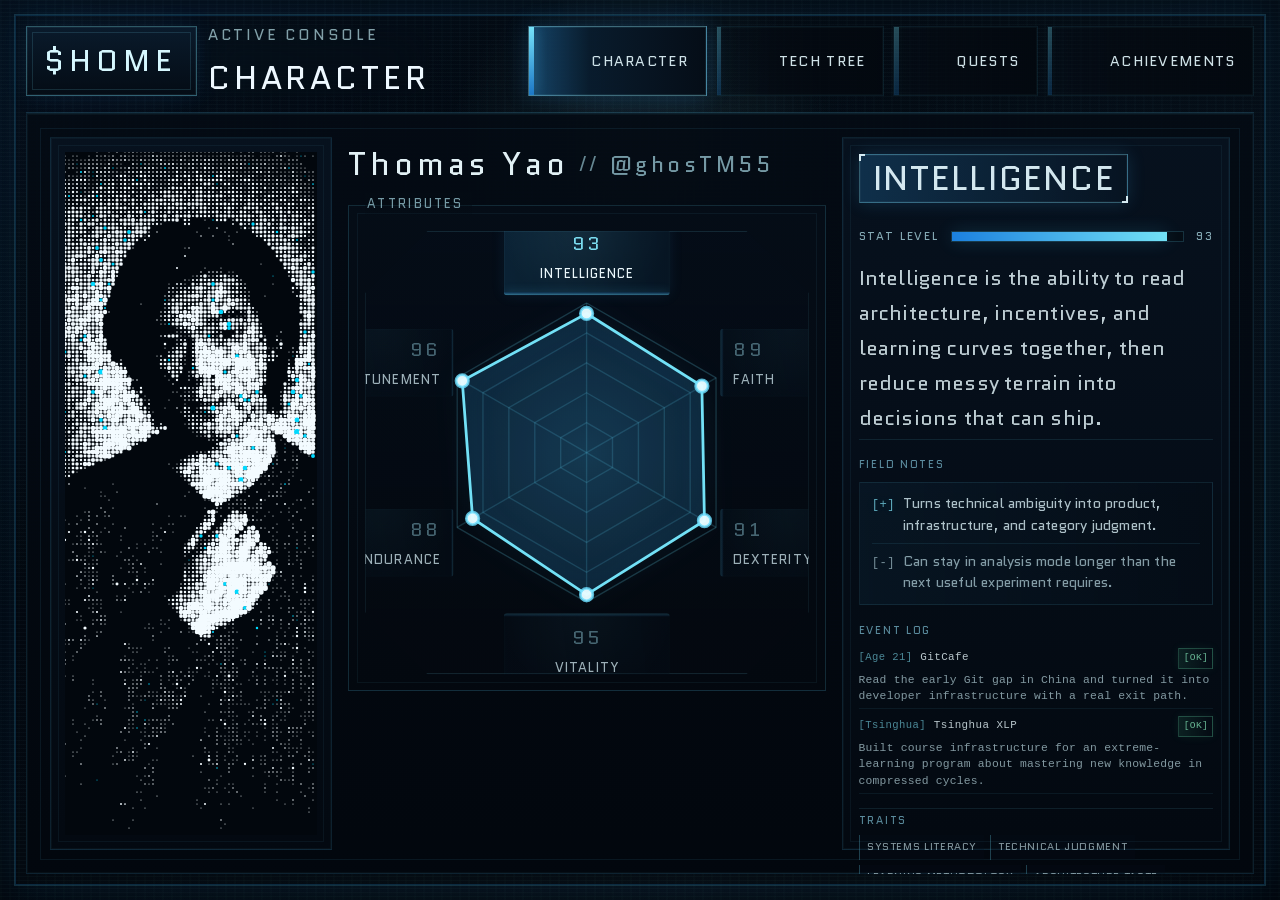
==== character/index.html @ 4089f083 "feat: add character console entry" ====
<!DOCTYPE HTML>
<html lang="en">
<head>
	<title>Thomas Yao // Character Console</title>
	<meta charset="utf-8" />
	<meta name="viewport" content="width=device-width, initial-scale=1, user-scalable=no" />
	<meta name="description" content="An RPG-style character console for Thomas Yao, mapping attributes, origin systems, quests, and achievements." />
	<link rel="icon" type="image/x-icon" href="../assets/favicon.ico" />
	<link rel="stylesheet" href="../assets/css/fontawesome-all.min.css" />
	<link rel="stylesheet" href="../assets/css/main.css?v=nong-studio-wide-card-20260427" />
</head>
<body class="page-character is-preload">
	<div id="wrapper">
		<main id="character-app">
			<div id="slide-stage" class="slide-stage" data-active-slide="character-overview">
				<div class="crt-overlay" aria-hidden="true"></div>
				<header id="slide-nav" class="slide-nav">
					<div id="slide-titlebar" class="slide-titlebar">
						<a id="slide-home" class="slide-home" href="../index.html">
							<span class="slide-home__label">$HOME</span>
						</a>
						<div id="slide-indicator" class="slide-indicator"></div>
					</div>
					<nav id="slide-tabs" class="slide-tabs" aria-label="Slide navigation"></nav>
				</header>
				<section id="slide-screen" class="slide-screen" aria-live="polite">
					<article class="slide-panel" data-slide="character-overview">
						<div id="character-system-readout" class="character-system-readout"></div>
						<div id="character-radar" class="character-radar"></div>
						<div id="character-detail" class="character-detail"></div>
						<div id="character-actions" class="character-actions"></div>
					</article>
					<article class="slide-panel" data-slide="starting-stats">
						<div class="slide-shell slide-shell--origin">
							<div id="starting-stats-intro" class="origin-grid__intro"></div>
							<div id="starting-stats-variables" class="origin-variables"></div>
							<div id="starting-stats-detail" class="origin-detail"></div>
							<div id="starting-stats-traits" class="origin-traits"></div>
						</div>
					</article>
					<article class="slide-panel" data-slide="quests">
						<div class="slide-shell slide-shell--build">
							<div id="quest-lanes" class="quest-lanes"></div>
							<div id="quest-network" class="build-network"></div>
							<div id="quest-detail" class="build-detail"></div>
						</div>
					</article>
					<article class="slide-panel" data-slide="achievements">
						<div class="slide-shell slide-shell--signal">
							<div id="achievement-list" class="trophy-list-panel"></div>
						</div>
					</article>
				</section>
			</div>
		</main>
	</div>
	<script type="module" src="../assets/js/character-site.js?v=character-url-migration-v2-20260427"></script>
</body>
</html>
---- assets/css/main.css ----
@font-face {
	font-family: 'Quantico';
	font-style: normal;
	font-weight: 400;
	font-display: swap;
	src: url('../webfonts/quantico-400.woff2') format('woff2');
}

@font-face {
	font-family: 'Quantico';
	font-style: normal;
	font-weight: 700;
	font-display: swap;
	src: url('../webfonts/quantico-700.woff2') format('woff2');
}

:root {
	--tron-ice: #daf8ff;
	--text-soft: rgba(218, 248, 255, 0.78);
	--panel-border: rgba(103, 213, 255, 0.3);
}

html {
	box-sizing: border-box;
}

*, *:before, *:after {
	box-sizing: inherit;
}

html, body, div, span, applet, object, iframe,
h1, h2, h3, h4, h5, h6, p, blockquote, pre,
a, abbr, acronym, address, big, cite, code,
del, dfn, em, img, ins, kbd, q, s, samp,
small, strike, strong, sub, sup, tt, var, b,
u, i, center, dl, dt, dd, ol, ul, li, fieldset,
form, label, legend, table, caption, tbody, tfoot,
thead, tr, th, td, article, aside, canvas, details,
embed, figure, figcaption, footer, header, hgroup,
menu, nav, output, ruby, section, summary, time,
mark, audio, video {
	margin: 0;
	padding: 0;
	border: 0;
	font: inherit;
	vertical-align: baseline;
}

article, aside, details, figcaption, figure, footer,
header, hgroup, menu, nav, section {
	display: block;
}

button, input, select, textarea {
	font: inherit;
	color: inherit;
}

a[href],
button,
[role="button"],
[data-slide-tab],
[data-quest-lane],
[data-quest-id],
[data-trophy-filter] {
	cursor: pointer;
}

button:disabled,
[aria-disabled="true"] {
	cursor: default;
}

body {
	min-height: 100vh;
	background:
		radial-gradient(circle at top, rgba(0, 229, 255, 0.16), transparent 38%),
		linear-gradient(180deg, #01040c 0%, #020712 34%, #061426 100%);
	color: #fff;
	font-family: 'Quantico', sans-serif;
	font-size: 15pt;
	font-weight: 400;
	letter-spacing: 0.01em;
	line-height: 1.75;
	-webkit-text-size-adjust: none;
}

body.is-preload *,
body.is-preload *:before,
body.is-preload *:after {
	animation: none !important;
	transition: none !important;
}

ol, ul {
	list-style: none;
}

a {
	color: inherit;
	text-decoration: none;
}

.icon {
	position: relative;
	text-decoration: none;
}

.icon:before {
	-moz-osx-font-smoothing: grayscale;
	-webkit-font-smoothing: antialiased;
	display: inline-block;
	font-style: normal;
	font-variant: normal;
	text-rendering: auto;
	line-height: 1;
	text-transform: none !important;
	letter-spacing: 0;
	font-family: 'Font Awesome 5 Free';
	font-weight: 900;
}

.icon.fab:before {
	font-family: 'Font Awesome 5 Brands';
	font-weight: 400;
}

.icon.hashnode:before {
	content: '';
	width: 1.05em;
	height: 1.05em;
	border-radius: 0.26em;
	background: radial-gradient(circle at center, transparent 0 24%, currentColor 25% 100%);
	transform: rotate(45deg);
}

@keyframes wrapper {
	from { opacity: 0; }
	to { opacity: 1; }
}

@keyframes header-rise {
	from {
		transform: translate3d(0, 1.25rem, 0);
		opacity: 0;
	}
	to {
		transform: translate3d(0, 0, 0);
		opacity: 1;
	}
}

@keyframes nav-icons {
	from {
		transform: translate3d(0, 0.9rem, 0);
		opacity: 0;
	}
	to {
		transform: translate3d(0, 0, 0);
		opacity: 1;
	}
}

#wrapper {
	min-height: 100vh;
	opacity: 1;
}

#cover {
	position: relative;
	min-height: 100vh;
	overflow: hidden;
	display: flex;
	align-items: center;
	justify-content: center;
	isolation: isolate;
}

#cover-bg {
	position: absolute;
	inset: 0;
	overflow: hidden;
	background: #050914;
}

#cover-shader {
	position: absolute;
	inset: 0;
	width: 100%;
	height: 100%;
	border: 0;
	filter: hue-rotate(136deg) saturate(1.55) brightness(0.88) contrast(1.08);
	transform: scale(1.06);
}

#cover-overlay {
	position: absolute;
	inset: 0;
	background:
		radial-gradient(circle at center, transparent 32%, rgba(1, 7, 16, 0.42) 100%),
		linear-gradient(180deg, rgba(1, 10, 20, 0.56), rgba(1, 10, 18, 0.74)),
		repeating-linear-gradient(180deg, rgba(255, 255, 255, 0.02) 0, rgba(255, 255, 255, 0.02) 1px, transparent 1px, transparent 4px);
		opacity: 0.9;
}

#cover-main {
	position: relative;
	z-index: 1;
	width: min(100%, 80rem);
	min-height: 100vh;
	padding: 2.5rem 1.5rem 3rem;
	text-align: center;
}

#cover-copy {
	width: 100%;
	position: absolute;
	top: 50%;
	left: 50%;
	transform: translate(-50%, -50%);
	padding-inline: 1.5rem;
}

#header {
	transform: translate3d(0, 0, 0);
	opacity: 1;
}

#header h1 {
	opacity: 0;
	transform: translate3d(0, 0.65rem, 0);
	font-size: clamp(4rem, 10vw, 7.25rem);
	font-weight: 700;
	line-height: 0.95;
	letter-spacing: 0.06em;
	text-transform: uppercase;
	text-shadow: 0 0 1.4rem rgba(0, 229, 255, 0.28);
	transition: opacity 0.42s ease, transform 0.42s ease;
}

#header p {
	margin-top: 1rem;
	font-size: clamp(1rem, 2.2vw, 1.35rem);
	letter-spacing: 0.18em;
	text-transform: uppercase;
	color: var(--text-soft);
}

.is-cover-heading-visible #header h1 {
	opacity: 1;
	transform: translate3d(0, 0, 0);
}

.sf-char {
	display: inline-block;
	min-width: 0.55em;
	text-align: center;
}

.sf-char.sf-fade {
	transition: opacity 0.5s ease;
}

#cover-social {
	margin-top: 2rem;
}

#cover-social ul {
	display: flex;
	flex-wrap: wrap;
	justify-content: center;
	gap: 0.75rem;
}

#cover-social li {
	opacity: 0;
	transform: translate3d(0, 0.9rem, 0);
}

.is-cover-social-visible #cover-social li {
	animation: nav-icons 0.18s ease-out forwards;
}

.is-cover-social-visible #cover-social li:nth-child(1) { animation-delay: 0s; }
.is-cover-social-visible #cover-social li:nth-child(2) { animation-delay: 0.055s; }
.is-cover-social-visible #cover-social li:nth-child(3) { animation-delay: 0.11s; }
.is-cover-social-visible #cover-social li:nth-child(4) { animation-delay: 0.165s; }
.is-cover-social-visible #cover-social li:nth-child(5) { animation-delay: 0.22s; }
.is-cover-social-visible #cover-social li:nth-child(6) { animation-delay: 0.275s; }
.is-cover-social-visible #cover-social li:nth-child(7) { animation-delay: 0.33s; }

#cover-social a {
	display: inline-flex;
	align-items: center;
	justify-content: center;
	min-height: 3.2rem;
	padding: 0.85rem 1.3rem;
	border: 1px solid var(--panel-border);
	border-radius: 999px;
	background: linear-gradient(180deg, rgba(6, 22, 38, 0.74), rgba(2, 10, 20, 0.82));
	box-shadow: 0 0 1.8rem rgba(0, 153, 255, 0.12);
	font-family: 'Quantico', sans-serif;
	font-size: 0.94rem;
	letter-spacing: 0.12em;
	text-transform: uppercase;
	transition: transform 0.2s ease, border-color 0.2s ease, box-shadow 0.2s ease, background 0.2s ease;
}

#cover-social a:hover {
	transform: translate3d(0, -0.12rem, 0);
	border-color: rgba(103, 213, 255, 0.54);
	box-shadow: 0 0 2.2rem rgba(0, 229, 255, 0.18);
	background: linear-gradient(180deg, rgba(7, 31, 53, 0.82), rgba(2, 14, 27, 0.9));
}

#cover-social .social-icon {
	display: inline-flex;
	align-items: center;
	justify-content: center;
	width: 1.4rem;
	height: 1.4rem;
	margin-right: 0.72rem;
	flex: 0 0 1.4rem;
	font-size: 1.12rem;
	line-height: 1;
	color: var(--tron-ice);
}

#cover-social .social-icon:before {
	line-height: 1;
}

#cover-social .social-icon.hashnode:before {
	width: 1.2rem;
	height: 1.2rem;
}

#cover-social .social-name {
	white-space: nowrap;
}

#enter-world {
	display: inline-flex;
	align-items: center;
	justify-content: center;
	position: absolute;
	left: 50%;
	bottom: clamp(5rem, 11vh, 8rem);
	margin: 0;
	padding: 2.1rem 5.2rem;
	border: 1px solid rgba(112, 233, 255, 0.64);
	border-radius: 0;
	background: linear-gradient(180deg, rgba(0, 229, 255, 0.16), rgba(0, 119, 255, 0.18));
	box-shadow: 0 0 2.5rem rgba(0, 183, 255, 0.22);
	color: #fff;
	font-family: 'Quantico', sans-serif;
	font-size: clamp(1.45rem, 2.8vw, 1.9rem);
	font-weight: 700;
	letter-spacing: 0.15em;
	line-height: 1.1;
	white-space: nowrap;
	visibility: hidden;
	opacity: 0;
	transform: translate(-50%, 1.5rem);
	pointer-events: none;
	transition: opacity 0.35s ease, transform 0.35s ease, box-shadow 0.2s ease, background 0.2s ease;
}

.is-cover-revealed #enter-world {
	visibility: visible;
	opacity: 1;
	transform: translate(-50%, 0);
	pointer-events: auto;
}

#enter-world:hover {
	background: linear-gradient(180deg, rgba(0, 229, 255, 0.26), rgba(0, 119, 255, 0.26));
	box-shadow: 0 0 3rem rgba(0, 183, 255, 0.3);
}

body.page-character {
	background:
		radial-gradient(circle at 50% 0%, rgba(88, 208, 255, 0.16), transparent 28%),
		radial-gradient(circle at 100% 20%, rgba(25, 119, 255, 0.1), transparent 34%),
		linear-gradient(180deg, #02050b 0%, #07101d 42%, #0a1625 100%);
	color: #eef8ff;
}

.page-character #character-app {
	width: min(100%, 96rem);
	margin: 0 auto;
	padding: 1.5rem clamp(1rem, 3vw, 2rem) 4rem;
	display: grid;
	gap: 1.5rem;
	opacity: 1;
	transition: opacity 0.42s ease;
}

body.page-character.is-preload #character-app {
	opacity: 0;
}

.page-character .section,
.page-character [data-section] {
	position: relative;
	overflow: clip;
	border: 1px solid rgba(112, 233, 255, 0.16);
	border-radius: 1.6rem;
	background:
		linear-gradient(180deg, rgba(5, 13, 25, 0.82), rgba(3, 8, 18, 0.96));
	box-shadow:
		0 0 0 1px rgba(0, 229, 255, 0.04) inset,
		0 1.8rem 3.6rem rgba(0, 0, 0, 0.32);
}

.page-character .section-shell {
	position: relative;
	padding: clamp(1.35rem, 2vw, 2.2rem);
	display: grid;
	gap: 1.15rem;
}

.page-character .section-shell > p,
.page-character .section-shell .eyebrow {
	margin: 0;
	font-size: 0.8rem;
	letter-spacing: 0.22em;
	text-transform: uppercase;
	color: rgba(218, 248, 255, 0.64);
}

.page-character .eyebrow {
	margin-bottom: 0.8rem;
	font-size: 0.82rem;
	letter-spacing: 0.24em;
	text-transform: uppercase;
	color: rgba(218, 248, 255, 0.64);
}

.page-character .section-shell h1,
.page-character .section-shell h2,
.page-character .section-shell h3 {
	margin: 0;
	text-transform: uppercase;
	letter-spacing: 0.05em;
}

.page-character .identity-console {
	min-height: min(94vh, 58rem);
}

.page-character .identity-console__atmosphere {
	position: absolute;
	inset: 0;
	background:
		radial-gradient(circle at 52% 32%, rgba(74, 214, 255, 0.26), transparent 28%),
		radial-gradient(circle at 18% 24%, rgba(94, 88, 255, 0.12), transparent 22%),
		linear-gradient(120deg, rgba(6, 14, 25, 0.2), rgba(5, 14, 26, 0.88));
	filter: saturate(1.04);
	pointer-events: none;
}

.page-character .identity-console__atmosphere::before,
.page-character .identity-console__atmosphere::after {
	content: "";
	position: absolute;
	inset: 0;
	background-repeat: no-repeat;
	pointer-events: none;
}

.page-character .identity-console__atmosphere::before {
	background-image:
		linear-gradient(90deg, rgba(110, 224, 255, 0.08) 1px, transparent 1px),
		linear-gradient(rgba(110, 224, 255, 0.06) 1px, transparent 1px);
	background-size: 7rem 7rem, 7rem 7rem;
	opacity: 0.26;
	mask-image: linear-gradient(180deg, rgba(0, 0, 0, 0.8), transparent 88%);
}

.page-character .identity-console__atmosphere::after {
	background:
		linear-gradient(180deg, rgba(255, 255, 255, 0.03), transparent 16%, transparent 86%, rgba(255, 255, 255, 0.03));
}

.page-character .identity-console__shell {
	grid-template-columns: minmax(0, 1.15fr) minmax(18rem, 0.85fr);
	grid-template-areas:
		"status satellites"
		"frame satellites"
		"actions satellites";
	align-items: center;
	gap: 1.25rem 1.35rem;
	min-height: min(94vh, 58rem);
	perspective: 1200px;
}

.page-character .identity-console__status {
	grid-area: status;
	align-self: end;
	min-height: 3rem;
}

.page-character .identity-console__signal {
	display: inline-grid;
	gap: 0.25rem;
	padding: 0.9rem 1rem;
	border: 1px solid rgba(118, 231, 255, 0.22);
	border-radius: 1.1rem;
	background: rgba(5, 14, 27, 0.66);
	backdrop-filter: blur(18px);
	box-shadow: 0 0.8rem 2.2rem rgba(0, 0, 0, 0.18);
}

.page-character .identity-console__signal-label,
.page-character .identity-console__signal-kicker,
.page-character .identity-console__kicker,
.page-character .identity-node-focus,
.page-character .portfolio-detail__status,
.page-character .portfolio-node-index {
	font-size: 0.72rem;
	letter-spacing: 0.18em;
	text-transform: uppercase;
	color: rgba(223, 247, 255, 0.66);
}

.page-character .identity-console__signal strong {
	font-size: 1rem;
	letter-spacing: 0.08em;
	text-transform: uppercase;
}

.page-character .identity-console__frame {
	grid-area: frame;
	min-height: 24rem;
}

.page-character .identity-console__plate {
	position: relative;
	display: grid;
	grid-template-columns: minmax(0, 1.2fr) minmax(13rem, 0.8fr);
	gap: 1.15rem;
	padding: clamp(1.4rem, 2.5vw, 2.2rem);
	border: 1px solid rgba(104, 222, 255, 0.26);
	border-radius: 1.7rem;
	background:
		linear-gradient(180deg, rgba(5, 18, 33, 0.88), rgba(2, 9, 18, 0.96));
	box-shadow:
		0 1.5rem 4rem rgba(0, 153, 255, 0.18),
		0 0 0 1px rgba(255, 255, 255, 0.04) inset;
	transform: translateZ(2.4rem);
}

.page-character .identity-console__plate::before {
	content: "";
	position: absolute;
	inset: 0;
	background:
		linear-gradient(135deg, rgba(255, 255, 255, 0.08), transparent 18%),
		linear-gradient(90deg, transparent 0%, rgba(111, 228, 255, 0.08) 48%, transparent 100%);
	opacity: 0.52;
	pointer-events: none;
}

.page-character .identity-console__plate--cyan {
	box-shadow: 0 1.5rem 4rem rgba(0, 153, 255, 0.18), 0 0 0 1px rgba(255, 255, 255, 0.04) inset;
}

.page-character .identity-console__plate--amber {
	box-shadow: 0 1.5rem 4rem rgba(255, 161, 43, 0.16), 0 0 0 1px rgba(255, 255, 255, 0.04) inset;
}

.page-character .identity-console__plate--violet {
	box-shadow: 0 1.5rem 4rem rgba(126, 95, 255, 0.18), 0 0 0 1px rgba(255, 255, 255, 0.04) inset;
}

.page-character .identity-console__plate--emerald {
	box-shadow: 0 1.5rem 4rem rgba(54, 210, 165, 0.16), 0 0 0 1px rgba(255, 255, 255, 0.04) inset;
}

.page-character .identity-console__plate--rose {
	box-shadow: 0 1.5rem 4rem rgba(255, 90, 146, 0.16), 0 0 0 1px rgba(255, 255, 255, 0.04) inset;
}

.page-character .identity-console__plate-copy {
	display: grid;
	align-content: start;
	gap: 0.65rem;
}

.page-character .identity-console__plate h1 {
	font-size: clamp(2rem, 4.1vw, 3.5rem);
	line-height: 0.95;
	max-width: 12ch;
}

.page-character .identity-console__plate h2 {
	font-size: clamp(1rem, 1.7vw, 1.35rem);
	color: rgba(233, 249, 255, 0.92);
}

.page-character .identity-console__dek {
	max-width: 42rem;
	color: rgba(225, 244, 255, 0.82);
}

.page-character .identity-console__actions {
	grid-area: actions;
	display: flex;
	flex-wrap: wrap;
	gap: 0.75rem;
	align-self: start;
}

.page-character .identity-console__action {
	display: inline-flex;
	align-items: center;
	gap: 0.65rem;
	padding: 0.9rem 1.1rem;
	border: 1px solid rgba(118, 231, 255, 0.2);
	border-radius: 999px;
	background: rgba(5, 14, 27, 0.64);
	backdrop-filter: blur(18px);
	letter-spacing: 0.12em;
	text-transform: uppercase;
}

.page-character .identity-console__action span {
	font-size: 0.72rem;
	color: rgba(218, 248, 255, 0.58);
}

.page-character .identity-console__action strong {
	font-size: 0.78rem;
	font-weight: 600;
}

.page-character .identity-console__satellites {
	grid-area: satellites;
	align-self: stretch;
	display: grid;
	align-content: center;
}

.page-character .identity-node-grid,
.page-character .portfolio-grid,
.page-character .signals-feed,
.page-character .era-filters {
	display: grid;
	gap: 0.85rem;
}

.page-character .identity-node-grid,
.page-character .portfolio-grid {
	grid-template-columns: repeat(auto-fit, minmax(12rem, 1fr));
}

.page-character .identity-node-grid--hero {
	grid-template-columns: repeat(2, minmax(0, 1fr));
	align-content: center;
	gap: 1rem;
}

.page-character .identity-tab,
.page-character .portfolio-node,
.page-character .era-filter {
	appearance: none;
	border: 1px solid rgba(112, 233, 255, 0.2);
	border-radius: 1.1rem;
	background: linear-gradient(180deg, rgba(8, 24, 41, 0.94), rgba(3, 10, 20, 0.96));
	color: #fff;
	text-align: left;
	box-shadow: 0 0 1.2rem rgba(0, 183, 255, 0.08);
	transition: transform 0.18s ease, border-color 0.18s ease, box-shadow 0.18s ease, background 0.18s ease;
}

.page-character .identity-tab:hover,
.page-character .portfolio-node:hover,
.page-character .era-filter:hover {
	transform: translate3d(0, -0.08rem, 0);
	border-color: rgba(112, 233, 255, 0.5);
	box-shadow: 0 0 1.65rem rgba(0, 183, 255, 0.14);
}

.page-character .identity-tab.is-active,
.page-character .portfolio-node.is-active,
.page-character .era-filter.is-active {
	border-color: rgba(0, 229, 255, 0.72);
	background: linear-gradient(180deg, rgba(7, 39, 63, 0.96), rgba(4, 18, 31, 0.98));
	box-shadow: 0 0 2rem rgba(0, 229, 255, 0.2);
}

.page-character .identity-node {
	appearance: none;
	text-align: left;
}

.page-character .identity-node--hero {
	display: grid;
	gap: 0.35rem;
	min-height: 11.5rem;
	padding: 1.05rem;
	border: 1px solid rgba(112, 233, 255, 0.18);
	border-radius: 1.25rem;
	background:
		linear-gradient(180deg, rgba(8, 20, 38, 0.9), rgba(4, 10, 19, 0.96));
	box-shadow:
		0 1.2rem 2.8rem rgba(0, 0, 0, 0.24),
		0 0 0 1px rgba(255, 255, 255, 0.02) inset;
	transition: transform 180ms ease, border-color 180ms ease, box-shadow 180ms ease;
}

.page-character .identity-node--hero:nth-child(2n) {
	transform: translateY(2rem);
}

.page-character .identity-node--hero:hover,
.page-character .identity-node--hero.is-active {
	transform: translateY(-0.2rem);
	border-color: rgba(112, 233, 255, 0.44);
	box-shadow:
		0 1.5rem 3rem rgba(0, 153, 255, 0.16),
		0 0 0 1px rgba(255, 255, 255, 0.03) inset;
}

.page-character .identity-node-index {
	font-size: 0.72rem;
	letter-spacing: 0.18em;
	text-transform: uppercase;
	color: rgba(223, 247, 255, 0.48);
}

.page-character .identity-tab {
	display: flex;
	align-items: center;
	gap: 0.8rem;
	padding: 0.95rem 1rem;
}

.page-character .identity-tab-index {
	font-size: 0.76rem;
	letter-spacing: 0.2em;
	color: rgba(218, 248, 255, 0.62);
}

.page-character .identity-tab-label {
	font-size: 0.95rem;
	letter-spacing: 0.1em;
	text-transform: uppercase;
}

.page-character .identity-panel,
.page-character .portfolio-detail,
.page-character .signal-card,
.page-character .identity-node,
.page-character .portfolio-node {
	position: relative;
	padding: 1rem;
	border: 1px solid rgba(112, 233, 255, 0.14);
	border-radius: 1rem;
	background: linear-gradient(180deg, rgba(5, 18, 32, 0.9), rgba(2, 8, 16, 0.98));
}

.page-character .identity-panel,
.page-character .portfolio-detail {
	display: grid;
	gap: 0.7rem;
}

.page-character .identity-panel {
	padding: 1.15rem;
}

.page-character .identity-panel h3,
.page-character .portfolio-detail h3,
.page-character .signal-card h3,
.page-character .identity-node h3,
.page-character .portfolio-node h3 {
	font-size: 1rem;
	line-height: 1.35;
}

.page-character .identity-node-label,
.page-character .portfolio-category,
.page-character .signal-year,
.page-character .signal-type {
	font-size: 0.74rem;
	letter-spacing: 0.18em;
	text-transform: uppercase;
	color: rgba(218, 248, 255, 0.66);
}

.page-character .identity-node-thesis,
.page-character .portfolio-detail p,
.page-character .signal-card p {
	color: rgba(218, 248, 255, 0.82);
}

.page-character .media-placeholder {
	display: inline-flex;
	align-items: center;
	justify-content: center;
	min-height: 3.25rem;
	padding: 0.8rem 1rem;
	border-radius: 0.9rem;
	border: 1px dashed rgba(103, 213, 255, 0.38);
	background:
		linear-gradient(135deg, rgba(0, 229, 255, 0.1), rgba(0, 119, 255, 0.06));
	color: rgba(218, 248, 255, 0.84);
	letter-spacing: 0.12em;
	text-transform: uppercase;
}

.page-character .media-placeholder--hero,
.page-character .media-placeholder--case {
	min-height: 16rem;
	width: 100%;
	border-style: solid;
	border-color: rgba(103, 213, 255, 0.24);
	background:
		linear-gradient(135deg, rgba(39, 168, 255, 0.2), rgba(9, 24, 41, 0.42)),
		radial-gradient(circle at 25% 18%, rgba(255, 255, 255, 0.12), transparent 28%);
	box-shadow: inset 0 0 0 1px rgba(255, 255, 255, 0.04);
}

.page-character .signals-feed {
	grid-template-columns: repeat(auto-fit, minmax(13rem, 1fr));
}

.page-character .signal-card {
	display: grid;
	gap: 0.55rem;
}

.page-character .portfolio-map-surface {
	position: relative;
	padding: 1rem;
	border: 1px solid rgba(112, 233, 255, 0.12);
	border-radius: 1.3rem;
	background:
		radial-gradient(circle at 50% 50%, rgba(0, 153, 255, 0.08), transparent 54%),
		linear-gradient(180deg, rgba(4, 14, 28, 0.82), rgba(2, 8, 16, 0.96));
}

.page-character .portfolio-map-surface::before {
	content: "";
	position: absolute;
	inset: 1rem;
	border: 1px dashed rgba(112, 233, 255, 0.14);
	border-radius: 1rem;
	pointer-events: none;
}

.page-character .portfolio-grid--network {
	grid-template-columns: repeat(12, minmax(0, 1fr));
	grid-auto-rows: minmax(5.5rem, auto);
	align-items: stretch;
}

.page-character .portfolio-network__node {
	position: relative;
	display: grid;
	gap: 0.4rem;
	align-content: start;
	padding: 1rem;
	min-height: 9.5rem;
	border-radius: 1.25rem;
	overflow: hidden;
}

.page-character .portfolio-network__node::before {
	content: "";
	position: absolute;
	inset: 0;
	background:
		linear-gradient(135deg, rgba(255, 255, 255, 0.08), transparent 20%),
		radial-gradient(circle at 80% 18%, rgba(88, 208, 255, 0.12), transparent 30%);
	opacity: 0.68;
	pointer-events: none;
}

.page-character .portfolio-network__node:nth-child(1) {
	grid-column: 1 / span 4;
}

.page-character .portfolio-network__node:nth-child(2) {
	grid-column: 5 / span 4;
	transform: translateY(2rem);
}

.page-character .portfolio-network__node:nth-child(3) {
	grid-column: 9 / span 4;
}

.page-character .portfolio-network__node:nth-child(4) {
	grid-column: 3 / span 4;
}

.page-character .portfolio-network__node:nth-child(5) {
	grid-column: 7 / span 3;
	transform: translateY(2rem);
}

.page-character .portfolio-network__node:nth-child(6) {
	grid-column: 10 / span 3;
}

.page-character .portfolio-network__node--community {
	box-shadow: 0 1rem 2.8rem rgba(52, 200, 255, 0.1);
}

.page-character .portfolio-network__node--product {
	box-shadow: 0 1rem 2.8rem rgba(71, 142, 255, 0.14);
}

.page-character .portfolio-network__node--institution {
	box-shadow: 0 1rem 2.8rem rgba(86, 208, 173, 0.12);
}

.page-character .portfolio-network__node--experiment {
	box-shadow: 0 1rem 2.8rem rgba(206, 120, 255, 0.12);
}

.page-character .portfolio-panel {
	grid-template-columns: minmax(15rem, 0.9fr) minmax(0, 1.1fr);
	align-items: stretch;
}

.page-character .portfolio-panel-media,
.page-character .portfolio-panel-meta {
	display: grid;
}

.page-character .portfolio-detail {
	min-height: 100%;
	padding: 1.15rem;
	border-radius: 1.3rem;
}

.page-character .portfolio-detail__visual {
	min-height: 100%;
	padding: 0.9rem;
	border: 1px solid rgba(112, 233, 255, 0.12);
	border-radius: 1.3rem;
	background:
		linear-gradient(180deg, rgba(7, 20, 36, 0.88), rgba(3, 9, 17, 0.96));
}

.page-character .era-filters {
	grid-template-columns: repeat(auto-fit, minmax(7rem, 1fr));
}

.page-character .era-filter {
	padding: 0.85rem 1rem;
	text-transform: uppercase;
	letter-spacing: 0.14em;
}

.page-character .section-shell .identity-console-nodes,
.page-character .section-shell .identity-stack-panel,
.page-character .section-shell .signals-list-panel,
.page-character .section-shell .portfolio-panel,
.page-character .section-shell .era-map-track {
	display: grid;
	gap: 0.85rem;
}

/* Slide character console overrides */
.page-character {
	overflow: hidden;
}

.page-character #character-app {
	width: 100%;
	max-width: 100%;
	height: 100vh;
	margin: 0;
	padding: 0;
	display: block;
}

.page-character .slide-stage {
	position: relative;
	min-height: 100vh;
	padding: clamp(1rem, 2.4vw, 1.8rem);
	display: grid;
	grid-template-rows: auto minmax(0, 1fr) auto;
	overflow: hidden;
	isolation: isolate;
	background:
		radial-gradient(circle at 50% 30%, rgba(110, 220, 255, 0.1), transparent 24%),
		linear-gradient(180deg, rgba(6, 10, 18, 0.92), rgba(3, 7, 14, 0.98));
}

.page-character .slide-stage::before {
	content: "";
	position: absolute;
	inset: 0;
	background: radial-gradient(circle at 50% 50%, rgba(255, 255, 255, 0.05), transparent 60%);
	mix-blend-mode: screen;
	opacity: 0.45;
	pointer-events: none;
}

.page-character .crt-overlay {
	position: absolute;
	inset: 0;
	background:
		linear-gradient(rgba(255, 255, 255, 0.025) 1px, transparent 1px),
		linear-gradient(90deg, rgba(255, 255, 255, 0.02) 1px, transparent 1px);
	background-size: 100% 4px, 6px 100%;
	opacity: 0.35;
	pointer-events: none;
	z-index: 1;
}

.page-character .slide-stage.is-crt-pulsing .crt-overlay {
	opacity: 0.82;
	filter: saturate(1.25) contrast(1.1);
}

.page-character .slide-stage.is-crt-pulsing::after {
	content: "";
	position: absolute;
	left: 0;
	right: 0;
	top: 36%;
	height: 3px;
	background: linear-gradient(90deg, transparent, rgba(136, 239, 255, 0.82), transparent);
	box-shadow: 0 0 18px rgba(136, 239, 255, 0.4);
	pointer-events: none;
	z-index: 2;
}

.page-character .slide-nav,
.page-character .slide-controls,
.page-character .slide-screen {
	position: relative;
	z-index: 3;
}

.page-character .slide-nav {
	display: flex;
	align-items: flex-start;
	justify-content: space-between;
	gap: 1rem;
	padding-bottom: 1rem;
}

.page-character .slide-indicator {
	display: grid;
	gap: 0.18rem;
	padding: 0.9rem 1rem;
	min-width: 14rem;
	border: 1px solid rgba(113, 228, 255, 0.18);
	border-radius: 1rem;
	background: rgba(4, 12, 20, 0.72);
	backdrop-filter: blur(18px);
}

.page-character .slide-indicator__index,
.page-character .slide-tab span,
.page-character .character-readout__label,
.page-character .character-readout__axis,
.page-character .character-detail__axis,
.page-character .build-detail__status,
.page-character .build-detail__category,
.page-character .build-network__status,
.page-character .signal-year,
.page-character .signal-type {
	font-size: 0.72rem;
	letter-spacing: 0.18em;
	text-transform: uppercase;
	color: rgba(223, 247, 255, 0.65);
}

.page-character .slide-indicator strong {
	font-size: 1rem;
	letter-spacing: 0.08em;
	text-transform: uppercase;
}

.page-character .slide-tabs {
	display: flex;
	flex-wrap: wrap;
	justify-content: flex-end;
	gap: 0.6rem;
}

.page-character .slide-tab,
.page-character .slide-control,
.page-character .character-action,
.page-character .era-filter,
.page-character .build-network__node,
.page-character .character-radar__node {
	appearance: none;
	color: #f4fbff;
	border: 1px solid rgba(113, 228, 255, 0.18);
	background: linear-gradient(180deg, rgba(7, 18, 33, 0.9), rgba(3, 8, 16, 0.96));
	box-shadow:
		0 0 0 1px rgba(255, 255, 255, 0.02) inset,
		0 0.8rem 2rem rgba(0, 0, 0, 0.22);
	transition: border-color 160ms ease, transform 160ms ease, box-shadow 160ms ease, opacity 160ms ease;
}

.page-character .slide-tab:hover,
.page-character .slide-control:hover,
.page-character .character-action:hover,
.page-character .era-filter:hover,
.page-character .build-network__node:hover,
.page-character .character-radar__node:hover {
	transform: translateY(-1px);
	border-color: rgba(113, 228, 255, 0.42);
	box-shadow:
		0 0 0 1px rgba(255, 255, 255, 0.03) inset,
		0 1rem 2.4rem rgba(58, 168, 255, 0.16);
}

.page-character .slide-tab.is-active,
.page-character .build-network__node.is-active,
.page-character .character-radar__node.is-active,
.page-character .era-filter.is-active {
	border-color: rgba(113, 228, 255, 0.75);
	box-shadow:
		0 0 0 1px rgba(255, 255, 255, 0.04) inset,
		0 0 2rem rgba(81, 212, 255, 0.22);
}

.page-character .slide-tab {
	display: inline-flex;
	align-items: center;
	gap: 0.55rem;
	padding: 0.75rem 0.95rem;
	border-radius: 999px;
}

.page-character .slide-tab strong,
.page-character .slide-control,
.page-character .character-action strong {
	font-size: 0.78rem;
	letter-spacing: 0.08em;
	text-transform: uppercase;
}

.page-character .slide-screen {
	position: relative;
	min-height: 0;
	overflow: hidden;
}

.page-character .slide-panel {
	position: absolute;
	inset: 0;
	opacity: 0;
	pointer-events: none;
	transform: translate3d(1.2rem, 0, 0);
	transition: opacity 220ms ease, transform 220ms ease;
}

.page-character .slide-stage[data-active-slide="character-sheet"] .slide-panel[data-slide="character-sheet"],
.page-character .slide-stage[data-active-slide="origin"] .slide-panel[data-slide="origin"],
.page-character .slide-stage[data-active-slide="signal"] .slide-panel[data-slide="signal"],
.page-character .slide-stage[data-active-slide="build"] .slide-panel[data-slide="build"],
.page-character .slide-stage[data-active-slide="era-map"] .slide-panel[data-slide="era-map"] {
	opacity: 1;
	pointer-events: auto;
	transform: translate3d(0, 0, 0);
}

.page-character .slide-shell,
.page-character .slide-panel[data-slide="character-overview"] {
	height: 100%;
	display: grid;
	gap: 1rem;
	padding: clamp(1rem, 2vw, 1.5rem);
	border: 1px solid rgba(113, 228, 255, 0.14);
	border-radius: 1.6rem;
	background: linear-gradient(180deg, rgba(5, 13, 24, 0.82), rgba(3, 8, 15, 0.96));
	box-shadow:
		0 0 0 1px rgba(255, 255, 255, 0.02) inset,
		0 1.6rem 3rem rgba(0, 0, 0, 0.28);
}

.page-character .slide-panel[data-slide="character-overview"] {
	grid-template-columns: minmax(15rem, 0.55fr) minmax(0, 1fr) minmax(18rem, 0.75fr);
	grid-template-rows: auto 1fr auto;
	grid-template-areas:
		"readout radar detail"
		"readout radar detail"
		"actions radar detail";
	align-items: stretch;
}

.page-character .character-system-readout {
	grid-area: readout;
}

.page-character .character-radar {
	grid-area: radar;
	display: grid;
	place-items: start center;
}

.page-character .character-detail {
	grid-area: detail;
}

.page-character .character-actions {
	display: none;
}

.page-character .character-readout__panel,
.page-character .character-detail__panel,
.page-character .build-detail__panel,
.page-character .origin-console__panel,
.page-character .origin-metric,
.page-character .signal-card,
.page-character .era-track-step {
	position: relative;
	display: grid;
	gap: 0.65rem;
	padding: 1rem;
	border: 1px solid rgba(113, 228, 255, 0.14);
	border-radius: 1.2rem;
	background: linear-gradient(180deg, rgba(7, 17, 30, 0.84), rgba(3, 9, 17, 0.96));
}

.page-character .character-readout__panel h1,
.page-character .character-detail__panel h2,
.page-character .build-detail__panel h2,
.page-character .origin-console__panel h2,
.page-character .signal-card h3,
.page-character .era-track-step strong {
	margin: 0;
	text-transform: uppercase;
	letter-spacing: 0.05em;
}

.page-character .character-radar__graph {
	position: relative;
	width: min(70vh, 40rem);
	aspect-ratio: 1;
	border-radius: 50%;
	background:
		radial-gradient(circle at center, rgba(80, 210, 255, 0.12), transparent 42%),
		linear-gradient(180deg, rgba(5, 13, 24, 0.72), rgba(4, 9, 16, 0.92));
	box-shadow:
		inset 0 0 0 1px rgba(113, 228, 255, 0.12),
		0 0 3rem rgba(73, 176, 255, 0.12);
}

.page-character .character-radar__grid,
.page-character .character-radar__mesh,
.page-character .character-radar__ring {
	position: absolute;
	inset: 10%;
	border-radius: 50%;
}

.page-character .character-radar__ring {
	border: 1px solid rgba(113, 228, 255, 0.14);
}

.page-character .character-radar__ring--mid {
	inset: 22%;
}

.page-character .character-radar__ring--inner {
	inset: 34%;
}

.page-character .character-radar__mesh {
	inset: 14%;
	background:
		conic-gradient(from 0deg, rgba(113, 228, 255, 0.12), transparent 10%, rgba(113, 228, 255, 0.08) 20%, transparent 30%, rgba(113, 228, 255, 0.08) 40%, transparent 50%, rgba(113, 228, 255, 0.08) 60%, transparent 70%, rgba(113, 228, 255, 0.08) 80%, transparent 90%, rgba(113, 228, 255, 0.08) 100%);
	mask-image: radial-gradient(circle at center, transparent 28%, #000 29%);
}

.page-character .character-radar__node {
	position: absolute;
	padding: 0.75rem 0.95rem;
	border-radius: 999px;
	min-width: 7rem;
	text-align: center;
}

.page-character .character-radar__node--mind {
	top: 8%;
	left: 50%;
	transform: translateX(-50%);
}

.page-character .character-radar__node--body {
	top: 26%;
	right: 5%;
}

.page-character .character-radar__node--play {
	bottom: 20%;
	right: 9%;
}

.page-character .character-radar__node--art {
	bottom: 8%;
	left: 50%;
	transform: translateX(-50%);
}

.page-character .character-radar__node--signal {
	bottom: 20%;
	left: 9%;
}

.page-character .character-radar__node--build {
	top: 26%;
	left: 5%;
}

.page-character .character-action {
	display: inline-flex;
	align-items: center;
	gap: 0.65rem;
	padding: 0.85rem 1rem;
	border-radius: 999px;
}

.page-character .character-action span {
	font-size: 0.72rem;
	letter-spacing: 0.18em;
	text-transform: uppercase;
	color: rgba(223, 247, 255, 0.56);
}

.page-character .character-detail__interpretation {
	color: rgba(236, 249, 255, 0.84);
}

.page-character .render-proof-list,
.page-character .origin-console__tags,
.page-character .era-filters__grid {
	display: flex;
	flex-wrap: wrap;
	gap: 0.55rem;
}

.page-character .render-proof-list li,
.page-character .origin-console__tags span {
	padding: 0.45rem 0.7rem;
	border: 1px solid rgba(113, 228, 255, 0.12);
	border-radius: 999px;
	background: rgba(8, 16, 28, 0.72);
	font-size: 0.72rem;
	letter-spacing: 0.12em;
	text-transform: uppercase;
}

.page-character .media-placeholder {
	display: inline-flex;
	align-items: center;
	justify-content: center;
	width: 100%;
	min-height: 15rem;
	padding: 1rem;
	border: 1px solid rgba(113, 228, 255, 0.18);
	border-radius: 1rem;
	background:
		linear-gradient(135deg, rgba(45, 173, 255, 0.18), rgba(11, 24, 41, 0.44)),
		radial-gradient(circle at 25% 18%, rgba(255, 255, 255, 0.12), transparent 28%);
	color: rgba(226, 246, 255, 0.82);
	letter-spacing: 0.12em;
	text-transform: uppercase;
}

.page-character .slide-shell--origin {
	grid-template-columns: minmax(18rem, 0.8fr) minmax(0, 1.2fr);
	align-items: start;
}

.page-character .origin-metric-grid,
.page-character .signal-console {
	display: grid;
	grid-template-columns: repeat(auto-fit, minmax(14rem, 1fr));
	gap: 0.85rem;
}

.page-character .slide-shell--signal,
.page-character .slide-shell--era {
	align-content: start;
}

.page-character .slide-shell--signal {
	height: 100%;
	min-height: 0;
	overflow: hidden;
}

.page-character .trophy-list-panel {
	min-height: 0;
	overflow: hidden;
}

.page-character .trophy-collection {
	display: grid;
	grid-template-rows: auto auto minmax(0, 1fr);
	gap: 0.78rem;
	height: 100%;
	min-height: 0;
}

.page-character .trophy-summary {
	display: grid;
	grid-template-columns: minmax(22rem, 27rem) minmax(9rem, 11rem) minmax(0, 1fr);
	gap: 0.72rem;
	align-items: stretch;
	min-height: 6.1rem;
}

.page-character .trophy-summary__title,
.page-character .trophy-summary__level,
.page-character .trophy-summary__counts {
	position: relative;
	display: grid;
	align-content: center;
	min-width: 0;
	padding: 0.86rem 1rem;
	border: 1px solid rgba(116, 226, 255, 0.16);
	background:
		radial-gradient(circle at 100% 0%, rgba(96, 214, 255, 0.11), transparent 40%),
		linear-gradient(180deg, rgba(8, 23, 38, 0.9), rgba(3, 10, 18, 0.98));
	box-shadow:
		0 0 0 1px rgba(116, 226, 255, 0.04) inset,
		0 0.8rem 1.35rem rgba(0, 0, 0, 0.2);
	overflow: hidden;
}

.page-character .trophy-summary__title span,
.page-character .trophy-summary__level span {
	display: block;
	min-width: 0;
	color: rgba(185, 239, 255, 0.56);
	font-size: 0.64rem;
	letter-spacing: 0.2em;
	line-height: 1.35;
	text-transform: uppercase;
}

.page-character .trophy-summary__title h2,
.page-character .trophy-summary__level strong {
	display: block;
	min-width: 0;
	margin-top: 0.24rem;
	color: rgba(239, 252, 255, 0.96);
	font-size: 1.04rem;
	font-weight: 700;
	letter-spacing: 0.08em;
	line-height: 1.18;
	text-transform: uppercase;
	white-space: nowrap;
	overflow-wrap: normal;
}

.page-character .trophy-summary__title h2 {
	font-size: 1.44rem;
	letter-spacing: 0.12em;
}

.page-character .trophy-summary__level strong {
	color: rgba(218, 248, 255, 0.98);
	font-size: 1.72rem;
}

.page-character .trophy-summary__counts {
	grid-template-columns: repeat(4, minmax(0, 1fr));
	justify-self: end;
	width: min(100%, 48rem);
	gap: 0.44rem;
	padding: 0.58rem;
}

.page-character .trophy-count {
	--trophy-metal: rgba(218, 248, 255, 0.92);
	display: flex;
	align-items: center;
	justify-content: center;
	gap: 0.42rem;
	min-width: 0;
	min-height: 3.4rem;
	padding: 0.46rem 0.52rem;
	border: 1px solid color-mix(in srgb, var(--trophy-metal) 36%, rgba(8, 18, 30, 0.9));
	background:
		radial-gradient(circle at 50% 0%, color-mix(in srgb, var(--trophy-metal) 20%, transparent), transparent 58%),
		linear-gradient(180deg, rgba(9, 22, 36, 0.86), rgba(3, 10, 18, 0.96));
}

.page-character .trophy-count--platinum { --trophy-metal: rgb(232, 226, 255); }
.page-character .trophy-count--gold { --trophy-metal: rgb(255, 211, 116); }
.page-character .trophy-count--silver { --trophy-metal: rgb(158, 176, 188); }
.page-character .trophy-count--bronze { --trophy-metal: rgb(219, 145, 89); }

.page-character .trophy-count__icon {
	display: inline-grid;
	place-items: center;
	width: 1.72rem;
	height: 1.72rem;
	flex: 0 0 1.72rem;
	border: 1px solid color-mix(in srgb, var(--trophy-metal) 46%, rgba(3, 10, 18, 0.96));
	background:
		radial-gradient(circle at 36% 20%, rgba(245, 253, 255, 0.38), transparent 24%),
		linear-gradient(145deg, color-mix(in srgb, var(--trophy-metal) 28%, rgba(5, 14, 24, 0.94)), rgba(3, 9, 16, 0.98));
	color: color-mix(in srgb, var(--trophy-metal) 88%, rgba(246, 253, 255, 0.94));
	font-size: 0.84rem;
	line-height: 1;
	box-shadow: 0 0 10px color-mix(in srgb, var(--trophy-metal) 18%, transparent);
}

.page-character .trophy-count__label {
	display: block;
	flex: 0 0 auto;
	min-width: 0;
	max-width: 100%;
	color: color-mix(in srgb, var(--trophy-metal) 82%, rgba(239, 252, 255, 0.72));
	font-size: 0.68rem;
	font-style: normal;
	letter-spacing: 0.08em;
	line-height: 1.2;
	text-transform: uppercase;
	white-space: nowrap;
	overflow: visible;
	text-overflow: unset;
}

.page-character .trophy-count strong {
	flex: 0 0 auto;
	color: rgba(239, 252, 255, 0.96);
	font-size: 1.02rem;
	font-weight: 700;
	letter-spacing: 0.04em;
	line-height: 1;
}

.page-character .trophy-filters {
	display: flex;
	flex-wrap: wrap;
	gap: 0.36rem;
	align-items: center;
	min-width: 0;
	padding: 0.24rem;
	border: 1px solid rgba(116, 226, 255, 0.1);
	border-radius: 999px;
	background:
		linear-gradient(90deg, rgba(6, 18, 30, 0.62), rgba(3, 10, 18, 0.24));
	box-shadow: 0 0 0 1px rgba(239, 252, 255, 0.025) inset;
}

.page-character .trophy-filter {
	appearance: none;
	position: relative;
	display: inline-flex;
	align-items: center;
	justify-content: center;
	gap: 0.38rem;
	min-height: 2rem;
	padding: 0.42rem 0.74rem;
	border: 0;
	border-radius: 999px;
	background: transparent;
	color: rgba(224, 248, 255, 0.78);
	font-size: 0.66rem;
	letter-spacing: 0.13em;
	line-height: 1;
	text-transform: uppercase;
	transition: background 160ms ease, color 160ms ease, box-shadow 160ms ease;
}

.page-character .trophy-filter strong {
	display: inline-grid;
	place-items: center;
	min-width: 1.35rem;
	height: 1.35rem;
	padding: 0 0.36rem;
	border-radius: 999px;
	background: rgba(116, 226, 255, 0.08);
	color: rgba(185, 239, 255, 0.72);
	font-size: 0.58rem;
	line-height: 1;
	letter-spacing: 0.04em;
}

.page-character .trophy-filter:hover,
.page-character .trophy-filter.is-active {
	background:
		linear-gradient(180deg, rgba(39, 93, 128, 0.62), rgba(8, 26, 43, 0.86));
	color: rgba(239, 252, 255, 0.98);
	box-shadow:
		0 0 0 1px rgba(151, 239, 255, 0.22) inset,
		0 0 16px rgba(92, 214, 255, 0.12);
}

.page-character .trophy-filter.is-active strong {
	background: rgba(151, 239, 255, 0.16);
	color: rgba(239, 252, 255, 0.96);
}

.page-character .trophy-list {
	display: grid;
	gap: 0.54rem;
	min-height: 0;
	max-height: 100%;
	padding-right: 0.2rem;
	overflow-y: auto;
	overscroll-behavior: contain;
	-webkit-overflow-scrolling: touch;
}

.page-character .trophy-row {
	--trophy-metal: rgb(218, 248, 255);
	--trophy-rarity-glow: rgba(116, 226, 255, 0.16);
	position: relative;
	display: grid;
	grid-template-columns: 4.55rem minmax(0, 1fr) minmax(9.5rem, 0.26fr);
	gap: 0.9rem;
	align-items: center;
	min-width: 0;
	min-height: 6.25rem;
	padding: 0.82rem 0.95rem;
	border: 1px solid color-mix(in srgb, var(--trophy-metal) 24%, rgba(90, 216, 255, 0.1));
	background:
		radial-gradient(circle at 4.2rem 50%, color-mix(in srgb, var(--trophy-metal) 14%, transparent), transparent 16rem),
		linear-gradient(90deg, rgba(8, 22, 35, 0.96), rgba(4, 11, 19, 0.99));
	box-shadow:
		0 0 0 1px rgba(226, 248, 255, 0.025) inset,
		0 0.5rem 1rem rgba(0, 0, 0, 0.18);
}

.page-character .trophy-row[hidden] {
	display: none;
}

.page-character .trophy-row--platinum {
	--trophy-metal: rgb(232, 226, 255);
	--trophy-rarity-glow: rgba(134, 178, 255, 0.22);
}

.page-character .trophy-row--gold {
	--trophy-metal: rgb(255, 211, 116);
	--trophy-rarity-glow: rgba(255, 211, 116, 0.2);
}

.page-character .trophy-row--silver {
	--trophy-metal: rgb(158, 176, 188);
	--trophy-rarity-glow: rgba(136, 178, 204, 0.18);
}

.page-character .trophy-row--bronze {
	--trophy-metal: rgb(219, 145, 89);
	--trophy-rarity-glow: rgba(219, 145, 89, 0.18);
}

.page-character .trophy-count--platinum,
.page-character .trophy-row--platinum {
	--trophy-secondary: rgb(134, 178, 255);
}

.page-character .trophy-count--silver,
.page-character .trophy-row--silver {
	--trophy-secondary: rgb(86, 101, 112);
}

.page-character .trophy-row__emblem {
	display: grid;
	place-items: center;
	width: 4.15rem;
	height: 4.15rem;
	border: 1px solid color-mix(in srgb, var(--trophy-metal) 52%, rgba(4, 12, 20, 0.96));
	background:
		radial-gradient(circle at 38% 22%, rgba(245, 253, 255, 0.42), transparent 24%),
		radial-gradient(circle at 50% 66%, color-mix(in srgb, var(--trophy-metal) 24%, transparent), transparent 58%),
		radial-gradient(circle at 84% 84%, color-mix(in srgb, var(--trophy-secondary, var(--trophy-metal)) 22%, transparent), transparent 48%),
		linear-gradient(145deg, color-mix(in srgb, var(--trophy-metal) 24%, rgba(5, 14, 24, 0.92)), rgba(3, 9, 16, 0.98));
	color: color-mix(in srgb, var(--trophy-metal) 88%, rgba(246, 253, 255, 0.94));
	font-size: 1.72rem;
	box-shadow:
		0 0 18px color-mix(in srgb, var(--trophy-metal) 18%, transparent),
		0 0 0 1px rgba(239, 252, 255, 0.05) inset;
}

.page-character .trophy-row__copy {
	display: grid;
	gap: 0.28rem;
	min-width: 0;
}

.page-character .trophy-row__head {
	display: flex;
	flex-wrap: wrap;
	gap: 0.38rem;
	align-items: center;
	min-width: 0;
}

.page-character .trophy-row__tier {
	color: color-mix(in srgb, var(--trophy-metal) 78%, rgba(218, 248, 255, 0.72));
	font-size: 0.6rem;
	letter-spacing: 0.15em;
	line-height: 1.28;
	text-transform: uppercase;
}

.page-character .trophy-row h3 {
	min-width: 0;
	margin: 0;
	color: rgba(239, 252, 255, 0.96);
	font-size: 1.05rem;
	font-weight: 700;
	letter-spacing: 0.08em;
	line-height: 1.2;
	text-transform: uppercase;
	overflow-wrap: anywhere;
}

.page-character .trophy-title__case-lock {
	text-transform: none;
}

.page-character .trophy-row p {
	max-width: 72ch;
	color: rgba(224, 248, 255, 0.72);
	font-size: 0.74rem;
	letter-spacing: 0.05em;
	line-height: 1.42;
	white-space: normal;
	overflow: visible;
	text-overflow: clip;
}

.page-character .trophy-row__rarity {
	position: relative;
	display: flex;
	align-items: center;
	justify-content: center;
	width: 100%;
	min-width: 0;
	min-height: 4.15rem;
	padding: 0.58rem 0.92rem 0.58rem 1.1rem;
	border: 0;
	background:
		linear-gradient(90deg, color-mix(in srgb, var(--trophy-metal) 18%, rgba(4, 12, 20, 0.94)), rgba(4, 12, 20, 0.76) 42%, rgba(3, 9, 16, 0.96)),
		repeating-linear-gradient(0deg, color-mix(in srgb, var(--trophy-metal) 8%, transparent) 0 1px, transparent 1px 6px);
	clip-path: polygon(0.66rem 0, 100% 0, 100% calc(100% - 0.66rem), calc(100% - 0.66rem) 100%, 0 100%, 0 0.66rem);
	color: rgba(239, 252, 255, 0.94);
	font-size: 0.92rem;
	font-weight: 700;
	letter-spacing: 0.12em;
	line-height: 1.1;
	text-align: center;
	text-transform: uppercase;
	overflow: hidden;
	text-overflow: clip;
	box-shadow:
		0 0 0 1px color-mix(in srgb, var(--trophy-metal) 30%, rgba(116, 226, 255, 0.12)) inset,
		0 0 18px var(--trophy-rarity-glow);
	isolation: isolate;
}

.page-character .trophy-row__rarity::before {
	content: "";
	position: absolute;
	top: 0.52rem;
	bottom: 0.52rem;
	left: 0.52rem;
	width: 0.18rem;
	background: linear-gradient(180deg, color-mix(in srgb, var(--trophy-metal) 86%, white), color-mix(in srgb, var(--trophy-metal) 34%, transparent));
	box-shadow: 0 0 12px color-mix(in srgb, var(--trophy-metal) 32%, transparent);
	pointer-events: none;
}

.page-character .trophy-row__rarity::after {
	content: "";
	position: absolute;
	inset: 1px;
	background:
		linear-gradient(135deg, rgba(255, 255, 255, 0.09), transparent 34%),
		linear-gradient(90deg, transparent, color-mix(in srgb, var(--trophy-metal) 10%, transparent), transparent);
	opacity: 0.72;
	pointer-events: none;
}

.page-character .slide-shell--build {
	grid-template-columns: minmax(0, 1.1fr) minmax(18rem, 0.9fr);
	align-items: start;
}

.page-character .build-network__grid {
	display: grid;
	grid-template-columns: repeat(12, minmax(0, 1fr));
	grid-auto-rows: minmax(7rem, auto);
	gap: 0.85rem;
}

.page-character .build-network__node {
	position: relative;
	display: grid;
	gap: 0.35rem;
	align-content: start;
	padding: 1rem;
	border-radius: 1.2rem;
	overflow: hidden;
	text-align: left;
}

.page-character .build-network__node:nth-child(1) {
	grid-column: 1 / span 4;
}

.page-character .build-network__node:nth-child(2) {
	grid-column: 5 / span 4;
	transform: translateY(1.5rem);
}

.page-character .build-network__node:nth-child(3) {
	grid-column: 9 / span 4;
}

.page-character .build-network__node:nth-child(4) {
	grid-column: 2 / span 4;
}

.page-character .build-network__node:nth-child(5) {
	grid-column: 6 / span 3;
	transform: translateY(1.5rem);
}

.page-character .build-network__node:nth-child(6) {
	grid-column: 9 / span 3;
}

.page-character .build-detail {
	display: grid;
}

.page-character .era-filter {
	padding: 0.7rem 0.95rem;
	border-radius: 999px;
}

.page-character .era-track-shell {
	display: grid;
	grid-template-columns: repeat(auto-fit, minmax(14rem, 1fr));
	gap: 0.85rem;
}

.page-character .slide-controls {
	display: flex;
	justify-content: space-between;
	align-items: center;
	gap: 1rem;
	padding-top: 1rem;
}

.page-character .slide-control {
	padding: 0.95rem 1.2rem;
	border-radius: 999px;
}

.page-character .slide-control[disabled] {
	opacity: 0.45;
	cursor: default;
}

.page-character .slide-control[disabled]:hover {
	transform: none;
	box-shadow:
		0 0 0 1px rgba(255, 255, 255, 0.02) inset,
		0 0.8rem 2rem rgba(0, 0, 0, 0.22);
}

#en-entry {
	min-height: 100vh;
	display: grid;
	place-items: center;
	padding: 2rem;
}

.en-panel {
	width: min(100%, 48rem);
	padding: 3rem;
	border: 1px solid rgba(112, 233, 255, 0.28);
	border-radius: 2rem;
	background: linear-gradient(180deg, rgba(4, 17, 31, 0.84), rgba(3, 10, 20, 0.92));
	box-shadow: 0 0 3rem rgba(0, 183, 255, 0.14);
	text-align: center;
}

.en-panel h1 {
	font-size: clamp(2.3rem, 6vw, 4.4rem);
	line-height: 1;
	text-transform: uppercase;
	letter-spacing: 0.08em;
}

.en-panel p {
	margin-top: 1rem;
	color: var(--text-soft);
}

.en-actions {
	display: flex;
	flex-wrap: wrap;
	justify-content: center;
	gap: 1rem;
	margin-top: 2rem;
}

.en-link {
	display: inline-flex;
	align-items: center;
	justify-content: center;
	min-width: 14rem;
	padding: 1rem 1.6rem;
	border: 1px solid rgba(112, 233, 255, 0.32);
	border-radius: 999px;
	font-size: 0.95rem;
	letter-spacing: 0.12em;
	text-transform: uppercase;
	background: rgba(0, 229, 255, 0.06);
}

.en-link:hover {
	background: rgba(0, 229, 255, 0.12);
}

@media screen and (max-width: 736px) {
	body {
		font-size: 12pt;
	}

	#cover {
		align-items: stretch;
	}

	#enter-world {
		display: none;
	}

	#cover-main {
		width: 100%;
		min-height: 100vh;
		min-height: 100dvh;
		display: flex;
		align-items: center;
		justify-content: center;
		padding:
			max(1.4rem, env(safe-area-inset-top))
			1rem
			max(1.5rem, env(safe-area-inset-bottom));
	}

	#cover-copy {
		position: relative;
		top: auto;
		left: auto;
		transform: none;
		width: min(100%, 23.5rem);
		margin: 0 auto;
		padding: 0 0.7rem;
		border: 0;
		border-radius: 0;
		background: none;
		box-shadow: none;
		backdrop-filter: none;
	}

	#header h1 {
		font-size: clamp(1.7rem, 9.5vw, 3rem);
		letter-spacing: 0.045em;
		line-height: 0.9;
		white-space: nowrap;
	}

	#header p {
		margin: 0.95rem auto 0;
		max-width: 18.5rem;
		display: flex;
		flex-wrap: wrap;
		justify-content: center;
		gap: 0.55rem 0.45rem;
		font-size: 0.77rem;
		line-height: 1.4;
		letter-spacing: 0.08em;
	}

	#header p .bio-chip {
		display: inline-flex;
		align-items: center;
		justify-content: center;
		min-height: 1.95rem;
		padding: 0.36rem 0.72rem;
		border: 1px solid rgba(103, 213, 255, 0.22);
		border-radius: 999px;
		background: rgba(4, 18, 31, 0.72);
		box-shadow: 0 0 0 1px rgba(218, 248, 255, 0.03) inset;
		white-space: nowrap;
		color: rgba(218, 248, 255, 0.82);
		opacity: 0;
		transform: translate3d(0, 0.45rem, 0);
		transition: opacity 0.24s ease, transform 0.24s ease;
	}

	#header p .bio-chip.is-visible {
		opacity: 1;
		transform: translate3d(0, 0, 0);
	}

	#header p .bio-chip__text {
		display: inline-flex;
		align-items: center;
		justify-content: center;
	}

	#cover-social ul {
		display: grid;
		grid-template-columns: 1fr;
		gap: 0.65rem;
		width: min(100%, 20rem);
		margin: 0 auto;
	}

	#cover-social li {
		width: 100%;
	}

	#cover-social a {
		width: 100%;
		justify-content: center;
		gap: 0.72rem;
		min-height: 3rem;
		padding: 0.9rem 1rem;
		border-radius: 1rem;
		font-size: 0.78rem;
		letter-spacing: 0.1em;
		text-align: center;
	}

	#cover-social .social-icon {
		width: 1.12rem;
		height: 1.12rem;
		margin-right: 0;
		flex: 0 0 1.12rem;
		font-size: 1rem;
	}

	.en-panel {
		padding: 2.1rem 1.4rem;
	}

	.page-character .slide-nav,
	.page-character .slide-controls {
		flex-direction: column;
		align-items: stretch;
	}

	.page-character .slide-panel[data-slide="character-sheet"],
	.page-character .slide-shell--origin,
	.page-character .slide-shell--build {
		grid-template-columns: 1fr;
		grid-template-areas:
			"readout"
			"radar"
			"detail"
			"actions";
	}

	.page-character .character-radar__graph {
		width: min(78vw, 24rem);
	}

	.page-character .build-network__grid {
		grid-template-columns: 1fr;
	}

	.page-character .build-network__node:nth-child(n) {
		grid-column: auto;
		transform: none;
	}
}

/* Terminal/Pip-Boy refinement overrides */
.page-character {
	background:
		radial-gradient(circle at 50% 8%, rgba(104, 223, 255, 0.08), transparent 24%),
		linear-gradient(180deg, #06101c 0%, #030812 50%, #02060d 100%);
}

.page-character .slide-stage {
	padding: clamp(1rem, 2vw, 1.75rem);
	grid-template-rows: auto minmax(0, 1fr);
	background:
		linear-gradient(180deg, rgba(2, 8, 16, 0.88), rgba(1, 5, 10, 0.98)),
		repeating-linear-gradient(90deg, rgba(101, 228, 255, 0.035) 0, rgba(101, 228, 255, 0.035) 1px, transparent 1px, transparent 72px),
		repeating-linear-gradient(0deg, rgba(101, 228, 255, 0.03) 0, rgba(101, 228, 255, 0.03) 1px, transparent 1px, transparent 58px);
}

.page-character .slide-stage::before {
	background:
		radial-gradient(circle at 50% 18%, rgba(134, 237, 255, 0.12), transparent 20%),
		linear-gradient(135deg, rgba(50, 151, 255, 0.06), transparent 28%, rgba(111, 235, 255, 0.03) 72%, transparent 100%);
	opacity: 0.82;
}

.page-character .slide-stage::after {
	content: "";
	position: absolute;
	inset: 0.85rem;
	border: 1px solid rgba(92, 214, 255, 0.18);
	box-shadow:
		0 0 0 1px rgba(14, 56, 87, 0.65) inset,
		0 0 36px rgba(24, 126, 200, 0.12);
	pointer-events: none;
	z-index: 1;
}

.page-character .crt-overlay {
	background:
		linear-gradient(rgba(146, 237, 255, 0.05) 1px, transparent 1px),
		repeating-linear-gradient(90deg, rgba(105, 225, 255, 0.025) 0, rgba(105, 225, 255, 0.025) 2px, transparent 2px, transparent 9px),
		linear-gradient(180deg, transparent 0%, rgba(7, 19, 34, 0.22) 100%);
	background-size: 100% 4px, 100% 100%, 100% 100%;
	opacity: 0.46;
	mix-blend-mode: screen;
}

.page-character .slide-stage.is-crt-pulsing::after {
	inset: 1rem 0.85rem auto;
	height: 4px;
	border: 0;
	background: linear-gradient(90deg, transparent, rgba(164, 245, 255, 0.95), transparent);
	box-shadow: 0 0 18px rgba(123, 233, 255, 0.36);
}

.page-character .slide-nav,
.page-character .slide-screen {
	z-index: 3;
}

.page-character .slide-nav {
	align-items: flex-start;
	padding: 0 0 1rem;
	border-bottom: 1px solid rgba(89, 205, 255, 0.16);
}

.page-character .slide-nav__masthead {
	display: grid;
	grid-template-columns: auto minmax(0, 1fr);
	align-items: start;
	gap: 0.9rem;
	min-width: min(42rem, 58vw);
}

.page-character .slide-home {
	display: inline-flex;
	align-items: center;
	justify-content: center;
	min-height: 3rem;
	padding: 0.72rem 0.95rem;
	border: 1px solid rgba(92, 214, 255, 0.28);
	background:
		linear-gradient(180deg, rgba(11, 25, 43, 0.96), rgba(4, 11, 19, 0.98));
	color: #d6f8ff;
	font-size: 0.8rem;
	letter-spacing: 0.18em;
	text-transform: uppercase;
	text-decoration: none;
	box-shadow:
		0 0 0 1px rgba(162, 238, 255, 0.06) inset,
		0 0 22px rgba(53, 157, 255, 0.1);
}

.page-character .slide-home:hover {
	border-color: rgba(144, 238, 255, 0.5);
	background:
		linear-gradient(180deg, rgba(13, 32, 54, 0.96), rgba(5, 13, 24, 0.98));
}

.page-character .slide-indicator {
	min-width: 0;
	padding: 0.72rem 0.95rem;
	border: 1px solid rgba(92, 214, 255, 0.16);
	border-radius: 0;
	background:
		linear-gradient(180deg, rgba(7, 19, 31, 0.96), rgba(3, 10, 18, 0.98));
	box-shadow:
		0 0 0 1px rgba(122, 225, 255, 0.04) inset,
		0 0 24px rgba(24, 126, 200, 0.09);
}

.page-character .slide-indicator__label,
.page-character .slide-indicator__status,
.page-character .slide-tab strong,
.page-character .character-readout__label,
.page-character .character-readout__axis,
.page-character .character-detail__axis,
.page-character .build-detail__status,
.page-character .build-detail__category,
.page-character .build-network__status,
.page-character .signal-year,
.page-character .signal-type,
.page-character .character-action span {
	font-size: 0.72rem;
	letter-spacing: 0.18em;
	text-transform: uppercase;
	color: rgba(204, 247, 255, 0.63);
}

.page-character .slide-indicator strong {
	font-size: 1.08rem;
	letter-spacing: 0.15em;
}

.page-character .slide-tabs {
	gap: 0.45rem;
}

.page-character .slide-tab,
.page-character .character-action,
.page-character .era-filter,
.page-character .build-network__node,
.page-character .character-radar__node {
	border-radius: 0;
	border-color: rgba(84, 207, 255, 0.16);
	background:
		linear-gradient(180deg, rgba(9, 22, 38, 0.98), rgba(4, 10, 18, 0.98));
	box-shadow:
		0 0 0 1px rgba(137, 230, 255, 0.04) inset,
		0 0 20px rgba(33, 131, 209, 0.08);
}

.page-character .slide-tab {
	padding: 0.68rem 0.82rem;
}

.page-character .slide-tab span,
.page-character .slide-indicator__index {
	display: none;
}

.page-character .slide-screen {
	padding-top: 1rem;
}

.page-character .slide-panel {
	transform: translate3d(1rem, 0, 0);
}

.page-character .slide-shell,
.page-character .slide-panel[data-slide="character-overview"] {
	padding: clamp(1rem, 1.8vw, 1.45rem);
	border: 1px solid rgba(84, 207, 255, 0.12);
	border-radius: 0;
	background:
		linear-gradient(180deg, rgba(4, 11, 20, 0.92), rgba(2, 7, 14, 0.98)),
		repeating-linear-gradient(90deg, rgba(84, 207, 255, 0.028) 0, rgba(84, 207, 255, 0.028) 1px, transparent 1px, transparent 42px);
	box-shadow:
		0 0 0 1px rgba(135, 229, 255, 0.04) inset,
		0 0 32px rgba(20, 106, 174, 0.1);
}

.page-character .slide-shell::before,
.page-character .slide-panel[data-slide="character-overview"]::before {
	content: "";
	position: absolute;
	inset: 0.85rem;
	border: 1px solid rgba(90, 214, 255, 0.08);
	pointer-events: none;
}

.page-character .character-readout__panel,
.page-character .character-detail__panel,
.page-character .build-detail__panel,
.page-character .origin-console__panel,
.page-character .origin-metric,
.page-character .signal-card,
.page-character .era-track-step {
	border-radius: 0;
	border-color: rgba(84, 207, 255, 0.12);
	background:
		linear-gradient(180deg, rgba(7, 18, 30, 0.96), rgba(3, 9, 17, 0.98));
	box-shadow: 0 0 0 1px rgba(138, 230, 255, 0.04) inset;
}

.page-character .character-readout__stats {
	display: grid;
	gap: 0.65rem;
	margin: 0;
	padding-top: 0.75rem;
	border-top: 1px solid rgba(86, 205, 255, 0.14);
}

.page-character .character-readout__stats div {
	display: grid;
	grid-template-columns: 5rem minmax(0, 1fr);
	gap: 0.6rem;
}

.page-character .character-readout__stats dt,
.page-character .character-readout__stats dd {
	margin: 0;
	font-size: 0.77rem;
	letter-spacing: 0.12em;
	text-transform: uppercase;
}

.page-character .character-readout__stats dt {
	color: rgba(181, 237, 255, 0.52);
}

.page-character .character-radar__graph {
	border-radius: 0;
	background:
		radial-gradient(circle at center, rgba(63, 184, 255, 0.12), transparent 40%),
		repeating-linear-gradient(0deg, rgba(84, 207, 255, 0.04) 0, rgba(84, 207, 255, 0.04) 1px, transparent 1px, transparent 28px),
		linear-gradient(180deg, rgba(4, 11, 20, 0.9), rgba(3, 8, 15, 0.98));
	box-shadow:
		inset 0 0 0 1px rgba(83, 207, 255, 0.12),
		0 0 42px rgba(35, 143, 221, 0.14);
	clip-path: polygon(14% 0, 86% 0, 100% 14%, 100% 86%, 86% 100%, 14% 100%, 0 86%, 0 14%);
}

.page-character .character-radar__grid,
.page-character .character-radar__mesh,
.page-character .character-radar__ring {
	border-radius: 0;
	clip-path: polygon(14% 0, 86% 0, 100% 14%, 100% 86%, 86% 100%, 14% 100%, 0 86%, 0 14%);
}

.page-character .character-radar__ring {
	border-color: rgba(84, 207, 255, 0.1);
}

.page-character .character-radar__mesh {
	background:
		repeating-conic-gradient(from 0deg, rgba(84, 207, 255, 0.14) 0deg 2deg, transparent 2deg 60deg);
	mask-image: radial-gradient(circle at center, transparent 28%, #000 29%);
}

.page-character .character-radar__node {
	min-width: 7.5rem;
	padding: 0.7rem 0.82rem;
}

.page-character .media-placeholder {
	border-radius: 0;
	border-color: rgba(84, 207, 255, 0.16);
	background:
		linear-gradient(135deg, rgba(39, 155, 255, 0.18), rgba(11, 24, 41, 0.44)),
		repeating-linear-gradient(90deg, rgba(139, 237, 255, 0.04) 0, rgba(139, 237, 255, 0.04) 1px, transparent 1px, transparent 34px);
}

.page-character .build-network__grid {
	position: relative;
}

.page-character .build-network__grid::before {
	content: "";
	position: absolute;
	inset: 18% 8% 20%;
	background:
		linear-gradient(90deg, transparent 12%, rgba(84, 207, 255, 0.08) 12% 13%, transparent 13% 49%, rgba(84, 207, 255, 0.08) 49% 50%, transparent 50% 83%, rgba(84, 207, 255, 0.08) 83% 84%, transparent 84%),
		linear-gradient(180deg, transparent 16%, rgba(84, 207, 255, 0.08) 16% 17%, transparent 17% 47%, rgba(84, 207, 255, 0.08) 47% 48%, transparent 48% 80%, rgba(84, 207, 255, 0.08) 80% 81%, transparent 81%);
	pointer-events: none;
}

.page-character .slide-arrow {
	position: absolute;
	top: 50%;
	width: 3.4rem;
	height: 8rem;
	border: 1px solid rgba(86, 206, 255, 0.2);
	border-radius: 0;
	background:
		linear-gradient(180deg, rgba(7, 19, 33, 0.96), rgba(4, 10, 18, 0.98));
	box-shadow:
		0 0 0 1px rgba(142, 232, 255, 0.04) inset,
		0 0 24px rgba(29, 124, 199, 0.1);
	transform: translateY(-50%);
	z-index: 4;
}

.page-character .slide-arrow--back {
	left: clamp(1.1rem, 2.2vw, 1.6rem);
}

.page-character .slide-arrow--next {
	right: clamp(1.1rem, 2.2vw, 1.6rem);
}

.page-character .slide-arrow span {
	display: block;
	width: 1.2rem;
	height: 1.2rem;
	margin: 0 auto;
	border-top: 2px solid rgba(199, 246, 255, 0.92);
	border-right: 2px solid rgba(199, 246, 255, 0.92);
}

.page-character .slide-arrow--back span {
	transform: rotate(-135deg);
}

.page-character .slide-arrow--next span {
	transform: rotate(45deg);
}

.page-character .slide-arrow:hover {
	border-color: rgba(137, 232, 255, 0.44);
	box-shadow:
		0 0 0 1px rgba(142, 232, 255, 0.06) inset,
		0 0 30px rgba(48, 152, 237, 0.16);
}

.page-character .slide-arrow[disabled] {
	opacity: 0.34;
	cursor: default;
}

.page-character .slide-controls {
	display: none;
}

@media screen and (max-width: 736px) {
	.page-character .slide-nav {
		gap: 0.8rem;
	}

	.page-character .slide-titlebar {
		grid-template-columns: 1fr;
		min-width: 0;
		width: 100%;
	}

	.page-character .slide-home {
		justify-self: start;
	}

	.page-character .slide-screen {
		padding-inline: 2.8rem;
	}

	.page-character .slide-arrow {
		width: 2.8rem;
		height: 5.8rem;
	}
}

/* Terminal redesign refinement */
.page-character .slide-nav {
	display: grid;
	grid-template-columns: minmax(0, 0.88fr) minmax(36rem, 1.12fr);
	gap: 1rem;
	align-items: start;
}

.page-character .slide-titlebar {
	display: grid;
	grid-template-columns: auto minmax(0, 1fr);
	align-items: stretch;
	gap: 0.75rem;
}

.page-character .slide-home {
	position: relative;
	min-width: 8.2rem;
	padding: 0.8rem 1rem;
	gap: 0.55rem;
	border-color: rgba(123, 234, 255, 0.34);
	background:
		linear-gradient(180deg, rgba(10, 27, 44, 0.98), rgba(4, 12, 21, 1));
}

.page-character .slide-home::after {
	content: "";
	position: absolute;
	inset: 0.32rem;
	border: 1px solid rgba(123, 234, 255, 0.14);
	pointer-events: none;
}

.page-character .slide-home__prompt {
	color: rgba(203, 248, 255, 0.95);
	font-size: 1rem;
	line-height: 1;
}

.page-character .slide-home__label {
	font-size: 0.8rem;
	letter-spacing: 0.18em;
	text-transform: uppercase;
}

.page-character .slide-indicator {
	display: grid;
	align-content: center;
	min-height: 3.2rem;
}

.page-character .slide-tabs {
	position: relative;
	display: grid;
	grid-template-columns: repeat(5, minmax(0, 1fr));
	gap: 0.5rem;
	padding: 0.28rem;
	border: 1px solid rgba(96, 214, 255, 0.18);
	background:
		linear-gradient(180deg, rgba(7, 18, 31, 0.98), rgba(4, 10, 18, 1));
	box-shadow:
		0 0 0 1px rgba(129, 230, 255, 0.05) inset,
		0 0 18px rgba(25, 110, 172, 0.08);
}

.page-character .slide-tabs::before {
	content: "";
	position: absolute;
	inset: 0.35rem;
	border: 1px solid rgba(119, 229, 255, 0.08);
	pointer-events: none;
}

.page-character .slide-tab {
	position: relative;
	display: grid;
	gap: 0.22rem;
	align-content: center;
	min-height: 3.2rem;
	padding: 0.5rem 0.7rem;
	text-align: left;
}

.page-character .slide-tab__mode {
	font-size: 0.62rem;
	letter-spacing: 0.18em;
	text-transform: uppercase;
	color: rgba(186, 242, 255, 0.4);
}

.page-character .slide-tab strong {
	color: rgba(229, 250, 255, 0.9);
}

.page-character .slide-tab.is-active {
	background:
		linear-gradient(180deg, rgba(20, 54, 83, 0.96), rgba(9, 24, 39, 1));
	border-color: rgba(136, 235, 255, 0.46);
}

.page-character .slide-screen {
	padding-top: 1.1rem;
}

.page-character .slide-panel[data-slide="character-sheet"] {
	grid-template-columns: minmax(16rem, 0.72fr) minmax(22rem, 1.1fr) minmax(18rem, 0.92fr);
	grid-template-rows: minmax(0, 1fr) auto;
	grid-template-areas:
		"readout radar detail"
		"readout actions detail";
}

.page-character .terminal-pane {
	position: relative;
	color: rgba(229, 249, 255, 0.92);
}

.page-character .terminal-pane::before {
	content: "";
	position: absolute;
	inset: 0.45rem;
	border: 1px solid rgba(104, 223, 255, 0.06);
	pointer-events: none;
}

.page-character .slide-shell--origin {
	position: relative;
	grid-template-columns: 1fr;
	grid-template-rows: minmax(0, 1fr);
	grid-template-areas:
		"variables";
	align-items: stretch;
	overflow: hidden;
}

.page-character #starting-stats-intro {
	grid-area: intro;
	display: none;
	min-width: 0;
}

.page-character #starting-stats-variables {
	grid-area: variables;
	min-width: 0;
	min-height: 100%;
}

.page-character #starting-stats-detail {
	position: absolute;
	inset: 0;
	z-index: 5;
	display: none;
	place-items: center;
	padding: clamp(1rem, 3vw, 2rem);
	min-width: 0;
	pointer-events: none;
}

.page-character #starting-stats-traits {
	grid-area: traits;
	display: none;
}

.page-character .origin-console__panel,
.page-character .origin-detail__panel,
.page-character .origin-traits__panel {
	height: 100%;
	align-content: start;
}

.page-character .origin-console__subtitle {
	margin: 0;
	color: rgba(132, 234, 255, 0.86);
	font-size: clamp(0.82rem, 1.1vw, 0.98rem);
	line-height: 1.55;
}

.page-character .origin-thesis-lines {
	display: grid;
	gap: 0.62rem;
	margin: 0.35rem 0 0;
	padding: 0;
	list-style: none;
}

.page-character .origin-thesis-lines li {
	display: grid;
	grid-template-columns: auto minmax(0, 1fr);
	gap: 0.5rem;
	align-items: start;
	color: rgba(229, 249, 255, 0.86);
	font-size: 0.82rem;
	line-height: 1.5;
}

.page-character .origin-thesis-lines span {
	color: rgba(105, 226, 255, 0.7);
}

.page-character .origin-tech-tree {
	position: relative;
	display: grid;
	grid-template-columns: repeat(3, minmax(12rem, 1fr));
	gap: clamp(1rem, 2vw, 1.6rem);
	min-height: 100%;
	padding: clamp(0.6rem, 1.5vw, 1rem);
	align-items: stretch;
}

.page-character .origin-tech-tree::before {
	content: "";
	position: absolute;
	top: 50%;
	right: 5%;
	left: 5%;
	height: 1px;
	background: linear-gradient(90deg, rgba(99, 216, 255, 0.04), rgba(99, 216, 255, 0.34), rgba(99, 216, 255, 0.04));
	box-shadow: 0 0 18px rgba(73, 176, 255, 0.12);
	pointer-events: none;
}

.page-character .origin-tech-layer {
	position: relative;
	z-index: 1;
	display: grid;
	grid-template-rows: auto 1fr;
	gap: 0.95rem;
	min-width: 0;
	padding: 0.9rem;
	overflow: hidden;
	border: 1px solid rgba(108, 235, 177, 0.1);
	background:
		repeating-linear-gradient(0deg, rgba(108, 235, 177, 0.025) 0 1px, transparent 1px 30px),
		linear-gradient(180deg, rgba(4, 17, 22, 0.8), rgba(3, 9, 15, 0.91));
	isolation: isolate;
}

.page-character .origin-tech-layer:nth-child(1) {
	background:
		radial-gradient(circle, rgba(108, 235, 177, 0.1) 0 1px, transparent 1.4px) 0 0 / 1.4rem 1.4rem,
		repeating-linear-gradient(90deg, transparent 0 1.35rem, rgba(108, 235, 177, 0.035) 1.35rem 1.42rem, transparent 1.42rem 2.8rem),
		repeating-linear-gradient(0deg, rgba(108, 235, 177, 0.022) 0 1px, transparent 1px 30px),
		linear-gradient(180deg, rgba(4, 17, 22, 0.8), rgba(3, 9, 15, 0.91));
}

.page-character .origin-tech-layer:nth-child(2) {
	background:
		repeating-linear-gradient(0deg, rgba(108, 235, 177, 0.04) 0 1px, transparent 1px 6px),
		repeating-linear-gradient(90deg, transparent 0 2rem, rgba(108, 235, 177, 0.032) 2rem 2.25rem, transparent 2.25rem 4rem),
		linear-gradient(180deg, rgba(4, 17, 22, 0.8), rgba(3, 9, 15, 0.91));
}

.page-character .origin-tech-layer:nth-child(3) {
	background:
		repeating-linear-gradient(60deg, transparent 0 1.26rem, rgba(108, 235, 177, 0.05) 1.26rem 1.32rem, transparent 1.32rem 2.58rem),
		repeating-linear-gradient(120deg, transparent 0 1.26rem, rgba(108, 235, 177, 0.04) 1.26rem 1.32rem, transparent 1.32rem 2.58rem),
		repeating-linear-gradient(0deg, rgba(108, 235, 177, 0.018) 0 1px, transparent 1px 2.58rem),
		linear-gradient(180deg, rgba(4, 17, 22, 0.8), rgba(3, 9, 15, 0.91));
}

.page-character .origin-tech-layer::after {
	content: "";
	position: absolute;
	top: 50%;
	right: -0.86rem;
	z-index: 2;
	width: 0.86rem;
	height: 1px;
	background: rgba(99, 216, 255, 0.28);
	box-shadow: 0 0 12px rgba(73, 176, 255, 0.16);
	pointer-events: none;
}

.page-character .origin-tech-layer:last-child::after {
	display: none;
}

.page-character .origin-tech-layer__header {
	display: grid;
	gap: 0.22rem;
	padding-bottom: 0.55rem;
	border-bottom: 1px solid rgba(100, 220, 255, 0.1);
}

.page-character .origin-tech-layer__header span {
	color: rgba(188, 243, 255, 0.48);
	font-size: 0.62rem;
	letter-spacing: 0.18em;
	text-transform: uppercase;
}

.page-character .origin-tech-layer__header strong {
	color: rgba(235, 251, 255, 0.92);
	font-size: 0.9rem;
	letter-spacing: 0.12em;
	text-transform: uppercase;
}

.page-character .origin-tech-layer__nodes {
	display: grid;
	gap: clamp(0.78rem, 1.35vh, 1.12rem);
	align-content: space-evenly;
}

.page-character .origin-branch-cluster {
	position: relative;
	display: grid;
	gap: 0;
	min-width: 0;
}

.page-character .origin-branch-cluster::before {
	content: "";
	position: absolute;
	top: calc(5.45rem - 0.02rem);
	left: 50%;
	width: 1px;
	height: 0.72rem;
	background: rgba(99, 216, 255, 0.28);
	box-shadow: 0 0 10px rgba(73, 176, 255, 0.14);
	transform: translateX(-50%);
	pointer-events: none;
}

.page-character .origin-tech-node {
	--origin-node-row-gap: 0.3rem;
	--origin-node-type-size: 0.68rem;
	--origin-node-type-line: 1.35;
	--origin-node-title-size: 1.18rem;
	--origin-node-title-line: 1.28;
	--origin-card-bg-top: rgba(16, 42, 62, 0.98);
	--origin-card-bg-bottom: rgba(6, 17, 30, 0.99);
	--origin-card-accent: rgba(92, 214, 255, 0.18);
	--origin-card-border: rgba(126, 231, 255, 0.28);
	--origin-card-inner-glow: rgba(126, 231, 255, 0.075);
	--origin-card-active-accent: var(--origin-card-accent);
	--origin-card-active-border: color-mix(in srgb, var(--origin-card-border) 74%, rgba(242, 253, 255, 0.74));
	--origin-card-active-glow: var(--origin-card-inner-glow);
	appearance: none;
	position: relative;
	display: grid;
	grid-template-columns: auto minmax(0, 1fr);
	grid-template-rows: auto auto;
	gap: var(--origin-node-row-gap) 0.58rem;
	align-content: center;
	align-items: start;
	min-width: 0;
	min-height: 5.45rem;
	padding: 0.78rem 0.95rem;
	border: 1px solid var(--origin-card-border);
	border-radius: 0;
	background:
		radial-gradient(circle at 100% 0%, var(--origin-card-accent), transparent 38%),
		linear-gradient(135deg, var(--origin-card-bg-top), var(--origin-card-bg-bottom));
	color: rgba(226, 249, 255, 0.9);
	text-align: left;
	box-shadow:
		0 0 0 1px var(--origin-card-inner-glow) inset,
		0 0.7rem 1.2rem rgba(0, 0, 0, 0.18);
	clip-path: polygon(0.72rem 0, 100% 0, 100% calc(100% - 0.72rem), calc(100% - 0.72rem) 100%, 0 100%, 0 0.72rem);
	cursor: pointer;
	transition: border-color 160ms ease, background 160ms ease, box-shadow 160ms ease, transform 160ms ease;
}

.page-character .origin-tech-layer:nth-child(1) .origin-tech-node {
	--origin-card-bg-top: rgba(17, 44, 66, 0.98);
	--origin-card-bg-bottom: rgba(6, 18, 32, 0.99);
	--origin-card-accent: rgba(92, 214, 255, 0.18);
	--origin-card-active-accent: rgba(92, 214, 255, 0.28);
	--origin-card-active-glow: rgba(126, 231, 255, 0.1);
}

.page-character .origin-tech-layer:nth-child(2) .origin-tech-node {
	--origin-card-bg-top: rgba(18, 47, 51, 0.98);
	--origin-card-bg-bottom: rgba(7, 20, 27, 0.99);
	--origin-card-accent: rgba(108, 235, 177, 0.16);
	--origin-card-border: rgba(137, 238, 213, 0.26);
	--origin-card-active-accent: rgba(108, 235, 177, 0.26);
	--origin-card-active-glow: rgba(137, 238, 213, 0.1);
}

.page-character .origin-tech-layer:nth-child(3) .origin-tech-node {
	--origin-card-bg-top: rgba(19, 50, 36, 0.98);
	--origin-card-bg-bottom: rgba(8, 22, 22, 0.99);
	--origin-card-accent: rgba(124, 255, 99, 0.14);
	--origin-card-border: rgba(148, 245, 171, 0.24);
	--origin-card-inner-glow: rgba(148, 245, 171, 0.07);
	--origin-card-active-accent: rgba(124, 255, 99, 0.24);
	--origin-card-active-glow: rgba(148, 245, 171, 0.11);
}

.page-character .origin-tech-node__icon {
	grid-row: 1 / 3;
	align-self: center;
	display: inline-grid;
	place-items: center;
	width: 2.15rem;
	height: calc(var(--origin-node-type-size) * var(--origin-node-type-line) + var(--origin-node-row-gap) + var(--origin-node-title-size) * var(--origin-node-title-line));
	min-height: 0;
	border: 1px solid rgba(113, 228, 255, 0.18);
	background: rgba(5, 16, 27, 0.42);
	color: rgba(163, 238, 255, 0.82);
	font-size: 1rem;
}

.page-character .origin-tech-node::before,
.page-character .origin-tech-node::after {
	content: "";
	position: absolute;
	top: 50%;
	width: 0.46rem;
	height: 0.46rem;
	border: 1px solid rgba(99, 216, 255, 0.32);
	background: rgba(3, 9, 17, 0.98);
	transform: translateY(-50%) rotate(45deg);
	pointer-events: none;
}

.page-character .origin-tech-node::before {
	left: -0.28rem;
}

.page-character .origin-tech-node::after {
	right: -0.28rem;
}

.page-character .origin-tech-node__type {
	align-self: end;
	overflow-wrap: anywhere;
	color: rgba(181, 240, 255, 0.54);
	font-size: var(--origin-node-type-size);
	letter-spacing: 0.12em;
	line-height: var(--origin-node-type-line);
	text-transform: uppercase;
}

.page-character .origin-tech-node strong {
	grid-column: 2;
	overflow-wrap: anywhere;
	color: rgba(242, 253, 255, 0.92);
	font-size: var(--origin-node-title-size);
	font-weight: 500;
	line-height: var(--origin-node-title-line);
	letter-spacing: 0.06em;
	text-transform: uppercase;
}

.page-character .origin-tech-node[data-origin-node="hacker-culture"] {
	--origin-node-row-gap: 0.32rem;
	--origin-node-type-size: 0.78rem;
	--origin-node-title-size: 1.52rem;
	--origin-node-title-line: 1.12;
	min-height: 6.5rem;
	padding: 0.95rem 1.08rem;
}

.page-character .origin-tech-node[data-origin-node="hacker-culture"] .origin-tech-node__icon {
	width: 2.65rem;
	border-color: rgba(148, 245, 171, 0.32);
	background: rgba(8, 28, 22, 0.5);
	color: rgba(190, 255, 202, 0.96);
	font-size: 1.22rem;
}

.page-character .origin-tech-node[data-origin-node="hacker-culture"] .origin-tech-node__type {
	font-size: var(--origin-node-type-size);
}

.page-character .origin-tech-node[data-origin-node="hacker-culture"] strong {
	font-size: var(--origin-node-title-size);
	line-height: var(--origin-node-title-line);
}

.page-character .origin-tech-node.is-active,
.page-character .origin-tech-node[aria-pressed="true"] {
	transform: translateY(-0.08rem);
	border-color: var(--origin-card-active-border, var(--origin-card-border));
	background:
		radial-gradient(circle at 20% 0%, var(--origin-card-active-accent), transparent 42%),
		linear-gradient(180deg, var(--origin-card-bg-top), var(--origin-card-bg-bottom));
	box-shadow:
		0 0 0 1px var(--origin-card-active-glow) inset,
		0 0 22px color-mix(in srgb, var(--origin-card-active-accent) 46%, transparent);
	color: rgba(242, 253, 255, 0.98);
}

.page-character .origin-tech-node.is-active::before,
.page-character .origin-tech-node.is-active::after,
.page-character .origin-tech-node[aria-pressed="true"]::before,
.page-character .origin-tech-node[aria-pressed="true"]::after {
	border-color: rgba(162, 242, 255, 0.84);
	box-shadow: 0 0 12px rgba(95, 217, 255, 0.36);
}

.page-character .origin-tech-branches {
	position: relative;
	display: grid;
	grid-template-columns: repeat(3, minmax(0, 1fr));
	gap: 0.38rem;
	padding: 0.7rem 0.12rem 0;
}

.page-character .origin-tech-branches::before {
	content: "";
	position: absolute;
	top: 0.62rem;
	right: 12%;
	left: 12%;
	height: 1px;
	background: rgba(99, 216, 255, 0.18);
	pointer-events: none;
}

.page-character .origin-branch-node {
	--origin-perk-bg-top: rgba(5, 16, 26, 0.68);
	--origin-perk-bg-bottom: rgba(2, 8, 15, 0.92);
	--origin-perk-accent: rgba(92, 214, 255, 0.055);
	position: relative;
	display: grid;
	gap: 0.18rem;
	align-content: center;
	min-height: 3.05rem;
	padding: 0.36rem 0.44rem;
	border: 1px solid rgba(113, 228, 255, 0.11);
	background:
		radial-gradient(circle at 100% 0%, var(--origin-perk-accent), transparent 38%),
		linear-gradient(180deg, var(--origin-perk-bg-top), var(--origin-perk-bg-bottom));
	color: rgba(224, 245, 251, 0.68);
	box-shadow: 0 0 0 1px rgba(126, 231, 255, 0.022) inset;
	font-size: 0.76rem;
	letter-spacing: 0.04em;
	line-height: 1.22;
	text-align: left;
	text-transform: uppercase;
}

.page-character .origin-branch-node__code {
	color: rgba(108, 235, 177, 0.62);
	font-size: 0.6rem;
	letter-spacing: 0.14em;
	line-height: 1;
}

.page-character .origin-branch-node strong {
	font-weight: 500;
}

.page-character .origin-branch-node::before {
	content: "";
	position: absolute;
	top: -0.56rem;
	left: 50%;
	width: 1px;
	height: 0.56rem;
	background: rgba(99, 216, 255, 0.18);
	pointer-events: none;
}

.page-character #starting-stats-detail.is-visible {
	display: grid;
	pointer-events: auto;
	background: rgba(0, 6, 12, 0.42);
}

.page-character .origin-detail__panel {
	position: relative;
	width: min(52rem, 78vw);
	max-height: min(34rem, 76vh);
	overflow: auto;
	padding: clamp(1.05rem, 1.7vw, 1.45rem);
	border-color: rgba(147, 240, 255, 0.36);
	background:
		linear-gradient(180deg, rgba(7, 18, 30, 0.96), rgba(3, 9, 17, 0.99)),
		radial-gradient(circle at 50% 0%, rgba(104, 223, 255, 0.18), transparent 45%);
	box-shadow:
		0 0 0 1px rgba(190, 247, 255, 0.06) inset,
		0 0 44px rgba(42, 137, 214, 0.32);
	pointer-events: auto;
	animation: origin-inspect-materialize 260ms cubic-bezier(0.22, 0.7, 0.2, 1) both;
}

.page-character .origin-detail__panel::after {
	content: "";
	position: absolute;
	inset: 0;
	background: linear-gradient(180deg, transparent, rgba(139, 236, 255, 0.14), transparent);
	transform: translateY(-100%);
	animation: origin-inspect-scan 720ms ease-out 80ms both;
	pointer-events: none;
}

.page-character .origin-detail__close {
	appearance: none;
	position: absolute;
	top: 0.72rem;
	right: 0.72rem;
	z-index: 2;
	display: inline-grid;
	place-items: center;
	width: 2rem;
	height: 2rem;
	border: 1px solid rgba(147, 240, 255, 0.28);
	border-radius: 0;
	background:
		linear-gradient(180deg, rgba(8, 28, 45, 0.9), rgba(4, 10, 18, 0.98));
	color: rgba(229, 249, 255, 0.86);
	box-shadow: 0 0 0 1px rgba(190, 247, 255, 0.04) inset;
	cursor: pointer;
}

.page-character .origin-detail__close span {
	display: block;
	font-size: 1.25rem;
	line-height: 1;
	transform: translateY(-0.04rem);
}

.page-character .origin-detail__close:hover,
.page-character .origin-detail__close:focus-visible {
	border-color: rgba(162, 242, 255, 0.76);
	color: rgba(244, 253, 255, 0.98);
	box-shadow:
		0 0 0 1px rgba(190, 247, 255, 0.08) inset,
		0 0 14px rgba(95, 217, 255, 0.24);
}

.page-character .origin-detail__type,
.page-character .origin-traits__label {
	margin: 0;
	color: rgba(188, 243, 255, 0.58);
	font-size: 0.68rem;
	letter-spacing: 0.18em;
	text-transform: uppercase;
}

.page-character .origin-detail__panel h3 {
	margin: 0;
	color: rgba(242, 253, 255, 0.96);
	font-size: clamp(1.35rem, 2vw, 2rem);
	letter-spacing: 0.04em;
	text-transform: uppercase;
}

.page-character .origin-detail__layers {
	display: grid;
	gap: 0.82rem;
}

.page-character .origin-detail__layer {
	display: grid;
	gap: 0.25rem;
	padding-top: 0.75rem;
	border-top: 1px solid rgba(100, 220, 255, 0.1);
}

.page-character .origin-detail__layer span {
	color: rgba(109, 227, 255, 0.72);
	font-size: 0.68rem;
	letter-spacing: 0.16em;
	text-transform: uppercase;
}

.page-character .origin-detail__layer p {
	margin: 0;
	color: rgba(231, 248, 255, 0.84);
	font-size: 0.92rem;
	line-height: 1.58;
}

.page-character .origin-detail__tag-list {
	display: flex;
	flex-wrap: wrap;
	gap: 0.42rem;
}

.page-character .origin-detail__tag {
	display: inline-flex;
	align-items: center;
	min-height: 1.92rem;
	padding: 0.42rem 0.58rem;
	border: 1px solid rgba(109, 227, 255, 0.2);
	background:
		linear-gradient(180deg, rgba(9, 36, 52, 0.76), rgba(3, 15, 26, 0.82)),
		rgba(7, 22, 34, 0.72);
	color: rgba(232, 250, 255, 0.9);
	font-size: 0.72rem;
	font-weight: 700;
	line-height: 1.18;
	text-transform: uppercase;
	box-shadow: inset 0 0 0 1px rgba(255, 255, 255, 0.025), 0 0 1rem rgba(109, 227, 255, 0.05);
}

@keyframes origin-inspect-materialize {
	from {
		opacity: 0;
		transform: translateY(1rem) scale(0.96);
		filter: blur(4px);
	}

	to {
		opacity: 1;
		transform: translateY(0) scale(1);
		filter: blur(0);
	}
}

@keyframes origin-inspect-scan {
	from {
		transform: translateY(-100%);
	}

	to {
		transform: translateY(100%);
	}
}

@media (prefers-reduced-motion: reduce) {
	.page-character .origin-detail__panel,
	.page-character .origin-detail__panel::after {
		animation: none;
	}
}

.page-character .origin-traits__panel {
	display: grid;
	grid-template-columns: auto minmax(0, 1fr);
	gap: 0.85rem;
	align-items: center;
	padding: 0.85rem 1rem;
	border: 1px solid rgba(84, 207, 255, 0.12);
	background: linear-gradient(90deg, rgba(7, 18, 30, 0.96), rgba(3, 9, 17, 0.98));
	box-shadow: 0 0 0 1px rgba(138, 230, 255, 0.04) inset;
}

.page-character .origin-traits__list {
	display: flex;
	flex-wrap: wrap;
	gap: 0.5rem;
}

.page-character .origin-traits__list span {
	display: inline-flex;
	align-items: center;
	gap: 0.36rem;
	padding: 0.42rem 0.62rem;
	border: 1px solid rgba(113, 228, 255, 0.14);
	background: rgba(8, 16, 28, 0.72);
	color: rgba(226, 246, 255, 0.82);
	font-size: 0.68rem;
	letter-spacing: 0.1em;
	text-transform: uppercase;
}

.page-character .origin-traits__list i {
	color: rgba(108, 235, 177, 0.66);
	font-style: normal;
}

.page-character .character-system-readout,
.page-character .character-detail,
.page-character .build-detail {
	display: grid;
}

.page-character .character-readout__panel,
.page-character .character-detail__panel,
.page-character .build-detail__panel {
	min-height: 100%;
}

.page-character .character-readout__panel h1 {
	font-size: clamp(2.1rem, 4vw, 3.4rem);
	letter-spacing: 0.12em;
}

.page-character .character-readout__log {
	display: grid;
	gap: 0.35rem;
	margin-top: auto;
	padding-top: 0.9rem;
	border-top: 1px solid rgba(106, 224, 255, 0.14);
}

.page-character .character-readout__log span {
	font-size: 0.72rem;
	letter-spacing: 0.16em;
	text-transform: uppercase;
	color: rgba(179, 240, 255, 0.62);
}

.page-character .character-radar {
	display: grid;
	align-content: start;
	justify-items: center;
	min-width: 0;
	width: 100%;
}

.page-character .character-radar__frame {
	display: grid;
	gap: 0.75rem;
	position: relative;
	width: min(100%, 40rem);
	padding: 1.55rem 1rem 1rem;
	border: 1px solid rgba(96, 214, 255, 0.16);
	background:
		linear-gradient(180deg, rgba(5, 13, 23, 0.98), rgba(3, 8, 15, 1)),
		repeating-linear-gradient(90deg, rgba(92, 214, 255, 0.03) 0, rgba(92, 214, 255, 0.03) 1px, transparent 1px, transparent 38px);
}

.page-character .character-radar__frame-tag {
	position: absolute;
	top: 0;
	left: 1rem;
	z-index: 3;
	font-family: inherit;
	padding: 0 0.55rem 0 0.1rem;
	transform: translateY(-58%);
	background: linear-gradient(180deg, rgba(4, 11, 20, 0.72), rgba(4, 11, 20, 0.18));
	font-size: 0.8rem;
	letter-spacing: 0.18em;
	text-transform: uppercase;
	color: rgba(187, 242, 255, 0.62);
	white-space: nowrap;
}

.page-character .character-radar__graph {
	position: relative;
	width: min(100%, 40rem);
	aspect-ratio: 1;
	border-radius: 1.8rem;
	background:
		radial-gradient(circle at center, rgba(80, 210, 255, 0.12), transparent 44%),
		linear-gradient(180deg, rgba(5, 13, 24, 0.72), rgba(4, 9, 16, 0.92));
	box-shadow:
		inset 0 0 0 1px rgba(113, 228, 255, 0.12),
		0 0 3rem rgba(73, 176, 255, 0.12);
}

.page-character .character-radar__svg {
	position: absolute;
	inset: 0;
	width: 100%;
	height: 100%;
}

.page-character .character-radar__grid-level,
.page-character .character-radar__axis {
	fill: none;
	stroke: rgba(109, 227, 255, 0.16);
	stroke-width: 1;
}

.page-character .character-radar__grid-level--0 {
	stroke: rgba(109, 227, 255, 0.2);
}

.page-character .character-radar__shape-fill {
	fill: rgba(57, 171, 255, 0.16);
	stroke: none;
}

.page-character .character-radar__shape-stroke {
	fill: none;
	stroke: rgba(119, 234, 255, 0.96);
	stroke-width: 2;
	filter: drop-shadow(0 0 10px rgba(90, 204, 255, 0.22));
}

.page-character .character-radar__vertex {
	fill: rgba(230, 251, 255, 0.98);
	stroke: rgba(108, 223, 255, 0.8);
	stroke-width: 2;
}

.page-character .character-detail {
	grid-area: detail;
	display: grid;
	align-content: stretch;
	min-width: 0;
}

.page-character .character-radar__identity {
	display: inline-flex;
	align-items: center;
	gap: 0.65rem;
	font-family: inherit;
	width: min(100%, 40rem);
	margin: 0 0 0.8rem;
	align-self: start;
	white-space: nowrap;
}

.page-character .character-radar__identity-name {
	font-size: clamp(1.52rem, 1.18rem + 1vw, 2.24rem);
	letter-spacing: 0.12em;
	color: rgba(235, 251, 255, 0.96);
}

.page-character .character-radar__identity-divider {
	font-size: clamp(1.1rem, 0.96rem + 0.34vw, 1.34rem);
	letter-spacing: 0.12em;
	color: rgba(187, 242, 255, 0.54);
}

.page-character .character-radar__identity-handle {
	font-size: clamp(1.18rem, 1rem + 0.46vw, 1.48rem);
	letter-spacing: 0.16em;
	color: rgba(187, 242, 255, 0.62);
}

.page-character .character-radar__stat {
	position: absolute;
	display: grid;
	gap: 0.14rem;
	font-family: inherit;
	padding: 0.34rem 0.62rem;
	border: 0;
	border-radius: 0.2rem;
	background:
		linear-gradient(90deg, rgba(11, 34, 52, 0.12), rgba(5, 14, 24, 0.42)),
		radial-gradient(circle at top, rgba(108, 225, 255, 0.05), transparent 78%);
	box-shadow:
		0 0 0 1px rgba(131, 231, 255, 0.015) inset;
	color: rgba(206, 236, 244, 0.76);
	text-align: center;
	transform: translate(-50%, -50%);
	cursor: pointer;
	transition: background 160ms ease, box-shadow 160ms ease, color 160ms ease, opacity 160ms ease;
	isolation: isolate;
	overflow: hidden;
}

.page-character .character-radar__stat::before {
	content: "";
	position: absolute;
	pointer-events: none;
	opacity: 0.4;
	transition: opacity 160ms ease, box-shadow 160ms ease, width 160ms ease, height 160ms ease;
}

.page-character .character-radar__stat--top {
	transform: translate(-50%, -84%);
	min-width: 10.4rem;
	padding: 0.34rem 0.72rem 0.58rem;
}

.page-character .character-radar__stat--right {
	transform: translate(-16%, -50%);
	min-width: 8.9rem;
	padding-left: 0.82rem;
	text-align: left;
}

.page-character .character-radar__stat--bottom {
	transform: translate(-50%, -12%);
	min-width: 10.4rem;
	padding: 0.58rem 0.72rem 0.34rem;
}

.page-character .character-radar__stat--left {
	transform: translate(-84%, -50%);
	min-width: 8.9rem;
	padding-right: 0.82rem;
	text-align: right;
}

.page-character .character-radar__stat--top::before {
	inset: auto 0 0 0;
	height: 0.18rem;
	background: linear-gradient(0deg, rgba(99, 216, 255, 0.44), rgba(41, 153, 255, 0.16));
}

.page-character .character-radar__stat--right::before {
	inset: 0 auto 0 0;
	width: 0.18rem;
	background: linear-gradient(90deg, rgba(99, 216, 255, 0.44), rgba(41, 153, 255, 0.16));
}

.page-character .character-radar__stat--bottom::before {
	inset: 0 0 auto 0;
	height: 0.18rem;
	background: linear-gradient(180deg, rgba(99, 216, 255, 0.44), rgba(41, 153, 255, 0.16));
}

.page-character .character-radar__stat--left::before {
	inset: 0 0 0 auto;
	width: 0.18rem;
	background: linear-gradient(270deg, rgba(99, 216, 255, 0.44), rgba(41, 153, 255, 0.16));
}

.page-character .character-radar__stat-score {
	font-size: 1.16rem;
	letter-spacing: 0.18em;
	text-transform: uppercase;
	color: rgba(152, 212, 228, 0.44);
}

.page-character .character-radar__stat-label {
	font-size: 0.82rem;
	letter-spacing: 0.08em;
	text-transform: uppercase;
	color: rgba(216, 240, 247, 0.72);
}

.page-character .character-radar__stat.is-active,
.page-character .character-radar__stat:hover {
	background:
		linear-gradient(90deg, rgba(23, 78, 112, 0.34), rgba(8, 25, 40, 0.72)),
		radial-gradient(circle at top, rgba(151, 239, 255, 0.14), transparent 78%);
	box-shadow:
		0 0 0 1px rgba(168, 238, 255, 0.04) inset,
		0 0 14px rgba(63, 160, 224, 0.1);
	color: rgba(243, 252, 255, 0.98);
}

.page-character .character-radar__stat.is-active::before,
.page-character .character-radar__stat:hover::before {
	opacity: 1;
	box-shadow: 0 0 10px rgba(95, 217, 255, 0.28);
}

.page-character .character-radar__stat--top.is-active::before,
.page-character .character-radar__stat--top:hover::before,
.page-character .character-radar__stat--bottom.is-active::before,
.page-character .character-radar__stat--bottom:hover::before {
	height: 0.22rem;
}

.page-character .character-radar__stat--right.is-active::before,
.page-character .character-radar__stat--right:hover::before,
.page-character .character-radar__stat--left.is-active::before,
.page-character .character-radar__stat--left:hover::before {
	width: 0.22rem;
}

.page-character .character-radar__stat.is-active .character-radar__stat-label,
.page-character .character-radar__stat:hover .character-radar__stat-label {
	color: rgba(240, 252, 255, 0.98);
}

.page-character .character-radar__stat.is-active .character-radar__stat-score,
.page-character .character-radar__stat:hover .character-radar__stat-score {
	color: rgba(132, 235, 255, 0.92);
}

.page-character .character-detail__panel {
	gap: 0.9rem;
	height: 100%;
	align-content: start;
	min-width: 0;
}

.page-character .character-detail__title {
	position: relative;
	display: inline-grid;
	justify-self: start;
	max-width: 100%;
	box-sizing: border-box;
	margin-bottom: 0.08rem;
	padding: 0.42rem 0.82rem 0.46rem;
	border: 1px solid rgba(132, 232, 255, 0.34);
	background:
		linear-gradient(90deg, rgba(24, 78, 119, 0.5), rgba(7, 20, 34, 0.82));
	box-shadow:
		inset 0 0 0 1px rgba(210, 249, 255, 0.04),
		0 0 18px rgba(67, 180, 255, 0.16);
	font-size: 2.15rem;
	line-height: 0.95;
	letter-spacing: 0.1em;
	overflow-wrap: anywhere;
}

.page-character .character-detail__title::before,
.page-character .character-detail__title::after {
	content: "";
	position: absolute;
	width: 0.42rem;
	height: 0.42rem;
	border-color: rgba(154, 239, 255, 0.76);
	pointer-events: none;
}

.page-character .character-detail__title::before {
	top: -1px;
	left: -1px;
	border-top: 2px solid;
	border-left: 2px solid;
}

.page-character .character-detail__title::after {
	right: -1px;
	bottom: -1px;
	border-right: 2px solid;
	border-bottom: 2px solid;
}

.page-character .character-detail__meter {
	display: grid;
	grid-template-columns: auto minmax(0, 1fr) auto;
	align-items: center;
	gap: 0.75rem;
	padding: 0.58rem 0 0;
}

.page-character .character-detail__meter-label,
.page-character .character-detail__meter-value {
	font-size: 0.72rem;
	letter-spacing: 0.16em;
	text-transform: uppercase;
	color: rgba(194, 244, 255, 0.68);
}

.page-character .character-detail__meter-bar {
	position: relative;
	height: 0.7rem;
	border: 1px solid rgba(99, 217, 255, 0.18);
	background: rgba(5, 13, 21, 0.9);
}

.page-character .character-detail__meter-bar i {
	display: block;
	width: var(--target-level, 60%);
	height: 100%;
	background:
		linear-gradient(90deg, rgba(31, 147, 255, 0.86), rgba(119, 234, 255, 0.96));
	box-shadow: 0 0 18px rgba(72, 200, 255, 0.2);
	transform-origin: left center;
	animation: character-meter-fill 680ms cubic-bezier(0.22, 0.7, 0.2, 1) both;
}

.page-character .character-detail__interpretation {
	margin: 0;
	padding-bottom: 0.2rem;
	border-bottom: 1px solid rgba(105, 223, 255, 0.1);
	color: rgba(230, 248, 252, 0.82);
}

@keyframes character-meter-fill {
	from {
		transform: scaleX(0);
	}

	to {
		transform: scaleX(1);
	}
}

.page-character .character-detail__operating-notes {
	display: grid;
	gap: 0.5rem;
}

.page-character .character-detail__note-body {
	display: grid;
	gap: 0.46rem;
	min-width: 0;
	padding: 0.68rem 0.76rem;
	border: 1px solid rgba(105, 223, 255, 0.1);
	background:
		linear-gradient(90deg, rgba(17, 56, 82, 0.2), rgba(4, 12, 22, 0.58));
}

.page-character .character-detail__section-label {
	font-size: 0.68rem;
	letter-spacing: 0.16em;
	text-transform: uppercase;
	color: rgba(154, 231, 255, 0.58);
}

.page-character .character-detail__note-body p {
	display: grid;
	grid-template-columns: auto minmax(0, 1fr);
	align-items: baseline;
	gap: 0.48rem;
	margin: 0;
	font-size: 0.88rem;
	line-height: 1.5;
	color: rgba(222, 244, 250, 0.78);
}

.page-character .character-detail__note-mark {
	font-family: "Courier New", monospace;
	font-size: 0.76rem;
	letter-spacing: 0.04em;
	white-space: nowrap;
}

.page-character .character-detail__note-mark--plus {
	color: rgba(132, 235, 255, 0.7);
	text-shadow: 0 0 8px rgba(72, 200, 255, 0.16);
}

.page-character .character-detail__note-mark--minus {
	color: rgba(191, 223, 232, 0.6);
}

.page-character .character-detail__note-body p + p {
	padding-top: 0.46rem;
	border-top: 1px solid rgba(105, 223, 255, 0.09);
	color: rgba(191, 223, 232, 0.68);
}

.page-character .character-detail__signal-log {
	display: grid;
	gap: 0.36rem;
	padding-top: 0.05rem;
}

.page-character .character-detail__signal-log ol {
	display: grid;
	gap: 0.28rem;
	margin: 0;
	padding: 0;
	list-style: none;
}

.page-character .character-detail__signal-log li {
	display: grid;
	gap: 0.16rem;
	min-width: 0;
	padding: 0.18rem 0 0.22rem;
	border-bottom: 1px solid rgba(105, 223, 255, 0.07);
	font-family: "Courier New", monospace;
}

.page-character .character-detail__log-head {
	display: grid;
	grid-template-columns: auto minmax(0, 1fr) auto;
	align-items: baseline;
	gap: 0.48rem;
	min-width: 0;
}

.page-character .character-detail__log-stamp {
	font-size: 0.66rem;
	letter-spacing: 0.04em;
	color: rgba(132, 235, 255, 0.56);
	white-space: nowrap;
}

.page-character .character-detail__log-source {
	overflow: hidden;
	font-size: 0.68rem;
	letter-spacing: 0.04em;
	text-transform: none;
	text-overflow: ellipsis;
	white-space: nowrap;
	color: rgba(236, 251, 255, 0.78);
}

.page-character .character-detail__log-status {
	padding: 0.06rem 0.26rem;
	border: 1px solid rgba(111, 235, 179, 0.24);
	background:
		linear-gradient(90deg, rgba(63, 196, 139, 0.12), rgba(4, 12, 22, 0.1));
	box-shadow: 0 0 10px rgba(82, 224, 166, 0.08);
	font-size: 0.6rem;
	letter-spacing: 0.04em;
	text-transform: uppercase;
	color: rgba(141, 245, 195, 0.72);
	white-space: nowrap;
}

.page-character .character-detail__log-message {
	min-width: 0;
	font-size: 0.71rem;
	line-height: 1.45;
	color: rgba(196, 226, 234, 0.66);
}

.page-character .character-detail__proof-stack {
	display: grid;
	gap: 0.36rem;
	padding-top: 0.1rem;
	border-top: 1px solid rgba(105, 223, 255, 0.1);
}

.page-character .character-detail__proof-stack ul {
	display: flex;
	flex-wrap: wrap;
	gap: 0.32rem;
	margin: 0;
	padding: 0;
	list-style: none;
}

.page-character .character-detail__proof-stack li {
	padding: 0.18rem 0.46rem;
	border-left: 1px solid rgba(113, 228, 255, 0.26);
	background: rgba(5, 16, 27, 0.24);
	font-size: 0.66rem;
	letter-spacing: 0.06em;
	text-transform: uppercase;
	color: rgba(211, 239, 246, 0.62);
}

@media (prefers-reduced-motion: reduce) {
	.page-character .character-detail__meter-bar i {
		animation: none;
	}
}

.page-character .character-actions {
	padding-top: 0.2rem;
}

.page-character .character-action {
	min-width: 11.5rem;
	padding: 0.9rem 1rem;
}

.page-character .slide-shell--origin,
.page-character .slide-shell--build,
.page-character .slide-shell--signal,
.page-character .slide-shell--era {
	align-content: stretch;
}

.page-character .origin-metric-grid,
.page-character .signal-console,
.page-character .era-track-shell {
	align-content: start;
}

.page-character .build-network__node,
.page-character .era-track-step,
.page-character .signal-card,
.page-character .origin-metric {
	min-height: 10rem;
}

.page-character .build-detail__panel,
.page-character .origin-console__panel {
	padding-block: 1.15rem;
}

@media screen and (max-width: 980px) {
	.page-character .slide-nav {
		grid-template-columns: 1fr;
	}

	.page-character .slide-tabs {
		grid-template-columns: repeat(3, minmax(0, 1fr));
	}
}

@media screen and (max-width: 736px) {
	.page-character .slide-titlebar {
		grid-template-columns: 1fr;
	}

	.page-character .slide-tabs {
		grid-template-columns: repeat(2, minmax(0, 1fr));
	}

	.page-character .slide-panel[data-slide="character-sheet"] {
		grid-template-columns: 1fr;
		grid-template-areas:
			"readout"
			"radar"
			"detail"
			"actions";
	}
}

/* Four-tab quest refinement */
.page-character .slide-titlebar {
	width: fit-content;
	max-width: 100%;
	grid-template-columns: auto auto;
	justify-content: start;
	gap: 0.55rem;
	border: 0;
}

.page-character .slide-home {
	display: inline-flex;
	align-items: center;
	align-self: stretch;
	min-width: 7.6rem;
	justify-content: center;
	min-height: 4.4rem;
	padding: 0.92rem 1.18rem;
	text-align: center;
}

.page-character .slide-home__prompt {
	display: none;
}

.page-character .slide-indicator {
	align-self: stretch;
	display: flex;
	flex-direction: column;
	justify-content: space-between;
	gap: 0.55rem;
	min-width: 12rem;
	min-height: 4.4rem;
	padding: 0.14rem 0 0.14rem 0.15rem;
	border: 0;
	box-shadow: none;
	background: transparent;
}

.page-character .slide-tabs {
	align-self: stretch;
	min-width: 0;
	display: flex;
	flex-wrap: nowrap;
	align-items: stretch;
	gap: 0.56rem;
	padding: 0;
	border: 0;
	background:
		transparent;
	box-shadow: none;
}

.page-character .slide-tabs::before {
	display: none;
}

.page-character .slide-tab {
	position: relative;
	isolation: isolate;
	min-height: 3.2rem;
}

.page-character .slide-home__label {
	display: inline-flex;
	align-items: center;
	justify-content: center;
	font-size: 1.9rem;
	letter-spacing: 0.16em;
	line-height: 1;
	white-space: nowrap;
}

.page-character .slide-tab {
	display: flex;
	align-items: center;
	justify-content: flex-start;
	gap: 0.66rem;
	min-height: 4.05rem;
	padding: 0.72rem 1.12rem 0.72rem 1.22rem;
	flex: 0 0 auto;
	width: auto;
	min-width: 0;
	border: 1px solid rgba(96, 214, 255, 0.08);
	background:
		linear-gradient(90deg, rgba(5, 14, 24, 0.18), rgba(4, 10, 18, 0.78) 32%, rgba(3, 8, 15, 0.96));
	box-shadow:
		0 0 0 1px rgba(131, 231, 255, 0.03) inset;
	overflow: hidden;
	cursor: pointer;
	transition: border-color 160ms ease, background-color 160ms ease, box-shadow 160ms ease;
}

.page-character .slide-tab::before {
	content: "";
	position: absolute;
	inset: 0 auto 0 0;
	width: 0.28rem;
	background: linear-gradient(180deg, rgba(121, 233, 255, 0.96), rgba(33, 150, 255, 0.62));
	opacity: 0.3;
	pointer-events: none;
	transition: opacity 160ms ease, box-shadow 160ms ease;
}

.page-character .slide-tab::after {
	display: none;
}

.page-character .slide-tab__icon {
	display: inline-flex;
	align-items: center;
	justify-content: center;
	width: 2rem;
	height: 2rem;
	flex: 0 0 2rem;
	font-size: 1.04rem;
	line-height: 1;
	color: rgba(222, 249, 255, 0.94);
	border: 0;
	background: transparent;
	filter: drop-shadow(0 0 6px rgba(102, 220, 255, 0.2));
}

.page-character .slide-tab__mode {
	display: none;
}

.page-character .slide-tab strong {
	display: flex;
	align-items: center;
	flex: 1 1 auto;
	min-width: 0;
	font-size: clamp(0.86rem, 0.8rem + 0.12vw, 0.98rem);
	letter-spacing: 0.09em;
	white-space: nowrap;
	line-height: 1;
	overflow: hidden;
	text-overflow: clip;
	text-align: left;
	text-transform: uppercase;
}

.page-character .slide-tab.is-active {
	border-color: rgba(151, 239, 255, 0.38);
	background:
		linear-gradient(90deg, rgba(24, 78, 119, 0.86), rgba(9, 28, 45, 0.98) 34%, rgba(5, 13, 23, 1));
	box-shadow:
		0 0 0 1px rgba(132, 232, 255, 0.08) inset,
		0 0 22px rgba(42, 137, 214, 0.24);
}

.page-character .slide-tab.is-active::before {
	opacity: 1;
	box-shadow: 0 0 14px rgba(95, 217, 255, 0.4);
}

.page-character .slide-tab:hover {
	border-color: rgba(151, 239, 255, 0.3);
	background:
		linear-gradient(90deg, rgba(16, 50, 78, 0.52), rgba(7, 18, 31, 0.94) 34%, rgba(4, 10, 18, 0.99));
	box-shadow:
		0 0 0 1px rgba(132, 232, 255, 0.06) inset,
		0 0 18px rgba(42, 137, 214, 0.16);
}

.page-character .slide-tab:hover::before {
	opacity: 0.88;
	box-shadow: 0 0 12px rgba(95, 217, 255, 0.22);
}

.page-character .slide-tab:hover strong,
.page-character .slide-tab:hover .slide-tab__icon {
	color: rgba(236, 252, 255, 0.98);
}

.page-character .slide-indicator__label {
	font-size: clamp(0.92rem, 1.2vw, 1.08rem);
	line-height: 0.95;
}

.page-character .slide-indicator strong {
	font-size: clamp(1.72rem, 2.5vw, 2.22rem);
	line-height: 0.92;
	letter-spacing: 0.12em;
}

.page-character .slide-arrow,
.page-character .slide-arrow--back,
.page-character .slide-arrow--next {
	display: none !important;
}

@media screen and (max-width: 980px) {
	.page-character .slide-tabs {
		flex-wrap: wrap;
		gap: 0.42rem;
	}

	.page-character .slide-tab {
		padding: 0.66rem 0.76rem 0.66rem 0.84rem;
		gap: 0.44rem;
	}

	.page-character .slide-tab__icon {
		width: 1.72rem;
		height: 1.72rem;
		flex-basis: 1.72rem;
		font-size: 0.88rem;
	}

	.page-character .slide-tab strong {
		font-size: 0.76rem;
		letter-spacing: 0.05em;
	}
}

.page-character .slide-stage[data-active-slide="character-overview"] .slide-panel[data-slide="character-overview"],
.page-character .slide-stage[data-active-slide="starting-stats"] .slide-panel[data-slide="starting-stats"],
.page-character .slide-stage[data-active-slide="quests"] .slide-panel[data-slide="quests"],
.page-character .slide-stage[data-active-slide="achievements"] .slide-panel[data-slide="achievements"] {
	opacity: 1;
	pointer-events: auto;
	transform: translate3d(0, 0, 0);
}

.page-character .slide-panel[data-slide="character-overview"] {
	grid-template-columns: minmax(16rem, 0.64fr) minmax(24rem, 1.08fr) minmax(18rem, 0.88fr);
	grid-template-rows: minmax(0, 1fr);
	grid-template-areas:
		"readout radar detail";
}

.page-character .character-readout__panel {
	height: 100%;
	padding: 0.9rem;
}

.page-character .character-portrait__frame {
	display: grid;
	height: 100%;
	min-height: 100%;
	overflow: hidden;
	background:
		radial-gradient(circle at 50% 18%, rgba(80, 210, 255, 0.18), transparent 42%),
		linear-gradient(180deg, rgba(5, 13, 24, 0.78), rgba(3, 8, 15, 0.98));
}

.page-character .character-portrait__canvas {
	display: block;
	width: 100%;
	height: 100%;
}

.page-character .slide-shell--build {
	position: relative;
	grid-template-columns: minmax(10.5rem, 0.36fr) minmax(14rem, 0.58fr) minmax(26rem, 1.16fr);
	grid-template-areas: "lanes network detail";
}

.page-character .quest-path-overlay {
	position: absolute;
	inset: 0;
	z-index: 1;
	width: 100%;
	height: 100%;
	pointer-events: none;
	overflow: visible;
}

.page-character .quest-path-overlay__line {
	fill: none;
	stroke: rgba(255, 218, 152, 0.66);
	stroke-width: 1;
	stroke-linecap: round;
	stroke-dasharray: 5 5;
	filter: drop-shadow(0 0 5px rgba(255, 196, 99, 0.28));
}

.page-character .quest-path-overlay__line--entry {
	stroke: rgba(255, 218, 152, 0.66);
	filter: drop-shadow(0 0 5px rgba(255, 196, 99, 0.28));
}

.page-character .quest-lanes {
	grid-area: lanes;
	display: grid;
	min-width: 0;
	padding-right: 0;
	align-content: stretch;
	overflow: visible;
	position: relative;
	z-index: 2;
}

.page-character .quest-column,
.page-character .quest-board {
	display: grid;
	grid-template-rows: auto minmax(0, 1fr);
	gap: 0.82rem;
	min-height: 0;
}

.page-character .quest-column-header {
	position: relative;
	display: flex;
	align-items: center;
	min-height: 2.75rem;
	padding: 0.74rem 0.86rem;
	border: 1px solid rgba(108, 235, 177, 0.18);
	background:
		linear-gradient(90deg, rgba(12, 58, 54, 0.44), rgba(3, 14, 18, 0.86));
	box-shadow:
		0 0 0 1px rgba(108, 235, 177, 0.04) inset;
}

.page-character .quest-column-header span {
	font-size: 0.76rem;
	letter-spacing: 0.2em;
	text-transform: uppercase;
	color: rgba(182, 255, 220, 0.78);
}

.page-character .quest-lanes__grid {
	display: grid;
	gap: 0.64rem;
	align-content: start;
	overflow: visible;
}

.page-character .quest-lane {
	appearance: none;
	position: relative;
	display: grid;
	grid-template-columns: 2.15rem minmax(0, 1fr);
	align-items: center;
	gap: 0.72rem;
	min-height: 3.45rem;
	padding: 0.68rem 0.76rem;
	border: 1px solid rgba(98, 219, 255, 0.18);
	background:
		linear-gradient(180deg, rgba(8, 22, 37, 0.98), rgba(4, 10, 18, 1));
	text-align: left;
	color: rgba(227, 250, 255, 0.9);
	box-shadow: none;
	overflow: visible;
}

.page-character .quest-lane__icon {
	display: inline-grid;
	place-items: center;
	width: 2.15rem;
	height: 2.15rem;
	border: 1px solid rgba(118, 229, 255, 0.16);
	background: rgba(7, 21, 35, 0.78);
	color: rgba(210, 247, 255, 0.82);
	font-size: 0.95rem;
}

.page-character .quest-lane strong {
	display: block;
	font-size: 0.8rem;
	font-weight: 500;
	line-height: 1.35;
	text-transform: uppercase;
	letter-spacing: 0.06em;
}

.page-character .quest-lane.is-active {
	border-color: rgba(147, 255, 220, 0.52);
	background:
		radial-gradient(circle at 88% 18%, rgba(108, 235, 177, 0.24), transparent 58%),
		radial-gradient(circle at 92% 12%, rgba(141, 236, 255, 0.16), transparent 42%),
		linear-gradient(180deg, rgba(18, 60, 58, 0.96), rgba(7, 20, 24, 1));
	box-shadow:
		0 0 0 1px rgba(147, 255, 220, 0.14) inset,
		0 0 28px rgba(108, 235, 177, 0.24),
		0 0 44px rgba(92, 214, 255, 0.12);
}

.page-character #quest-network {
	grid-area: network;
	min-height: 0;
	overflow: visible;
	padding-inline: 0.35rem 0.2rem;
	position: relative;
	z-index: 2;
}

.page-character #quest-detail {
	grid-area: detail;
	min-height: 0;
	overflow: visible;
	position: relative;
	z-index: 2;
}

.page-character .build-detail__lane {
	font-size: 0.68rem;
	letter-spacing: 0.18em;
	text-transform: uppercase;
	color: rgba(187, 242, 255, 0.54);
}

.page-character .build-network__grid--quests {
	grid-template-columns: 1fr;
	grid-auto-rows: auto;
	gap: 0.62rem;
}

.page-character .build-network__grid--quests .build-network__node:nth-child(n) {
	grid-column: auto;
	min-height: 6.25rem;
	transform: none;
}

.page-character .build-network__node--quest {
	padding: 0.82rem 0.9rem;
	border-color: rgba(105, 223, 255, 0.16);
	background:
		linear-gradient(90deg, rgba(14, 38, 58, 0.58), rgba(4, 11, 19, 0.96));
	box-shadow: none;
	overflow: visible;
}

.page-character .build-network__node--quest::before {
	content: "";
	position: absolute;
	inset: 0 auto 0 0;
	width: 0.22rem;
	background: rgba(105, 223, 255, 0.32);
	pointer-events: none;
}

.page-character .build-network__node--quest:hover {
	box-shadow: none;
}

.page-character .build-network__node--quest.is-active {
	background:
		radial-gradient(circle at 100% 50%, rgba(218, 255, 238, 0.2) 0%, rgba(151, 255, 220, 0.17) 16%, rgba(108, 235, 177, 0.12) 34%, rgba(105, 223, 255, 0.07) 52%, rgba(105, 223, 255, 0.025) 66%, transparent 78%),
		radial-gradient(circle at 100% 50%, rgba(151, 255, 220, 0.08) 0%, rgba(105, 223, 255, 0.035) 42%, transparent 72%),
		linear-gradient(180deg, rgba(13, 42, 45, 0.98), rgba(4, 13, 18, 1));
	box-shadow:
		0 0 0 1px rgba(147, 255, 220, 0.16) inset,
		0 0 16px rgba(108, 235, 177, 0.16),
		0 0 24px rgba(92, 214, 255, 0.08);
}

.page-character .build-network__node--quest.is-active::before {
	background: rgba(147, 255, 220, 0.84);
	box-shadow:
		0 0 12px rgba(108, 235, 177, 0.46),
		0 0 20px rgba(92, 214, 255, 0.16);
}

.page-character .build-network__node--quest strong {
	font-size: 1.28rem;
	line-height: 1.16;
}

.page-character .build-network__node--quest p {
	margin-bottom: 0;
	font-size: 0.84rem;
	line-height: 1.42;
	letter-spacing: 0.01em;
	text-transform: none;
	color: rgba(222, 247, 255, 0.72);
}

.page-character .build-network__status,
.page-character .build-detail__status {
	justify-self: start;
	width: fit-content;
	padding: 0.22rem 0.46rem;
	border: 1px solid rgba(150, 231, 255, 0.2);
	background: rgba(9, 27, 42, 0.74);
	font-size: 0.64rem;
	line-height: 1;
	letter-spacing: 0.14em;
	text-transform: uppercase;
	color: rgba(215, 247, 255, 0.72);
}

.page-character .build-network__status--active,
.page-character .build-detail__status--active {
	border-color: rgba(255, 214, 128, 0.46);
	background: rgba(122, 82, 20, 0.26);
	color: rgba(255, 225, 169, 0.94);
}

.page-character .build-network__status--completed,
.page-character .build-detail__status--completed,
.page-character .build-network__status--built,
.page-character .build-detail__status--built {
	border-color: rgba(110, 235, 176, 0.38);
	background: rgba(34, 113, 81, 0.22);
	color: rgba(169, 255, 209, 0.88);
}

.page-character .build-network__status--attempt,
.page-character .build-detail__status--attempt,
.page-character .build-network__status--incubation,
.page-character .build-detail__status--incubation {
	border-color: rgba(191, 137, 255, 0.42);
	background: rgba(75, 42, 118, 0.26);
	color: rgba(224, 195, 255, 0.9);
}

.page-character .build-network__status--summoned,
.page-character .build-detail__status--summoned,
.page-character .build-network__status--first,
.page-character .build-detail__status--first {
	border-color: rgba(255, 164, 116, 0.44);
	background: rgba(126, 62, 35, 0.24);
	color: rgba(255, 204, 177, 0.9);
}

.page-character .build-network__status--stewardship,
.page-character .build-detail__status--stewardship,
.page-character .build-network__status--founded,
.page-character .build-detail__status--founded,
.page-character .build-network__status--co-founded,
.page-character .build-detail__status--co-founded,
.page-character .build-network__status--catalyst,
.page-character .build-detail__status--catalyst {
	border-color: rgba(110, 215, 255, 0.42);
	background: rgba(28, 87, 126, 0.22);
	color: rgba(182, 238, 255, 0.9);
}

.page-character .build-network__status--skill-tree,
.page-character .build-detail__status--skill-tree,
.page-character .build-network__status--parallel-track,
.page-character .build-detail__status--parallel-track {
	border-color: rgba(229, 219, 138, 0.38);
	background: rgba(103, 96, 34, 0.22);
	color: rgba(246, 239, 172, 0.88);
}

.page-character .build-detail__outcome {
	margin-bottom: 0.2rem;
	font-size: 0.96rem;
	line-height: 1.6;
	color: rgba(240, 252, 255, 0.88);
}

.page-character .quest-detail {
	position: relative;
	display: grid;
	grid-template-rows: auto minmax(0, 1fr);
	gap: 0.82rem;
	min-height: 0;
}

.page-character .quest-detail .build-detail__panel {
	min-height: 0;
	padding: 0.92rem 1rem 1rem;
	border-color: rgba(105, 223, 255, 0.12);
	background:
		linear-gradient(180deg, rgba(6, 16, 28, 0.58), rgba(3, 9, 17, 0.76));
	box-shadow:
		0 0 0 1px rgba(126, 231, 255, 0.025) inset;
}

.page-character .build-detail__header {
	display: grid;
	grid-template-columns: minmax(0, 1fr) clamp(4.4rem, 7vw, 6.2rem);
	align-items: stretch;
	gap: 0.82rem;
}

.page-character .build-detail__panel--media-wide .build-detail__header {
	grid-template-columns: minmax(0, 1fr) minmax(14rem, clamp(16rem, 28vw, 22rem));
	align-items: stretch;
}

.page-character .build-detail__panel--media-square-logo .build-detail__header {
	grid-template-columns: minmax(0, 1fr) clamp(7.8rem, 12vw, 10rem);
	align-items: start;
}

.page-character .build-detail__panel--media-square-logo-large .build-detail__header {
	grid-template-columns: minmax(0, 1fr) clamp(8.9rem, 14vw, 11.25rem);
	align-items: start;
}

.page-character .build-detail__header-copy {
	display: grid;
	align-content: start;
	gap: 0.46rem;
	min-width: 0;
}

.page-character .build-detail__header-copy h2,
.page-character .build-detail__header-copy p {
	margin: 0;
}

.page-character .build-detail__header-copy h2 {
	font-size: clamp(1.7rem, 2.5vw, 2.28rem);
	line-height: 1.06;
}

.page-character .build-detail__icon {
	position: relative;
	width: 100%;
	min-height: 100%;
	margin: 0;
	overflow: hidden;
	border: 1px solid rgba(105, 223, 255, 0.2);
	border-radius: 0.35rem;
	background:
		radial-gradient(circle at 50% 45%, rgba(108, 235, 177, 0.14), transparent 48%),
		linear-gradient(180deg, rgba(7, 32, 38, 0.72), rgba(2, 8, 14, 0.94));
	box-shadow:
		0 0 0 1px rgba(147, 255, 220, 0.04) inset,
		0 0 18px rgba(92, 214, 255, 0.08);
}

.page-character .build-detail__icon::after {
	content: "";
	position: absolute;
	inset: 0;
	background:
		linear-gradient(90deg, rgba(147, 255, 220, 0.045) 1px, transparent 1px),
		linear-gradient(0deg, rgba(105, 223, 255, 0.035) 1px, transparent 1px);
	background-size: 1rem 1rem;
	mix-blend-mode: screen;
	opacity: 0.32;
	pointer-events: none;
}

.page-character .build-detail__icon-image {
	display: block;
	width: 100%;
	height: 100%;
	object-fit: cover;
	filter: saturate(0.9) contrast(1.08);
}

.page-character .build-detail__icon--wide {
	min-height: 100%;
	align-self: stretch;
}

.page-character .build-detail__icon--wide .build-detail__icon-image {
	box-sizing: border-box;
	padding: clamp(0.72rem, 1.35vw, 1rem);
	object-fit: contain;
	object-position: center;
}

.page-character .build-detail__icon--contain .build-detail__icon-image {
	box-sizing: border-box;
	padding: clamp(0.35rem, 0.8vw, 0.52rem);
	object-fit: contain;
	object-position: center;
}

.page-character .build-detail__icon--square-logo {
	aspect-ratio: 1 / 1;
	min-height: auto;
	align-self: start;
}

.page-character .build-detail__icon--square-logo .build-detail__icon-image {
	box-sizing: border-box;
	padding: clamp(0.18rem, 0.45vw, 0.32rem);
	object-fit: contain;
	object-position: center;
}

.page-character .build-detail__icon--square-logo-large {
	aspect-ratio: 1 / 1;
	min-height: auto;
	align-self: start;
}

.page-character .build-detail__icon--square-logo-large .build-detail__icon-image {
	box-sizing: border-box;
	padding: 0;
	object-fit: contain;
	object-position: center;
}

.page-character .build-detail__traits,
.page-character .build-detail__briefing-section {
	display: grid;
	gap: 0.5rem;
	padding-top: 0.7rem;
	border-top: 1px solid rgba(98, 219, 255, 0.12);
}

.page-character .build-detail__traits h3,
.page-character .build-detail__briefing-section h3 {
	margin: 0;
	font-size: 0.72rem;
	letter-spacing: 0.16em;
	text-transform: uppercase;
	color: rgba(255, 218, 152, 0.72);
}

.page-character .build-detail__briefing-sections {
	display: grid;
	gap: 0.72rem;
}

.page-character .build-detail__traits ul {
	display: flex;
	flex-wrap: wrap;
	gap: 0.45rem;
	margin: 0;
	padding: 0;
	list-style: none;
}

.page-character .build-detail__traits li {
	padding: 0.32rem 0.48rem;
	border: 1px solid rgba(255, 218, 152, 0.18);
	background: rgba(255, 191, 104, 0.06);
	font-size: 0.7rem;
	letter-spacing: 0.08em;
	text-transform: uppercase;
	color: rgba(255, 231, 191, 0.82);
}

.page-character .build-detail__briefing-section p {
	margin: 0;
	line-height: 1.55;
	color: rgba(222, 247, 255, 0.72);
}

@media screen and (max-width: 980px) {
	.page-character .slide-shell--build {
		grid-template-columns: 1fr;
		grid-template-areas:
			"lanes"
			"network"
			"detail";
	}
}

@media screen and (max-width: 736px) {
	.page-character .build-detail__panel--media-wide .build-detail__header {
		grid-template-columns: 1fr;
	}

	.page-character .build-detail__icon--wide {
		width: min(100%, 22rem);
		justify-self: stretch;
	}

	.page-character .build-network__grid--quests {
		grid-template-columns: 1fr;
	}

	.page-character .build-network__grid--quests .build-network__node:nth-child(n) {
		grid-column: auto;
	}

	.page-character .slide-nav {
		grid-template-columns: 1fr;
	}

	.page-character .slide-titlebar {
		width: auto;
		grid-template-columns: auto minmax(0, 1fr);
	}

	.page-character .slide-indicator {
		min-width: 0;
		padding: 0.08rem 0 0.08rem 0;
		gap: 0.4rem;
	}

	.page-character .slide-indicator__label {
		font-size: 0.8rem;
	}

	.page-character .slide-indicator strong {
		font-size: clamp(1.2rem, 3.8vw, 1.56rem);
	}

	.page-character .slide-panel[data-slide="character-overview"] {
		grid-template-columns: minmax(8.2rem, 0.84fr) minmax(10rem, 1fr) minmax(8.8rem, 0.9fr);
		grid-template-rows: minmax(0, 1fr) auto;
		grid-template-areas:
			"readout radar detail"
			"readout actions detail";
		gap: 0.75rem;
		padding: 0.85rem;
	}

	.page-character .character-readout__panel,
	.page-character .character-radar__frame,
	.page-character .character-detail__panel {
		min-width: 0;
	}

	.page-character .media-placeholder--portrait {
		min-height: 14rem;
	}

	.page-character .character-readout__panel h1 {
		font-size: clamp(1.36rem, 4vw, 1.9rem);
	}

	.page-character .character-radar__frame {
		padding: 1.2rem 0.82rem 0.82rem;
	}

	.page-character .character-radar__frame-tag {
		left: 0.82rem;
	}

	.page-character .character-radar__identity {
		gap: 0.4rem;
		margin-bottom: 0.55rem;
	}

	.page-character .character-radar__identity-name {
		font-size: clamp(1.12rem, 4vw, 1.5rem);
	}

	.page-character .character-radar__identity-handle {
		font-size: clamp(0.9rem, 3.2vw, 1.08rem);
	}

	.page-character .character-radar__node {
		min-width: 0;
		padding: 0.52rem 0.48rem;
	}

	.page-character .character-radar__node-label {
		font-size: 0.68rem;
		letter-spacing: 0.05em;
	}

	.page-character .character-radar__node-score,
	.page-character .character-radar__core-mode {
		font-size: 0.52rem;
	}

	.page-character .character-radar__core {
		padding: 0.68rem 0.82rem;
	}

	.page-character .character-detail__title {
		font-size: 1.34rem;
		letter-spacing: 0.06em;
		padding: 0.36rem 0.52rem 0.4rem;
	}

	.page-character .character-detail__interpretation,
	.page-character .character-readout__meta p {
		font-size: 0.78rem;
	}

	.page-character .character-detail__meter {
		grid-template-columns: 1fr auto;
		gap: 0.42rem;
	}

	.page-character .character-detail__meter-label {
		grid-column: 1 / -1;
	}

	.page-character .character-detail__signal-log li {
		grid-template-columns: 1fr;
		gap: 0.28rem;
	}

	.page-character .character-detail__note-body,
	.page-character .character-detail__signal-log li {
		padding: 0.56rem;
	}

	.page-character .character-actions {
		gap: 0.5rem;
	}

	.page-character .character-action {
		min-width: 0;
	}
}

@media screen and (max-width: 1180px) {
	.page-character .trophy-summary {
		grid-template-columns: minmax(22rem, 1fr) minmax(9rem, 11rem);
	}

	.page-character .trophy-summary__counts {
		grid-column: 1 / -1;
		width: min(100%, 48rem);
	}

	.page-character .origin-tech-tree {
		grid-template-columns: repeat(3, minmax(10rem, 1fr));
	}
}

@media screen and (max-width: 980px) {
	.page-character .trophy-summary {
		grid-template-columns: repeat(2, minmax(0, 1fr));
	}

	.page-character .trophy-summary__title,
	.page-character .trophy-summary__counts {
		grid-column: 1 / -1;
	}

	.page-character .trophy-row {
		grid-template-columns: 4.2rem minmax(0, 1fr) minmax(8rem, 0.32fr);
	}

	.page-character .slide-shell--origin {
		grid-template-columns: 1fr;
		grid-template-rows: minmax(0, 1fr);
		grid-template-areas:
			"variables";
	}

	.page-character .origin-tech-tree {
		grid-template-columns: 1fr;
		min-height: 0;
	}

	.page-character .origin-tech-tree::before,
	.page-character .origin-tech-layer::after {
		display: none;
	}

	.page-character .origin-detail__panel {
		width: min(34rem, 86vw);
		max-height: 74vh;
	}
}

@media screen and (max-width: 736px) {
	.page-character .slide-shell--signal {
		overflow: hidden;
	}

	.page-character .trophy-collection {
		height: 100%;
		min-height: 0;
	}

	.page-character .trophy-summary {
		grid-template-columns: 1fr;
		align-items: stretch;
	}

	.page-character .trophy-summary__title {
		grid-column: 1;
	}

	.page-character .trophy-summary__level {
		grid-column: 1;
		grid-row: auto;
	}

	.page-character .trophy-summary__counts {
		grid-column: 1 / -1;
		grid-row: auto;
		align-self: stretch;
		width: 100%;
	}

	.page-character .trophy-summary__counts {
		grid-template-columns: repeat(4, minmax(0, 1fr));
	}

	.page-character .trophy-count {
		gap: 0.42rem;
		min-height: 3.4rem;
		padding: 0.46rem 0.52rem;
	}

	.page-character .trophy-count__icon {
		width: 1.72rem;
		height: 1.72rem;
		flex-basis: 1.72rem;
		font-size: 0.84rem;
	}

	.page-character .trophy-count__label {
		font-size: 0.68rem;
		letter-spacing: 0.08em;
	}

	.page-character .trophy-count strong {
		font-size: 1.02rem;
	}

	.page-character .trophy-filters {
		flex-wrap: nowrap;
		overflow-x: auto;
		padding-bottom: 0.2rem;
	}

	.page-character .trophy-filter {
		flex: 0 0 auto;
	}

	.page-character .trophy-list {
		overflow-y: auto;
		overscroll-behavior: contain;
		-webkit-overflow-scrolling: touch;
		padding-right: 0.2rem;
	}

	.page-character .trophy-row {
		grid-template-columns: 3.65rem minmax(0, 1fr);
		gap: 0.72rem;
		min-height: 0;
		padding: 0.74rem;
	}

	.page-character .trophy-row__emblem {
		width: 3.35rem;
		height: 3.35rem;
		font-size: 1.36rem;
	}

	.page-character .trophy-row__rarity {
		grid-column: 1 / -1;
		grid-row: auto;
		min-height: 2.8rem;
		justify-content: flex-start;
		font-size: 0.78rem;
		text-align: left;
	}

	.page-character .trophy-row h3 {
		font-size: 0.92rem;
	}

	.page-character .trophy-row p {
		font-size: 0.68rem;
	}

	.page-character .origin-tech-node {
		min-height: 5.7rem;
	}

	.page-character .origin-detail__panel h3 {
		font-size: 1.28rem;
	}

	.page-character .origin-detail__layer p {
		font-size: 0.84rem;
	}
}

@media screen and (max-width: 560px) {
	.page-character .trophy-summary {
		grid-template-columns: 1fr;
	}

	.page-character .trophy-summary__title,
	.page-character .trophy-summary__level,
	.page-character .trophy-summary__counts {
		grid-column: 1;
		grid-row: auto;
		width: 100%;
	}

	.page-character .trophy-summary__counts {
		grid-template-columns: repeat(2, minmax(0, 1fr));
	}
}
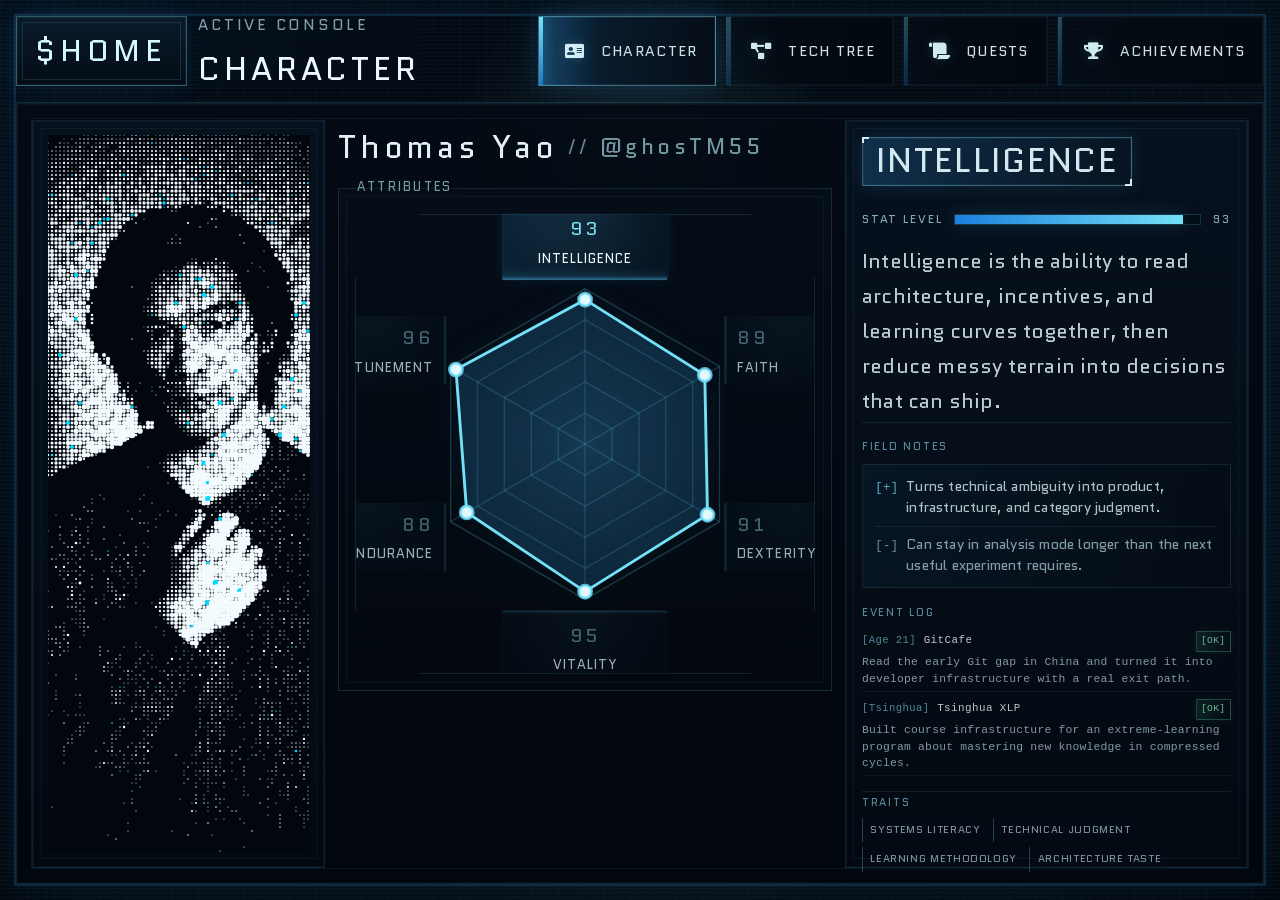
==== commit 8b601838: "chore: GPT-5.6 代码优化" ====
--- a/character/index.html
+++ b/character/index.html
@@ -7,7 +7,7 @@
 	<meta name="description" content="An RPG-style character console for Thomas Yao, mapping attributes, origin systems, quests, and achievements." />
 	<link rel="icon" type="image/x-icon" href="../assets/favicon.ico" />
 	<link rel="stylesheet" href="../assets/css/fontawesome-all.min.css" />
-	<link rel="stylesheet" href="../assets/css/main.css?v=nong-studio-wide-card-20260427" />
+	<link rel="stylesheet" href="../assets/css/main.css?v=fe795a3070be" />
 </head>
 <body class="page-character is-preload">
 	<div id="wrapper">
@@ -28,14 +28,11 @@
 						<div id="character-system-readout" class="character-system-readout"></div>
 						<div id="character-radar" class="character-radar"></div>
 						<div id="character-detail" class="character-detail"></div>
-						<div id="character-actions" class="character-actions"></div>
 					</article>
 					<article class="slide-panel" data-slide="starting-stats">
 						<div class="slide-shell slide-shell--origin">
-							<div id="starting-stats-intro" class="origin-grid__intro"></div>
 							<div id="starting-stats-variables" class="origin-variables"></div>
 							<div id="starting-stats-detail" class="origin-detail"></div>
-							<div id="starting-stats-traits" class="origin-traits"></div>
 						</div>
 					</article>
 					<article class="slide-panel" data-slide="quests">
@@ -54,6 +51,6 @@
 			</div>
 		</main>
 	</div>
-	<script type="module" src="../assets/js/character-site.js?v=character-url-migration-v2-20260427"></script>
+	<script type="module" src="../assets/js/character-site.js?v=fe795a3070be"></script>
 </body>
 </html>
--- a/assets/css/main.css
+++ b/assets/css/main.css
@@ -101,38 +101,6 @@
 	text-decoration: none;
 }
 
-.icon {
-	position: relative;
-	text-decoration: none;
-}
-
-.icon:before {
-	-moz-osx-font-smoothing: grayscale;
-	-webkit-font-smoothing: antialiased;
-	display: inline-block;
-	font-style: normal;
-	font-variant: normal;
-	text-rendering: auto;
-	line-height: 1;
-	text-transform: none !important;
-	letter-spacing: 0;
-	font-family: 'Font Awesome 5 Free';
-	font-weight: 900;
-}
-
-.icon.fab:before {
-	font-family: 'Font Awesome 5 Brands';
-	font-weight: 400;
-}
-
-.icon.hashnode:before {
-	content: '';
-	width: 1.05em;
-	height: 1.05em;
-	border-radius: 0.26em;
-	background: radial-gradient(circle at center, transparent 0 24%, currentColor 25% 100%);
-	transform: rotate(45deg);
-}
 
 @keyframes wrapper {
 	from { opacity: 0; }
@@ -166,217 +134,6 @@
 	opacity: 1;
 }
 
-#cover {
-	position: relative;
-	min-height: 100vh;
-	overflow: hidden;
-	display: flex;
-	align-items: center;
-	justify-content: center;
-	isolation: isolate;
-}
-
-#cover-bg {
-	position: absolute;
-	inset: 0;
-	overflow: hidden;
-	background: #050914;
-}
-
-#cover-shader {
-	position: absolute;
-	inset: 0;
-	width: 100%;
-	height: 100%;
-	border: 0;
-	filter: hue-rotate(136deg) saturate(1.55) brightness(0.88) contrast(1.08);
-	transform: scale(1.06);
-}
-
-#cover-overlay {
-	position: absolute;
-	inset: 0;
-	background:
-		radial-gradient(circle at center, transparent 32%, rgba(1, 7, 16, 0.42) 100%),
-		linear-gradient(180deg, rgba(1, 10, 20, 0.56), rgba(1, 10, 18, 0.74)),
-		repeating-linear-gradient(180deg, rgba(255, 255, 255, 0.02) 0, rgba(255, 255, 255, 0.02) 1px, transparent 1px, transparent 4px);
-		opacity: 0.9;
-}
-
-#cover-main {
-	position: relative;
-	z-index: 1;
-	width: min(100%, 80rem);
-	min-height: 100vh;
-	padding: 2.5rem 1.5rem 3rem;
-	text-align: center;
-}
-
-#cover-copy {
-	width: 100%;
-	position: absolute;
-	top: 50%;
-	left: 50%;
-	transform: translate(-50%, -50%);
-	padding-inline: 1.5rem;
-}
-
-#header {
-	transform: translate3d(0, 0, 0);
-	opacity: 1;
-}
-
-#header h1 {
-	opacity: 0;
-	transform: translate3d(0, 0.65rem, 0);
-	font-size: clamp(4rem, 10vw, 7.25rem);
-	font-weight: 700;
-	line-height: 0.95;
-	letter-spacing: 0.06em;
-	text-transform: uppercase;
-	text-shadow: 0 0 1.4rem rgba(0, 229, 255, 0.28);
-	transition: opacity 0.42s ease, transform 0.42s ease;
-}
-
-#header p {
-	margin-top: 1rem;
-	font-size: clamp(1rem, 2.2vw, 1.35rem);
-	letter-spacing: 0.18em;
-	text-transform: uppercase;
-	color: var(--text-soft);
-}
-
-.is-cover-heading-visible #header h1 {
-	opacity: 1;
-	transform: translate3d(0, 0, 0);
-}
-
-.sf-char {
-	display: inline-block;
-	min-width: 0.55em;
-	text-align: center;
-}
-
-.sf-char.sf-fade {
-	transition: opacity 0.5s ease;
-}
-
-#cover-social {
-	margin-top: 2rem;
-}
-
-#cover-social ul {
-	display: flex;
-	flex-wrap: wrap;
-	justify-content: center;
-	gap: 0.75rem;
-}
-
-#cover-social li {
-	opacity: 0;
-	transform: translate3d(0, 0.9rem, 0);
-}
-
-.is-cover-social-visible #cover-social li {
-	animation: nav-icons 0.18s ease-out forwards;
-}
-
-.is-cover-social-visible #cover-social li:nth-child(1) { animation-delay: 0s; }
-.is-cover-social-visible #cover-social li:nth-child(2) { animation-delay: 0.055s; }
-.is-cover-social-visible #cover-social li:nth-child(3) { animation-delay: 0.11s; }
-.is-cover-social-visible #cover-social li:nth-child(4) { animation-delay: 0.165s; }
-.is-cover-social-visible #cover-social li:nth-child(5) { animation-delay: 0.22s; }
-.is-cover-social-visible #cover-social li:nth-child(6) { animation-delay: 0.275s; }
-.is-cover-social-visible #cover-social li:nth-child(7) { animation-delay: 0.33s; }
-
-#cover-social a {
-	display: inline-flex;
-	align-items: center;
-	justify-content: center;
-	min-height: 3.2rem;
-	padding: 0.85rem 1.3rem;
-	border: 1px solid var(--panel-border);
-	border-radius: 999px;
-	background: linear-gradient(180deg, rgba(6, 22, 38, 0.74), rgba(2, 10, 20, 0.82));
-	box-shadow: 0 0 1.8rem rgba(0, 153, 255, 0.12);
-	font-family: 'Quantico', sans-serif;
-	font-size: 0.94rem;
-	letter-spacing: 0.12em;
-	text-transform: uppercase;
-	transition: transform 0.2s ease, border-color 0.2s ease, box-shadow 0.2s ease, background 0.2s ease;
-}
-
-#cover-social a:hover {
-	transform: translate3d(0, -0.12rem, 0);
-	border-color: rgba(103, 213, 255, 0.54);
-	box-shadow: 0 0 2.2rem rgba(0, 229, 255, 0.18);
-	background: linear-gradient(180deg, rgba(7, 31, 53, 0.82), rgba(2, 14, 27, 0.9));
-}
-
-#cover-social .social-icon {
-	display: inline-flex;
-	align-items: center;
-	justify-content: center;
-	width: 1.4rem;
-	height: 1.4rem;
-	margin-right: 0.72rem;
-	flex: 0 0 1.4rem;
-	font-size: 1.12rem;
-	line-height: 1;
-	color: var(--tron-ice);
-}
-
-#cover-social .social-icon:before {
-	line-height: 1;
-}
-
-#cover-social .social-icon.hashnode:before {
-	width: 1.2rem;
-	height: 1.2rem;
-}
-
-#cover-social .social-name {
-	white-space: nowrap;
-}
-
-#enter-world {
-	display: inline-flex;
-	align-items: center;
-	justify-content: center;
-	position: absolute;
-	left: 50%;
-	bottom: clamp(5rem, 11vh, 8rem);
-	margin: 0;
-	padding: 2.1rem 5.2rem;
-	border: 1px solid rgba(112, 233, 255, 0.64);
-	border-radius: 0;
-	background: linear-gradient(180deg, rgba(0, 229, 255, 0.16), rgba(0, 119, 255, 0.18));
-	box-shadow: 0 0 2.5rem rgba(0, 183, 255, 0.22);
-	color: #fff;
-	font-family: 'Quantico', sans-serif;
-	font-size: clamp(1.45rem, 2.8vw, 1.9rem);
-	font-weight: 700;
-	letter-spacing: 0.15em;
-	line-height: 1.1;
-	white-space: nowrap;
-	visibility: hidden;
-	opacity: 0;
-	transform: translate(-50%, 1.5rem);
-	pointer-events: none;
-	transition: opacity 0.35s ease, transform 0.35s ease, box-shadow 0.2s ease, background 0.2s ease;
-}
-
-.is-cover-revealed #enter-world {
-	visibility: visible;
-	opacity: 1;
-	transform: translate(-50%, 0);
-	pointer-events: auto;
-}
-
-#enter-world:hover {
-	background: linear-gradient(180deg, rgba(0, 229, 255, 0.26), rgba(0, 119, 255, 0.26));
-	box-shadow: 0 0 3rem rgba(0, 183, 255, 0.3);
-}
 
 body.page-character {
 	background:
@@ -387,10 +144,6 @@
 }
 
 .page-character #character-app {
-	width: min(100%, 96rem);
-	margin: 0 auto;
-	padding: 1.5rem clamp(1rem, 3vw, 2rem) 4rem;
-	display: grid;
 	gap: 1.5rem;
 	opacity: 1;
 	transition: opacity 0.42s ease;
@@ -400,7 +153,6 @@
 	opacity: 0;
 }
 
-.page-character .section,
 .page-character [data-section] {
 	position: relative;
 	overflow: clip;
@@ -413,557 +165,6 @@
 		0 1.8rem 3.6rem rgba(0, 0, 0, 0.32);
 }
 
-.page-character .section-shell {
-	position: relative;
-	padding: clamp(1.35rem, 2vw, 2.2rem);
-	display: grid;
-	gap: 1.15rem;
-}
-
-.page-character .section-shell > p,
-.page-character .section-shell .eyebrow {
-	margin: 0;
-	font-size: 0.8rem;
-	letter-spacing: 0.22em;
-	text-transform: uppercase;
-	color: rgba(218, 248, 255, 0.64);
-}
-
-.page-character .eyebrow {
-	margin-bottom: 0.8rem;
-	font-size: 0.82rem;
-	letter-spacing: 0.24em;
-	text-transform: uppercase;
-	color: rgba(218, 248, 255, 0.64);
-}
-
-.page-character .section-shell h1,
-.page-character .section-shell h2,
-.page-character .section-shell h3 {
-	margin: 0;
-	text-transform: uppercase;
-	letter-spacing: 0.05em;
-}
-
-.page-character .identity-console {
-	min-height: min(94vh, 58rem);
-}
-
-.page-character .identity-console__atmosphere {
-	position: absolute;
-	inset: 0;
-	background:
-		radial-gradient(circle at 52% 32%, rgba(74, 214, 255, 0.26), transparent 28%),
-		radial-gradient(circle at 18% 24%, rgba(94, 88, 255, 0.12), transparent 22%),
-		linear-gradient(120deg, rgba(6, 14, 25, 0.2), rgba(5, 14, 26, 0.88));
-	filter: saturate(1.04);
-	pointer-events: none;
-}
-
-.page-character .identity-console__atmosphere::before,
-.page-character .identity-console__atmosphere::after {
-	content: "";
-	position: absolute;
-	inset: 0;
-	background-repeat: no-repeat;
-	pointer-events: none;
-}
-
-.page-character .identity-console__atmosphere::before {
-	background-image:
-		linear-gradient(90deg, rgba(110, 224, 255, 0.08) 1px, transparent 1px),
-		linear-gradient(rgba(110, 224, 255, 0.06) 1px, transparent 1px);
-	background-size: 7rem 7rem, 7rem 7rem;
-	opacity: 0.26;
-	mask-image: linear-gradient(180deg, rgba(0, 0, 0, 0.8), transparent 88%);
-}
-
-.page-character .identity-console__atmosphere::after {
-	background:
-		linear-gradient(180deg, rgba(255, 255, 255, 0.03), transparent 16%, transparent 86%, rgba(255, 255, 255, 0.03));
-}
-
-.page-character .identity-console__shell {
-	grid-template-columns: minmax(0, 1.15fr) minmax(18rem, 0.85fr);
-	grid-template-areas:
-		"status satellites"
-		"frame satellites"
-		"actions satellites";
-	align-items: center;
-	gap: 1.25rem 1.35rem;
-	min-height: min(94vh, 58rem);
-	perspective: 1200px;
-}
-
-.page-character .identity-console__status {
-	grid-area: status;
-	align-self: end;
-	min-height: 3rem;
-}
-
-.page-character .identity-console__signal {
-	display: inline-grid;
-	gap: 0.25rem;
-	padding: 0.9rem 1rem;
-	border: 1px solid rgba(118, 231, 255, 0.22);
-	border-radius: 1.1rem;
-	background: rgba(5, 14, 27, 0.66);
-	backdrop-filter: blur(18px);
-	box-shadow: 0 0.8rem 2.2rem rgba(0, 0, 0, 0.18);
-}
-
-.page-character .identity-console__signal-label,
-.page-character .identity-console__signal-kicker,
-.page-character .identity-console__kicker,
-.page-character .identity-node-focus,
-.page-character .portfolio-detail__status,
-.page-character .portfolio-node-index {
-	font-size: 0.72rem;
-	letter-spacing: 0.18em;
-	text-transform: uppercase;
-	color: rgba(223, 247, 255, 0.66);
-}
-
-.page-character .identity-console__signal strong {
-	font-size: 1rem;
-	letter-spacing: 0.08em;
-	text-transform: uppercase;
-}
-
-.page-character .identity-console__frame {
-	grid-area: frame;
-	min-height: 24rem;
-}
-
-.page-character .identity-console__plate {
-	position: relative;
-	display: grid;
-	grid-template-columns: minmax(0, 1.2fr) minmax(13rem, 0.8fr);
-	gap: 1.15rem;
-	padding: clamp(1.4rem, 2.5vw, 2.2rem);
-	border: 1px solid rgba(104, 222, 255, 0.26);
-	border-radius: 1.7rem;
-	background:
-		linear-gradient(180deg, rgba(5, 18, 33, 0.88), rgba(2, 9, 18, 0.96));
-	box-shadow:
-		0 1.5rem 4rem rgba(0, 153, 255, 0.18),
-		0 0 0 1px rgba(255, 255, 255, 0.04) inset;
-	transform: translateZ(2.4rem);
-}
-
-.page-character .identity-console__plate::before {
-	content: "";
-	position: absolute;
-	inset: 0;
-	background:
-		linear-gradient(135deg, rgba(255, 255, 255, 0.08), transparent 18%),
-		linear-gradient(90deg, transparent 0%, rgba(111, 228, 255, 0.08) 48%, transparent 100%);
-	opacity: 0.52;
-	pointer-events: none;
-}
-
-.page-character .identity-console__plate--cyan {
-	box-shadow: 0 1.5rem 4rem rgba(0, 153, 255, 0.18), 0 0 0 1px rgba(255, 255, 255, 0.04) inset;
-}
-
-.page-character .identity-console__plate--amber {
-	box-shadow: 0 1.5rem 4rem rgba(255, 161, 43, 0.16), 0 0 0 1px rgba(255, 255, 255, 0.04) inset;
-}
-
-.page-character .identity-console__plate--violet {
-	box-shadow: 0 1.5rem 4rem rgba(126, 95, 255, 0.18), 0 0 0 1px rgba(255, 255, 255, 0.04) inset;
-}
-
-.page-character .identity-console__plate--emerald {
-	box-shadow: 0 1.5rem 4rem rgba(54, 210, 165, 0.16), 0 0 0 1px rgba(255, 255, 255, 0.04) inset;
-}
-
-.page-character .identity-console__plate--rose {
-	box-shadow: 0 1.5rem 4rem rgba(255, 90, 146, 0.16), 0 0 0 1px rgba(255, 255, 255, 0.04) inset;
-}
-
-.page-character .identity-console__plate-copy {
-	display: grid;
-	align-content: start;
-	gap: 0.65rem;
-}
-
-.page-character .identity-console__plate h1 {
-	font-size: clamp(2rem, 4.1vw, 3.5rem);
-	line-height: 0.95;
-	max-width: 12ch;
-}
-
-.page-character .identity-console__plate h2 {
-	font-size: clamp(1rem, 1.7vw, 1.35rem);
-	color: rgba(233, 249, 255, 0.92);
-}
-
-.page-character .identity-console__dek {
-	max-width: 42rem;
-	color: rgba(225, 244, 255, 0.82);
-}
-
-.page-character .identity-console__actions {
-	grid-area: actions;
-	display: flex;
-	flex-wrap: wrap;
-	gap: 0.75rem;
-	align-self: start;
-}
-
-.page-character .identity-console__action {
-	display: inline-flex;
-	align-items: center;
-	gap: 0.65rem;
-	padding: 0.9rem 1.1rem;
-	border: 1px solid rgba(118, 231, 255, 0.2);
-	border-radius: 999px;
-	background: rgba(5, 14, 27, 0.64);
-	backdrop-filter: blur(18px);
-	letter-spacing: 0.12em;
-	text-transform: uppercase;
-}
-
-.page-character .identity-console__action span {
-	font-size: 0.72rem;
-	color: rgba(218, 248, 255, 0.58);
-}
-
-.page-character .identity-console__action strong {
-	font-size: 0.78rem;
-	font-weight: 600;
-}
-
-.page-character .identity-console__satellites {
-	grid-area: satellites;
-	align-self: stretch;
-	display: grid;
-	align-content: center;
-}
-
-.page-character .identity-node-grid,
-.page-character .portfolio-grid,
-.page-character .signals-feed,
-.page-character .era-filters {
-	display: grid;
-	gap: 0.85rem;
-}
-
-.page-character .identity-node-grid,
-.page-character .portfolio-grid {
-	grid-template-columns: repeat(auto-fit, minmax(12rem, 1fr));
-}
-
-.page-character .identity-node-grid--hero {
-	grid-template-columns: repeat(2, minmax(0, 1fr));
-	align-content: center;
-	gap: 1rem;
-}
-
-.page-character .identity-tab,
-.page-character .portfolio-node,
-.page-character .era-filter {
-	appearance: none;
-	border: 1px solid rgba(112, 233, 255, 0.2);
-	border-radius: 1.1rem;
-	background: linear-gradient(180deg, rgba(8, 24, 41, 0.94), rgba(3, 10, 20, 0.96));
-	color: #fff;
-	text-align: left;
-	box-shadow: 0 0 1.2rem rgba(0, 183, 255, 0.08);
-	transition: transform 0.18s ease, border-color 0.18s ease, box-shadow 0.18s ease, background 0.18s ease;
-}
-
-.page-character .identity-tab:hover,
-.page-character .portfolio-node:hover,
-.page-character .era-filter:hover {
-	transform: translate3d(0, -0.08rem, 0);
-	border-color: rgba(112, 233, 255, 0.5);
-	box-shadow: 0 0 1.65rem rgba(0, 183, 255, 0.14);
-}
-
-.page-character .identity-tab.is-active,
-.page-character .portfolio-node.is-active,
-.page-character .era-filter.is-active {
-	border-color: rgba(0, 229, 255, 0.72);
-	background: linear-gradient(180deg, rgba(7, 39, 63, 0.96), rgba(4, 18, 31, 0.98));
-	box-shadow: 0 0 2rem rgba(0, 229, 255, 0.2);
-}
-
-.page-character .identity-node {
-	appearance: none;
-	text-align: left;
-}
-
-.page-character .identity-node--hero {
-	display: grid;
-	gap: 0.35rem;
-	min-height: 11.5rem;
-	padding: 1.05rem;
-	border: 1px solid rgba(112, 233, 255, 0.18);
-	border-radius: 1.25rem;
-	background:
-		linear-gradient(180deg, rgba(8, 20, 38, 0.9), rgba(4, 10, 19, 0.96));
-	box-shadow:
-		0 1.2rem 2.8rem rgba(0, 0, 0, 0.24),
-		0 0 0 1px rgba(255, 255, 255, 0.02) inset;
-	transition: transform 180ms ease, border-color 180ms ease, box-shadow 180ms ease;
-}
-
-.page-character .identity-node--hero:nth-child(2n) {
-	transform: translateY(2rem);
-}
-
-.page-character .identity-node--hero:hover,
-.page-character .identity-node--hero.is-active {
-	transform: translateY(-0.2rem);
-	border-color: rgba(112, 233, 255, 0.44);
-	box-shadow:
-		0 1.5rem 3rem rgba(0, 153, 255, 0.16),
-		0 0 0 1px rgba(255, 255, 255, 0.03) inset;
-}
-
-.page-character .identity-node-index {
-	font-size: 0.72rem;
-	letter-spacing: 0.18em;
-	text-transform: uppercase;
-	color: rgba(223, 247, 255, 0.48);
-}
-
-.page-character .identity-tab {
-	display: flex;
-	align-items: center;
-	gap: 0.8rem;
-	padding: 0.95rem 1rem;
-}
-
-.page-character .identity-tab-index {
-	font-size: 0.76rem;
-	letter-spacing: 0.2em;
-	color: rgba(218, 248, 255, 0.62);
-}
-
-.page-character .identity-tab-label {
-	font-size: 0.95rem;
-	letter-spacing: 0.1em;
-	text-transform: uppercase;
-}
-
-.page-character .identity-panel,
-.page-character .portfolio-detail,
-.page-character .signal-card,
-.page-character .identity-node,
-.page-character .portfolio-node {
-	position: relative;
-	padding: 1rem;
-	border: 1px solid rgba(112, 233, 255, 0.14);
-	border-radius: 1rem;
-	background: linear-gradient(180deg, rgba(5, 18, 32, 0.9), rgba(2, 8, 16, 0.98));
-}
-
-.page-character .identity-panel,
-.page-character .portfolio-detail {
-	display: grid;
-	gap: 0.7rem;
-}
-
-.page-character .identity-panel {
-	padding: 1.15rem;
-}
-
-.page-character .identity-panel h3,
-.page-character .portfolio-detail h3,
-.page-character .signal-card h3,
-.page-character .identity-node h3,
-.page-character .portfolio-node h3 {
-	font-size: 1rem;
-	line-height: 1.35;
-}
-
-.page-character .identity-node-label,
-.page-character .portfolio-category,
-.page-character .signal-year,
-.page-character .signal-type {
-	font-size: 0.74rem;
-	letter-spacing: 0.18em;
-	text-transform: uppercase;
-	color: rgba(218, 248, 255, 0.66);
-}
-
-.page-character .identity-node-thesis,
-.page-character .portfolio-detail p,
-.page-character .signal-card p {
-	color: rgba(218, 248, 255, 0.82);
-}
-
-.page-character .media-placeholder {
-	display: inline-flex;
-	align-items: center;
-	justify-content: center;
-	min-height: 3.25rem;
-	padding: 0.8rem 1rem;
-	border-radius: 0.9rem;
-	border: 1px dashed rgba(103, 213, 255, 0.38);
-	background:
-		linear-gradient(135deg, rgba(0, 229, 255, 0.1), rgba(0, 119, 255, 0.06));
-	color: rgba(218, 248, 255, 0.84);
-	letter-spacing: 0.12em;
-	text-transform: uppercase;
-}
-
-.page-character .media-placeholder--hero,
-.page-character .media-placeholder--case {
-	min-height: 16rem;
-	width: 100%;
-	border-style: solid;
-	border-color: rgba(103, 213, 255, 0.24);
-	background:
-		linear-gradient(135deg, rgba(39, 168, 255, 0.2), rgba(9, 24, 41, 0.42)),
-		radial-gradient(circle at 25% 18%, rgba(255, 255, 255, 0.12), transparent 28%);
-	box-shadow: inset 0 0 0 1px rgba(255, 255, 255, 0.04);
-}
-
-.page-character .signals-feed {
-	grid-template-columns: repeat(auto-fit, minmax(13rem, 1fr));
-}
-
-.page-character .signal-card {
-	display: grid;
-	gap: 0.55rem;
-}
-
-.page-character .portfolio-map-surface {
-	position: relative;
-	padding: 1rem;
-	border: 1px solid rgba(112, 233, 255, 0.12);
-	border-radius: 1.3rem;
-	background:
-		radial-gradient(circle at 50% 50%, rgba(0, 153, 255, 0.08), transparent 54%),
-		linear-gradient(180deg, rgba(4, 14, 28, 0.82), rgba(2, 8, 16, 0.96));
-}
-
-.page-character .portfolio-map-surface::before {
-	content: "";
-	position: absolute;
-	inset: 1rem;
-	border: 1px dashed rgba(112, 233, 255, 0.14);
-	border-radius: 1rem;
-	pointer-events: none;
-}
-
-.page-character .portfolio-grid--network {
-	grid-template-columns: repeat(12, minmax(0, 1fr));
-	grid-auto-rows: minmax(5.5rem, auto);
-	align-items: stretch;
-}
-
-.page-character .portfolio-network__node {
-	position: relative;
-	display: grid;
-	gap: 0.4rem;
-	align-content: start;
-	padding: 1rem;
-	min-height: 9.5rem;
-	border-radius: 1.25rem;
-	overflow: hidden;
-}
-
-.page-character .portfolio-network__node::before {
-	content: "";
-	position: absolute;
-	inset: 0;
-	background:
-		linear-gradient(135deg, rgba(255, 255, 255, 0.08), transparent 20%),
-		radial-gradient(circle at 80% 18%, rgba(88, 208, 255, 0.12), transparent 30%);
-	opacity: 0.68;
-	pointer-events: none;
-}
-
-.page-character .portfolio-network__node:nth-child(1) {
-	grid-column: 1 / span 4;
-}
-
-.page-character .portfolio-network__node:nth-child(2) {
-	grid-column: 5 / span 4;
-	transform: translateY(2rem);
-}
-
-.page-character .portfolio-network__node:nth-child(3) {
-	grid-column: 9 / span 4;
-}
-
-.page-character .portfolio-network__node:nth-child(4) {
-	grid-column: 3 / span 4;
-}
-
-.page-character .portfolio-network__node:nth-child(5) {
-	grid-column: 7 / span 3;
-	transform: translateY(2rem);
-}
-
-.page-character .portfolio-network__node:nth-child(6) {
-	grid-column: 10 / span 3;
-}
-
-.page-character .portfolio-network__node--community {
-	box-shadow: 0 1rem 2.8rem rgba(52, 200, 255, 0.1);
-}
-
-.page-character .portfolio-network__node--product {
-	box-shadow: 0 1rem 2.8rem rgba(71, 142, 255, 0.14);
-}
-
-.page-character .portfolio-network__node--institution {
-	box-shadow: 0 1rem 2.8rem rgba(86, 208, 173, 0.12);
-}
-
-.page-character .portfolio-network__node--experiment {
-	box-shadow: 0 1rem 2.8rem rgba(206, 120, 255, 0.12);
-}
-
-.page-character .portfolio-panel {
-	grid-template-columns: minmax(15rem, 0.9fr) minmax(0, 1.1fr);
-	align-items: stretch;
-}
-
-.page-character .portfolio-panel-media,
-.page-character .portfolio-panel-meta {
-	display: grid;
-}
-
-.page-character .portfolio-detail {
-	min-height: 100%;
-	padding: 1.15rem;
-	border-radius: 1.3rem;
-}
-
-.page-character .portfolio-detail__visual {
-	min-height: 100%;
-	padding: 0.9rem;
-	border: 1px solid rgba(112, 233, 255, 0.12);
-	border-radius: 1.3rem;
-	background:
-		linear-gradient(180deg, rgba(7, 20, 36, 0.88), rgba(3, 9, 17, 0.96));
-}
-
-.page-character .era-filters {
-	grid-template-columns: repeat(auto-fit, minmax(7rem, 1fr));
-}
-
-.page-character .era-filter {
-	padding: 0.85rem 1rem;
-	text-transform: uppercase;
-	letter-spacing: 0.14em;
-}
-
-.page-character .section-shell .identity-console-nodes,
-.page-character .section-shell .identity-stack-panel,
-.page-character .section-shell .signals-list-panel,
-.page-character .section-shell .portfolio-panel,
-.page-character .section-shell .era-map-track {
-	display: grid;
-	gap: 0.85rem;
-}
 
 /* Slide character console overrides */
 .page-character {
@@ -982,34 +183,22 @@
 .page-character .slide-stage {
 	position: relative;
 	min-height: 100vh;
-	padding: clamp(1rem, 2.4vw, 1.8rem);
-	display: grid;
-	grid-template-rows: auto minmax(0, 1fr) auto;
+	display: grid;
 	overflow: hidden;
 	isolation: isolate;
-	background:
-		radial-gradient(circle at 50% 30%, rgba(110, 220, 255, 0.1), transparent 24%),
-		linear-gradient(180deg, rgba(6, 10, 18, 0.92), rgba(3, 7, 14, 0.98));
 }
 
 .page-character .slide-stage::before {
 	content: "";
 	position: absolute;
 	inset: 0;
-	background: radial-gradient(circle at 50% 50%, rgba(255, 255, 255, 0.05), transparent 60%);
 	mix-blend-mode: screen;
-	opacity: 0.45;
 	pointer-events: none;
 }
 
 .page-character .crt-overlay {
 	position: absolute;
 	inset: 0;
-	background:
-		linear-gradient(rgba(255, 255, 255, 0.025) 1px, transparent 1px),
-		linear-gradient(90deg, rgba(255, 255, 255, 0.02) 1px, transparent 1px);
-	background-size: 100% 4px, 6px 100%;
-	opacity: 0.35;
 	pointer-events: none;
 	z-index: 1;
 }
@@ -1025,49 +214,27 @@
 	left: 0;
 	right: 0;
 	top: 36%;
-	height: 3px;
-	background: linear-gradient(90deg, transparent, rgba(136, 239, 255, 0.82), transparent);
-	box-shadow: 0 0 18px rgba(136, 239, 255, 0.4);
 	pointer-events: none;
 	z-index: 2;
 }
 
 .page-character .slide-nav,
-.page-character .slide-controls,
 .page-character .slide-screen {
 	position: relative;
-	z-index: 3;
 }
 
 .page-character .slide-nav {
-	display: flex;
-	align-items: flex-start;
 	justify-content: space-between;
-	gap: 1rem;
 	padding-bottom: 1rem;
 }
 
 .page-character .slide-indicator {
-	display: grid;
-	gap: 0.18rem;
-	padding: 0.9rem 1rem;
-	min-width: 14rem;
-	border: 1px solid rgba(113, 228, 255, 0.18);
-	border-radius: 1rem;
-	background: rgba(4, 12, 20, 0.72);
 	backdrop-filter: blur(18px);
 }
 
-.page-character .slide-indicator__index,
 .page-character .slide-tab span,
-.page-character .character-readout__label,
-.page-character .character-readout__axis,
-.page-character .character-detail__axis,
 .page-character .build-detail__status,
-.page-character .build-detail__category,
-.page-character .build-network__status,
-.page-character .signal-year,
-.page-character .signal-type {
+.page-character .build-network__status {
 	font-size: 0.72rem;
 	letter-spacing: 0.18em;
 	text-transform: uppercase;
@@ -1075,40 +242,23 @@
 }
 
 .page-character .slide-indicator strong {
-	font-size: 1rem;
-	letter-spacing: 0.08em;
 	text-transform: uppercase;
 }
 
 .page-character .slide-tabs {
-	display: flex;
-	flex-wrap: wrap;
 	justify-content: flex-end;
-	gap: 0.6rem;
 }
 
 .page-character .slide-tab,
-.page-character .slide-control,
-.page-character .character-action,
-.page-character .era-filter,
-.page-character .build-network__node,
-.page-character .character-radar__node {
+.page-character .build-network__node {
 	appearance: none;
 	color: #f4fbff;
 	border: 1px solid rgba(113, 228, 255, 0.18);
-	background: linear-gradient(180deg, rgba(7, 18, 33, 0.9), rgba(3, 8, 16, 0.96));
-	box-shadow:
-		0 0 0 1px rgba(255, 255, 255, 0.02) inset,
-		0 0.8rem 2rem rgba(0, 0, 0, 0.22);
 	transition: border-color 160ms ease, transform 160ms ease, box-shadow 160ms ease, opacity 160ms ease;
 }
 
 .page-character .slide-tab:hover,
-.page-character .slide-control:hover,
-.page-character .character-action:hover,
-.page-character .era-filter:hover,
-.page-character .build-network__node:hover,
-.page-character .character-radar__node:hover {
+.page-character .build-network__node:hover {
 	transform: translateY(-1px);
 	border-color: rgba(113, 228, 255, 0.42);
 	box-shadow:
@@ -1117,9 +267,7 @@
 }
 
 .page-character .slide-tab.is-active,
-.page-character .build-network__node.is-active,
-.page-character .character-radar__node.is-active,
-.page-character .era-filter.is-active {
+.page-character .build-network__node.is-active {
 	border-color: rgba(113, 228, 255, 0.75);
 	box-shadow:
 		0 0 0 1px rgba(255, 255, 255, 0.04) inset,
@@ -1127,19 +275,9 @@
 }
 
 .page-character .slide-tab {
-	display: inline-flex;
-	align-items: center;
-	gap: 0.55rem;
-	padding: 0.75rem 0.95rem;
-	border-radius: 999px;
-}
-
-.page-character .slide-tab strong,
-.page-character .slide-control,
-.page-character .character-action strong {
-	font-size: 0.78rem;
-	letter-spacing: 0.08em;
-	text-transform: uppercase;
+}
+
+.page-character .slide-tab strong {
 }
 
 .page-character .slide-screen {
@@ -1153,18 +291,7 @@
 	inset: 0;
 	opacity: 0;
 	pointer-events: none;
-	transform: translate3d(1.2rem, 0, 0);
 	transition: opacity 220ms ease, transform 220ms ease;
-}
-
-.page-character .slide-stage[data-active-slide="character-sheet"] .slide-panel[data-slide="character-sheet"],
-.page-character .slide-stage[data-active-slide="origin"] .slide-panel[data-slide="origin"],
-.page-character .slide-stage[data-active-slide="signal"] .slide-panel[data-slide="signal"],
-.page-character .slide-stage[data-active-slide="build"] .slide-panel[data-slide="build"],
-.page-character .slide-stage[data-active-slide="era-map"] .slide-panel[data-slide="era-map"] {
-	opacity: 1;
-	pointer-events: auto;
-	transform: translate3d(0, 0, 0);
 }
 
 .page-character .slide-shell,
@@ -1172,22 +299,9 @@
 	height: 100%;
 	display: grid;
 	gap: 1rem;
-	padding: clamp(1rem, 2vw, 1.5rem);
-	border: 1px solid rgba(113, 228, 255, 0.14);
-	border-radius: 1.6rem;
-	background: linear-gradient(180deg, rgba(5, 13, 24, 0.82), rgba(3, 8, 15, 0.96));
-	box-shadow:
-		0 0 0 1px rgba(255, 255, 255, 0.02) inset,
-		0 1.6rem 3rem rgba(0, 0, 0, 0.28);
 }
 
 .page-character .slide-panel[data-slide="character-overview"] {
-	grid-template-columns: minmax(15rem, 0.55fr) minmax(0, 1fr) minmax(18rem, 0.75fr);
-	grid-template-rows: auto 1fr auto;
-	grid-template-areas:
-		"readout radar detail"
-		"readout radar detail"
-		"actions radar detail";
 	align-items: stretch;
 }
 
@@ -1197,195 +311,49 @@
 
 .page-character .character-radar {
 	grid-area: radar;
-	display: grid;
 	place-items: start center;
 }
 
 .page-character .character-detail {
-	grid-area: detail;
-}
-
-.page-character .character-actions {
-	display: none;
-}
+}
+
 
 .page-character .character-readout__panel,
 .page-character .character-detail__panel,
-.page-character .build-detail__panel,
-.page-character .origin-console__panel,
-.page-character .origin-metric,
-.page-character .signal-card,
-.page-character .era-track-step {
+.page-character .build-detail__panel {
 	position: relative;
 	display: grid;
 	gap: 0.65rem;
 	padding: 1rem;
 	border: 1px solid rgba(113, 228, 255, 0.14);
-	border-radius: 1.2rem;
-	background: linear-gradient(180deg, rgba(7, 17, 30, 0.84), rgba(3, 9, 17, 0.96));
 }
 
 .page-character .character-readout__panel h1,
 .page-character .character-detail__panel h2,
-.page-character .build-detail__panel h2,
-.page-character .origin-console__panel h2,
-.page-character .signal-card h3,
-.page-character .era-track-step strong {
+.page-character .build-detail__panel h2 {
 	margin: 0;
 	text-transform: uppercase;
 	letter-spacing: 0.05em;
 }
 
 .page-character .character-radar__graph {
-	position: relative;
-	width: min(70vh, 40rem);
-	aspect-ratio: 1;
-	border-radius: 50%;
-	background:
-		radial-gradient(circle at center, rgba(80, 210, 255, 0.12), transparent 42%),
-		linear-gradient(180deg, rgba(5, 13, 24, 0.72), rgba(4, 9, 16, 0.92));
-	box-shadow:
-		inset 0 0 0 1px rgba(113, 228, 255, 0.12),
-		0 0 3rem rgba(73, 176, 255, 0.12);
-}
-
-.page-character .character-radar__grid,
-.page-character .character-radar__mesh,
-.page-character .character-radar__ring {
+}
+
+.page-character .character-radar__grid {
 	position: absolute;
 	inset: 10%;
-	border-radius: 50%;
-}
-
-.page-character .character-radar__ring {
-	border: 1px solid rgba(113, 228, 255, 0.14);
-}
-
-.page-character .character-radar__ring--mid {
-	inset: 22%;
-}
-
-.page-character .character-radar__ring--inner {
-	inset: 34%;
-}
-
-.page-character .character-radar__mesh {
-	inset: 14%;
-	background:
-		conic-gradient(from 0deg, rgba(113, 228, 255, 0.12), transparent 10%, rgba(113, 228, 255, 0.08) 20%, transparent 30%, rgba(113, 228, 255, 0.08) 40%, transparent 50%, rgba(113, 228, 255, 0.08) 60%, transparent 70%, rgba(113, 228, 255, 0.08) 80%, transparent 90%, rgba(113, 228, 255, 0.08) 100%);
-	mask-image: radial-gradient(circle at center, transparent 28%, #000 29%);
-}
-
-.page-character .character-radar__node {
-	position: absolute;
-	padding: 0.75rem 0.95rem;
-	border-radius: 999px;
-	min-width: 7rem;
-	text-align: center;
-}
-
-.page-character .character-radar__node--mind {
-	top: 8%;
-	left: 50%;
-	transform: translateX(-50%);
-}
-
-.page-character .character-radar__node--body {
-	top: 26%;
-	right: 5%;
-}
-
-.page-character .character-radar__node--play {
-	bottom: 20%;
-	right: 9%;
-}
-
-.page-character .character-radar__node--art {
-	bottom: 8%;
-	left: 50%;
-	transform: translateX(-50%);
-}
-
-.page-character .character-radar__node--signal {
-	bottom: 20%;
-	left: 9%;
-}
-
-.page-character .character-radar__node--build {
-	top: 26%;
-	left: 5%;
-}
-
-.page-character .character-action {
-	display: inline-flex;
-	align-items: center;
-	gap: 0.65rem;
-	padding: 0.85rem 1rem;
-	border-radius: 999px;
-}
-
-.page-character .character-action span {
-	font-size: 0.72rem;
-	letter-spacing: 0.18em;
-	text-transform: uppercase;
-	color: rgba(223, 247, 255, 0.56);
-}
+}
+
 
 .page-character .character-detail__interpretation {
-	color: rgba(236, 249, 255, 0.84);
-}
-
-.page-character .render-proof-list,
-.page-character .origin-console__tags,
-.page-character .era-filters__grid {
-	display: flex;
-	flex-wrap: wrap;
-	gap: 0.55rem;
-}
-
-.page-character .render-proof-list li,
-.page-character .origin-console__tags span {
-	padding: 0.45rem 0.7rem;
-	border: 1px solid rgba(113, 228, 255, 0.12);
-	border-radius: 999px;
-	background: rgba(8, 16, 28, 0.72);
-	font-size: 0.72rem;
-	letter-spacing: 0.12em;
-	text-transform: uppercase;
-}
-
-.page-character .media-placeholder {
-	display: inline-flex;
-	align-items: center;
-	justify-content: center;
-	width: 100%;
-	min-height: 15rem;
-	padding: 1rem;
-	border: 1px solid rgba(113, 228, 255, 0.18);
-	border-radius: 1rem;
-	background:
-		linear-gradient(135deg, rgba(45, 173, 255, 0.18), rgba(11, 24, 41, 0.44)),
-		radial-gradient(circle at 25% 18%, rgba(255, 255, 255, 0.12), transparent 28%);
-	color: rgba(226, 246, 255, 0.82);
-	letter-spacing: 0.12em;
-	text-transform: uppercase;
-}
+}
+
 
 .page-character .slide-shell--origin {
-	grid-template-columns: minmax(18rem, 0.8fr) minmax(0, 1.2fr);
-	align-items: start;
-}
-
-.page-character .origin-metric-grid,
-.page-character .signal-console {
-	display: grid;
-	grid-template-columns: repeat(auto-fit, minmax(14rem, 1fr));
-	gap: 0.85rem;
-}
-
-.page-character .slide-shell--signal,
-.page-character .slide-shell--era {
-	align-content: start;
+}
+
+
+.page-character .slide-shell--signal {
 }
 
 .page-character .slide-shell--signal {
@@ -1450,7 +418,6 @@
 	min-width: 0;
 	margin-top: 0.24rem;
 	color: rgba(239, 252, 255, 0.96);
-	font-size: 1.04rem;
 	font-weight: 700;
 	letter-spacing: 0.08em;
 	line-height: 1.18;
@@ -1786,7 +753,6 @@
 }
 
 .page-character .slide-shell--build {
-	grid-template-columns: minmax(0, 1.1fr) minmax(18rem, 0.9fr);
 	align-items: start;
 }
 
@@ -1803,7 +769,6 @@
 	gap: 0.35rem;
 	align-content: start;
 	padding: 1rem;
-	border-radius: 1.2rem;
 	overflow: hidden;
 	text-align: left;
 }
@@ -1835,231 +800,20 @@
 }
 
 .page-character .build-detail {
-	display: grid;
-}
-
-.page-character .era-filter {
-	padding: 0.7rem 0.95rem;
-	border-radius: 999px;
-}
-
-.page-character .era-track-shell {
-	display: grid;
-	grid-template-columns: repeat(auto-fit, minmax(14rem, 1fr));
-	gap: 0.85rem;
-}
-
-.page-character .slide-controls {
-	display: flex;
-	justify-content: space-between;
-	align-items: center;
-	gap: 1rem;
-	padding-top: 1rem;
-}
-
-.page-character .slide-control {
-	padding: 0.95rem 1.2rem;
-	border-radius: 999px;
-}
-
-.page-character .slide-control[disabled] {
-	opacity: 0.45;
-	cursor: default;
-}
-
-.page-character .slide-control[disabled]:hover {
-	transform: none;
-	box-shadow:
-		0 0 0 1px rgba(255, 255, 255, 0.02) inset,
-		0 0.8rem 2rem rgba(0, 0, 0, 0.22);
-}
-
-#en-entry {
-	min-height: 100vh;
-	display: grid;
-	place-items: center;
-	padding: 2rem;
-}
-
-.en-panel {
-	width: min(100%, 48rem);
-	padding: 3rem;
-	border: 1px solid rgba(112, 233, 255, 0.28);
-	border-radius: 2rem;
-	background: linear-gradient(180deg, rgba(4, 17, 31, 0.84), rgba(3, 10, 20, 0.92));
-	box-shadow: 0 0 3rem rgba(0, 183, 255, 0.14);
-	text-align: center;
-}
-
-.en-panel h1 {
-	font-size: clamp(2.3rem, 6vw, 4.4rem);
-	line-height: 1;
-	text-transform: uppercase;
-	letter-spacing: 0.08em;
-}
-
-.en-panel p {
-	margin-top: 1rem;
-	color: var(--text-soft);
-}
-
-.en-actions {
-	display: flex;
-	flex-wrap: wrap;
-	justify-content: center;
-	gap: 1rem;
-	margin-top: 2rem;
-}
-
-.en-link {
-	display: inline-flex;
-	align-items: center;
-	justify-content: center;
-	min-width: 14rem;
-	padding: 1rem 1.6rem;
-	border: 1px solid rgba(112, 233, 255, 0.32);
-	border-radius: 999px;
-	font-size: 0.95rem;
-	letter-spacing: 0.12em;
-	text-transform: uppercase;
-	background: rgba(0, 229, 255, 0.06);
-}
-
-.en-link:hover {
-	background: rgba(0, 229, 255, 0.12);
-}
+}
+
 
 @media screen and (max-width: 736px) {
 	body {
 		font-size: 12pt;
 	}
 
-	#cover {
-		align-items: stretch;
-	}
-
-	#enter-world {
-		display: none;
-	}
-
-	#cover-main {
-		width: 100%;
-		min-height: 100vh;
-		min-height: 100dvh;
-		display: flex;
-		align-items: center;
-		justify-content: center;
-		padding:
-			max(1.4rem, env(safe-area-inset-top))
-			1rem
-			max(1.5rem, env(safe-area-inset-bottom));
-	}
-
-	#cover-copy {
-		position: relative;
-		top: auto;
-		left: auto;
-		transform: none;
-		width: min(100%, 23.5rem);
-		margin: 0 auto;
-		padding: 0 0.7rem;
-		border: 0;
-		border-radius: 0;
-		background: none;
-		box-shadow: none;
-		backdrop-filter: none;
-	}
-
-	#header h1 {
-		font-size: clamp(1.7rem, 9.5vw, 3rem);
-		letter-spacing: 0.045em;
-		line-height: 0.9;
-		white-space: nowrap;
-	}
-
-	#header p {
-		margin: 0.95rem auto 0;
-		max-width: 18.5rem;
-		display: flex;
-		flex-wrap: wrap;
-		justify-content: center;
-		gap: 0.55rem 0.45rem;
-		font-size: 0.77rem;
-		line-height: 1.4;
-		letter-spacing: 0.08em;
-	}
-
-	#header p .bio-chip {
-		display: inline-flex;
-		align-items: center;
-		justify-content: center;
-		min-height: 1.95rem;
-		padding: 0.36rem 0.72rem;
-		border: 1px solid rgba(103, 213, 255, 0.22);
-		border-radius: 999px;
-		background: rgba(4, 18, 31, 0.72);
-		box-shadow: 0 0 0 1px rgba(218, 248, 255, 0.03) inset;
-		white-space: nowrap;
-		color: rgba(218, 248, 255, 0.82);
-		opacity: 0;
-		transform: translate3d(0, 0.45rem, 0);
-		transition: opacity 0.24s ease, transform 0.24s ease;
-	}
-
-	#header p .bio-chip.is-visible {
-		opacity: 1;
-		transform: translate3d(0, 0, 0);
-	}
-
-	#header p .bio-chip__text {
-		display: inline-flex;
-		align-items: center;
-		justify-content: center;
-	}
-
-	#cover-social ul {
-		display: grid;
-		grid-template-columns: 1fr;
-		gap: 0.65rem;
-		width: min(100%, 20rem);
-		margin: 0 auto;
-	}
-
-	#cover-social li {
-		width: 100%;
-	}
-
-	#cover-social a {
-		width: 100%;
-		justify-content: center;
-		gap: 0.72rem;
-		min-height: 3rem;
-		padding: 0.9rem 1rem;
-		border-radius: 1rem;
-		font-size: 0.78rem;
-		letter-spacing: 0.1em;
-		text-align: center;
-	}
-
-	#cover-social .social-icon {
-		width: 1.12rem;
-		height: 1.12rem;
-		margin-right: 0;
-		flex: 0 0 1.12rem;
-		font-size: 1rem;
-	}
-
-	.en-panel {
-		padding: 2.1rem 1.4rem;
-	}
-
-	.page-character .slide-nav,
-	.page-character .slide-controls {
+
+	.page-character .slide-nav {
 		flex-direction: column;
 		align-items: stretch;
 	}
 
-	.page-character .slide-panel[data-slide="character-sheet"],
 	.page-character .slide-shell--origin,
 	.page-character .slide-shell--build {
 		grid-template-columns: 1fr;
@@ -2143,28 +897,13 @@
 }
 
 .page-character .slide-nav {
-	align-items: flex-start;
 	padding: 0 0 1rem;
 	border-bottom: 1px solid rgba(89, 205, 255, 0.16);
 }
 
-.page-character .slide-nav__masthead {
-	display: grid;
-	grid-template-columns: auto minmax(0, 1fr);
-	align-items: start;
-	gap: 0.9rem;
-	min-width: min(42rem, 58vw);
-}
 
 .page-character .slide-home {
-	display: inline-flex;
-	align-items: center;
-	justify-content: center;
-	min-height: 3rem;
-	padding: 0.72rem 0.95rem;
 	border: 1px solid rgba(92, 214, 255, 0.28);
-	background:
-		linear-gradient(180deg, rgba(11, 25, 43, 0.96), rgba(4, 11, 19, 0.98));
 	color: #d6f8ff;
 	font-size: 0.8rem;
 	letter-spacing: 0.18em;
@@ -2182,49 +921,26 @@
 }
 
 .page-character .slide-indicator {
-	min-width: 0;
-	padding: 0.72rem 0.95rem;
-	border: 1px solid rgba(92, 214, 255, 0.16);
 	border-radius: 0;
-	background:
-		linear-gradient(180deg, rgba(7, 19, 31, 0.96), rgba(3, 10, 18, 0.98));
-	box-shadow:
-		0 0 0 1px rgba(122, 225, 255, 0.04) inset,
-		0 0 24px rgba(24, 126, 200, 0.09);
 }
 
 .page-character .slide-indicator__label,
-.page-character .slide-indicator__status,
 .page-character .slide-tab strong,
-.page-character .character-readout__label,
-.page-character .character-readout__axis,
-.page-character .character-detail__axis,
 .page-character .build-detail__status,
-.page-character .build-detail__category,
-.page-character .build-network__status,
-.page-character .signal-year,
-.page-character .signal-type,
-.page-character .character-action span {
-	font-size: 0.72rem;
+.page-character .build-network__status {
 	letter-spacing: 0.18em;
 	text-transform: uppercase;
 	color: rgba(204, 247, 255, 0.63);
 }
 
 .page-character .slide-indicator strong {
-	font-size: 1.08rem;
-	letter-spacing: 0.15em;
 }
 
 .page-character .slide-tabs {
-	gap: 0.45rem;
 }
 
 .page-character .slide-tab,
-.page-character .character-action,
-.page-character .era-filter,
-.page-character .build-network__node,
-.page-character .character-radar__node {
+.page-character .build-network__node {
 	border-radius: 0;
 	border-color: rgba(84, 207, 255, 0.16);
 	background:
@@ -2235,16 +951,13 @@
 }
 
 .page-character .slide-tab {
-	padding: 0.68rem 0.82rem;
-}
-
-.page-character .slide-tab span,
-.page-character .slide-indicator__index {
+}
+
+.page-character .slide-tab span {
 	display: none;
 }
 
 .page-character .slide-screen {
-	padding-top: 1rem;
 }
 
 .page-character .slide-panel {
@@ -2275,11 +988,7 @@
 
 .page-character .character-readout__panel,
 .page-character .character-detail__panel,
-.page-character .build-detail__panel,
-.page-character .origin-console__panel,
-.page-character .origin-metric,
-.page-character .signal-card,
-.page-character .era-track-step {
+.page-character .build-detail__panel {
 	border-radius: 0;
 	border-color: rgba(84, 207, 255, 0.12);
 	background:
@@ -2287,73 +996,16 @@
 	box-shadow: 0 0 0 1px rgba(138, 230, 255, 0.04) inset;
 }
 
-.page-character .character-readout__stats {
-	display: grid;
-	gap: 0.65rem;
-	margin: 0;
-	padding-top: 0.75rem;
-	border-top: 1px solid rgba(86, 205, 255, 0.14);
-}
-
-.page-character .character-readout__stats div {
-	display: grid;
-	grid-template-columns: 5rem minmax(0, 1fr);
-	gap: 0.6rem;
-}
-
-.page-character .character-readout__stats dt,
-.page-character .character-readout__stats dd {
-	margin: 0;
-	font-size: 0.77rem;
-	letter-spacing: 0.12em;
-	text-transform: uppercase;
-}
-
-.page-character .character-readout__stats dt {
-	color: rgba(181, 237, 255, 0.52);
-}
 
 .page-character .character-radar__graph {
-	border-radius: 0;
-	background:
-		radial-gradient(circle at center, rgba(63, 184, 255, 0.12), transparent 40%),
-		repeating-linear-gradient(0deg, rgba(84, 207, 255, 0.04) 0, rgba(84, 207, 255, 0.04) 1px, transparent 1px, transparent 28px),
-		linear-gradient(180deg, rgba(4, 11, 20, 0.9), rgba(3, 8, 15, 0.98));
-	box-shadow:
-		inset 0 0 0 1px rgba(83, 207, 255, 0.12),
-		0 0 42px rgba(35, 143, 221, 0.14);
 	clip-path: polygon(14% 0, 86% 0, 100% 14%, 100% 86%, 86% 100%, 14% 100%, 0 86%, 0 14%);
 }
 
-.page-character .character-radar__grid,
-.page-character .character-radar__mesh,
-.page-character .character-radar__ring {
+.page-character .character-radar__grid {
 	border-radius: 0;
 	clip-path: polygon(14% 0, 86% 0, 100% 14%, 100% 86%, 86% 100%, 14% 100%, 0 86%, 0 14%);
 }
 
-.page-character .character-radar__ring {
-	border-color: rgba(84, 207, 255, 0.1);
-}
-
-.page-character .character-radar__mesh {
-	background:
-		repeating-conic-gradient(from 0deg, rgba(84, 207, 255, 0.14) 0deg 2deg, transparent 2deg 60deg);
-	mask-image: radial-gradient(circle at center, transparent 28%, #000 29%);
-}
-
-.page-character .character-radar__node {
-	min-width: 7.5rem;
-	padding: 0.7rem 0.82rem;
-}
-
-.page-character .media-placeholder {
-	border-radius: 0;
-	border-color: rgba(84, 207, 255, 0.16);
-	background:
-		linear-gradient(135deg, rgba(39, 155, 255, 0.18), rgba(11, 24, 41, 0.44)),
-		repeating-linear-gradient(90deg, rgba(139, 237, 255, 0.04) 0, rgba(139, 237, 255, 0.04) 1px, transparent 1px, transparent 34px);
-}
 
 .page-character .build-network__grid {
 	position: relative;
@@ -2369,62 +1021,6 @@
 	pointer-events: none;
 }
 
-.page-character .slide-arrow {
-	position: absolute;
-	top: 50%;
-	width: 3.4rem;
-	height: 8rem;
-	border: 1px solid rgba(86, 206, 255, 0.2);
-	border-radius: 0;
-	background:
-		linear-gradient(180deg, rgba(7, 19, 33, 0.96), rgba(4, 10, 18, 0.98));
-	box-shadow:
-		0 0 0 1px rgba(142, 232, 255, 0.04) inset,
-		0 0 24px rgba(29, 124, 199, 0.1);
-	transform: translateY(-50%);
-	z-index: 4;
-}
-
-.page-character .slide-arrow--back {
-	left: clamp(1.1rem, 2.2vw, 1.6rem);
-}
-
-.page-character .slide-arrow--next {
-	right: clamp(1.1rem, 2.2vw, 1.6rem);
-}
-
-.page-character .slide-arrow span {
-	display: block;
-	width: 1.2rem;
-	height: 1.2rem;
-	margin: 0 auto;
-	border-top: 2px solid rgba(199, 246, 255, 0.92);
-	border-right: 2px solid rgba(199, 246, 255, 0.92);
-}
-
-.page-character .slide-arrow--back span {
-	transform: rotate(-135deg);
-}
-
-.page-character .slide-arrow--next span {
-	transform: rotate(45deg);
-}
-
-.page-character .slide-arrow:hover {
-	border-color: rgba(137, 232, 255, 0.44);
-	box-shadow:
-		0 0 0 1px rgba(142, 232, 255, 0.06) inset,
-		0 0 30px rgba(48, 152, 237, 0.16);
-}
-
-.page-character .slide-arrow[disabled] {
-	opacity: 0.34;
-	cursor: default;
-}
-
-.page-character .slide-controls {
-	display: none;
-}
 
 @media screen and (max-width: 736px) {
 	.page-character .slide-nav {
@@ -2432,9 +1028,7 @@
 	}
 
 	.page-character .slide-titlebar {
-		grid-template-columns: 1fr;
 		min-width: 0;
-		width: 100%;
 	}
 
 	.page-character .slide-home {
@@ -2445,10 +1039,7 @@
 		padding-inline: 2.8rem;
 	}
 
-	.page-character .slide-arrow {
-		width: 2.8rem;
-		height: 5.8rem;
-	}
+
 }
 
 /* Terminal redesign refinement */
@@ -2461,15 +1052,11 @@
 
 .page-character .slide-titlebar {
 	display: grid;
-	grid-template-columns: auto minmax(0, 1fr);
 	align-items: stretch;
-	gap: 0.75rem;
 }
 
 .page-character .slide-home {
 	position: relative;
-	min-width: 8.2rem;
-	padding: 0.8rem 1rem;
 	gap: 0.55rem;
 	border-color: rgba(123, 234, 255, 0.34);
 	background:
@@ -2484,36 +1071,18 @@
 	pointer-events: none;
 }
 
-.page-character .slide-home__prompt {
-	color: rgba(203, 248, 255, 0.95);
-	font-size: 1rem;
-	line-height: 1;
-}
 
 .page-character .slide-home__label {
-	font-size: 0.8rem;
-	letter-spacing: 0.18em;
 	text-transform: uppercase;
 }
 
 .page-character .slide-indicator {
-	display: grid;
 	align-content: center;
-	min-height: 3.2rem;
 }
 
 .page-character .slide-tabs {
 	position: relative;
-	display: grid;
 	grid-template-columns: repeat(5, minmax(0, 1fr));
-	gap: 0.5rem;
-	padding: 0.28rem;
-	border: 1px solid rgba(96, 214, 255, 0.18);
-	background:
-		linear-gradient(180deg, rgba(7, 18, 31, 0.98), rgba(4, 10, 18, 1));
-	box-shadow:
-		0 0 0 1px rgba(129, 230, 255, 0.05) inset,
-		0 0 18px rgba(25, 110, 172, 0.08);
 }
 
 .page-character .slide-tabs::before {
@@ -2525,12 +1094,7 @@
 }
 
 .page-character .slide-tab {
-	position: relative;
-	display: grid;
-	gap: 0.22rem;
 	align-content: center;
-	min-height: 3.2rem;
-	padding: 0.5rem 0.7rem;
 	text-align: left;
 }
 
@@ -2546,22 +1110,12 @@
 }
 
 .page-character .slide-tab.is-active {
-	background:
-		linear-gradient(180deg, rgba(20, 54, 83, 0.96), rgba(9, 24, 39, 1));
-	border-color: rgba(136, 235, 255, 0.46);
 }
 
 .page-character .slide-screen {
 	padding-top: 1.1rem;
 }
 
-.page-character .slide-panel[data-slide="character-sheet"] {
-	grid-template-columns: minmax(16rem, 0.72fr) minmax(22rem, 1.1fr) minmax(18rem, 0.92fr);
-	grid-template-rows: minmax(0, 1fr) auto;
-	grid-template-areas:
-		"readout radar detail"
-		"readout actions detail";
-}
 
 .page-character .terminal-pane {
 	position: relative;
@@ -2586,11 +1140,6 @@
 	overflow: hidden;
 }
 
-.page-character #starting-stats-intro {
-	grid-area: intro;
-	display: none;
-	min-width: 0;
-}
 
 .page-character #starting-stats-variables {
 	grid-area: variables;
@@ -2609,46 +1158,12 @@
 	pointer-events: none;
 }
 
-.page-character #starting-stats-traits {
-	grid-area: traits;
-	display: none;
-}
-
-.page-character .origin-console__panel,
-.page-character .origin-detail__panel,
-.page-character .origin-traits__panel {
+
+.page-character .origin-detail__panel {
 	height: 100%;
 	align-content: start;
 }
 
-.page-character .origin-console__subtitle {
-	margin: 0;
-	color: rgba(132, 234, 255, 0.86);
-	font-size: clamp(0.82rem, 1.1vw, 0.98rem);
-	line-height: 1.55;
-}
-
-.page-character .origin-thesis-lines {
-	display: grid;
-	gap: 0.62rem;
-	margin: 0.35rem 0 0;
-	padding: 0;
-	list-style: none;
-}
-
-.page-character .origin-thesis-lines li {
-	display: grid;
-	grid-template-columns: auto minmax(0, 1fr);
-	gap: 0.5rem;
-	align-items: start;
-	color: rgba(229, 249, 255, 0.86);
-	font-size: 0.82rem;
-	line-height: 1.5;
-}
-
-.page-character .origin-thesis-lines span {
-	color: rgba(105, 226, 255, 0.7);
-}
 
 .page-character .origin-tech-tree {
 	position: relative;
@@ -3077,8 +1592,7 @@
 		0 0 14px rgba(95, 217, 255, 0.24);
 }
 
-.page-character .origin-detail__type,
-.page-character .origin-traits__label {
+.page-character .origin-detail__type {
 	margin: 0;
 	color: rgba(188, 243, 255, 0.58);
 	font-size: 0.68rem;
@@ -3174,40 +1688,6 @@
 	}
 }
 
-.page-character .origin-traits__panel {
-	display: grid;
-	grid-template-columns: auto minmax(0, 1fr);
-	gap: 0.85rem;
-	align-items: center;
-	padding: 0.85rem 1rem;
-	border: 1px solid rgba(84, 207, 255, 0.12);
-	background: linear-gradient(90deg, rgba(7, 18, 30, 0.96), rgba(3, 9, 17, 0.98));
-	box-shadow: 0 0 0 1px rgba(138, 230, 255, 0.04) inset;
-}
-
-.page-character .origin-traits__list {
-	display: flex;
-	flex-wrap: wrap;
-	gap: 0.5rem;
-}
-
-.page-character .origin-traits__list span {
-	display: inline-flex;
-	align-items: center;
-	gap: 0.36rem;
-	padding: 0.42rem 0.62rem;
-	border: 1px solid rgba(113, 228, 255, 0.14);
-	background: rgba(8, 16, 28, 0.72);
-	color: rgba(226, 246, 255, 0.82);
-	font-size: 0.68rem;
-	letter-spacing: 0.1em;
-	text-transform: uppercase;
-}
-
-.page-character .origin-traits__list i {
-	color: rgba(108, 235, 177, 0.66);
-	font-style: normal;
-}
 
 .page-character .character-system-readout,
 .page-character .character-detail,
@@ -3226,20 +1706,6 @@
 	letter-spacing: 0.12em;
 }
 
-.page-character .character-readout__log {
-	display: grid;
-	gap: 0.35rem;
-	margin-top: auto;
-	padding-top: 0.9rem;
-	border-top: 1px solid rgba(106, 224, 255, 0.14);
-}
-
-.page-character .character-readout__log span {
-	font-size: 0.72rem;
-	letter-spacing: 0.16em;
-	text-transform: uppercase;
-	color: rgba(179, 240, 255, 0.62);
-}
 
 .page-character .character-radar {
 	display: grid;
@@ -3497,6 +1963,44 @@
 	color: rgba(132, 235, 255, 0.92);
 }
 
+@media screen and (min-width: 1181px) {
+	.page-character .slide-stage {
+		padding: clamp(0.75rem, 1.25vw, 1.25rem);
+	}
+
+	.page-character .slide-screen {
+		padding-top: 0.75rem;
+	}
+
+	.page-character .slide-panel[data-slide="character-overview"] {
+		grid-template-columns: minmax(17rem, 0.78fr) minmax(30rem, 1.34fr) minmax(20rem, 0.96fr);
+		gap: clamp(0.75rem, 1vw, 1.1rem);
+		padding: clamp(0.85rem, 1.2vw, 1.2rem);
+	}
+
+	.page-character .character-radar {
+		align-content: stretch;
+		grid-template-rows: auto minmax(0, 1fr);
+	}
+
+	.page-character .character-radar__identity,
+	.page-character .character-radar__frame {
+		width: 100%;
+		max-width: none;
+	}
+
+	.page-character .character-radar__frame {
+		align-content: center;
+		justify-items: center;
+		min-height: 0;
+	}
+
+	.page-character .character-radar__graph {
+		width: min(100%, 72vh, 56rem);
+		max-width: none;
+	}
+}
+
 .page-character .character-detail__panel {
 	gap: 0.9rem;
 	height: 100%;
@@ -3754,37 +2258,19 @@
 	}
 }
 
-.page-character .character-actions {
-	padding-top: 0.2rem;
-}
-
-.page-character .character-action {
-	min-width: 11.5rem;
-	padding: 0.9rem 1rem;
-}
 
 .page-character .slide-shell--origin,
 .page-character .slide-shell--build,
-.page-character .slide-shell--signal,
-.page-character .slide-shell--era {
+.page-character .slide-shell--signal {
 	align-content: stretch;
 }
 
-.page-character .origin-metric-grid,
-.page-character .signal-console,
-.page-character .era-track-shell {
-	align-content: start;
-}
-
-.page-character .build-network__node,
-.page-character .era-track-step,
-.page-character .signal-card,
-.page-character .origin-metric {
+
+.page-character .build-network__node {
 	min-height: 10rem;
 }
 
-.page-character .build-detail__panel,
-.page-character .origin-console__panel {
+.page-character .build-detail__panel {
 	padding-block: 1.15rem;
 }
 
@@ -3800,21 +2286,12 @@
 
 @media screen and (max-width: 736px) {
 	.page-character .slide-titlebar {
-		grid-template-columns: 1fr;
 	}
 
 	.page-character .slide-tabs {
 		grid-template-columns: repeat(2, minmax(0, 1fr));
 	}
 
-	.page-character .slide-panel[data-slide="character-sheet"] {
-		grid-template-columns: 1fr;
-		grid-template-areas:
-			"readout"
-			"radar"
-			"detail"
-			"actions";
-	}
 }
 
 /* Four-tab quest refinement */
@@ -3838,9 +2315,6 @@
 	text-align: center;
 }
 
-.page-character .slide-home__prompt {
-	display: none;
-}
 
 .page-character .slide-indicator {
 	align-self: stretch;
@@ -3877,7 +2351,6 @@
 .page-character .slide-tab {
 	position: relative;
 	isolation: isolate;
-	min-height: 3.2rem;
 }
 
 .page-character .slide-home__label {
@@ -4003,11 +2476,6 @@
 	letter-spacing: 0.12em;
 }
 
-.page-character .slide-arrow,
-.page-character .slide-arrow--back,
-.page-character .slide-arrow--next {
-	display: none !important;
-}
 
 @media screen and (max-width: 980px) {
 	.page-character .slide-tabs {
@@ -4300,12 +2768,6 @@
 	color: rgba(215, 247, 255, 0.72);
 }
 
-.page-character .build-network__status--active,
-.page-character .build-detail__status--active {
-	border-color: rgba(255, 214, 128, 0.46);
-	background: rgba(122, 82, 20, 0.26);
-	color: rgba(255, 225, 169, 0.94);
-}
 
 .page-character .build-network__status--completed,
 .page-character .build-detail__status--completed,
@@ -4317,16 +2779,12 @@
 }
 
 .page-character .build-network__status--attempt,
-.page-character .build-detail__status--attempt,
-.page-character .build-network__status--incubation,
-.page-character .build-detail__status--incubation {
+.page-character .build-detail__status--attempt {
 	border-color: rgba(191, 137, 255, 0.42);
 	background: rgba(75, 42, 118, 0.26);
 	color: rgba(224, 195, 255, 0.9);
 }
 
-.page-character .build-network__status--summoned,
-.page-character .build-detail__status--summoned,
 .page-character .build-network__status--first,
 .page-character .build-detail__status--first {
 	border-color: rgba(255, 164, 116, 0.44);
@@ -4334,14 +2792,10 @@
 	color: rgba(255, 204, 177, 0.9);
 }
 
-.page-character .build-network__status--stewardship,
-.page-character .build-detail__status--stewardship,
 .page-character .build-network__status--founded,
 .page-character .build-detail__status--founded,
 .page-character .build-network__status--co-founded,
-.page-character .build-detail__status--co-founded,
-.page-character .build-network__status--catalyst,
-.page-character .build-detail__status--catalyst {
+.page-character .build-detail__status--co-founded {
 	border-color: rgba(110, 215, 255, 0.42);
 	background: rgba(28, 87, 126, 0.22);
 	color: rgba(182, 238, 255, 0.9);
@@ -4616,9 +3070,6 @@
 		min-width: 0;
 	}
 
-	.page-character .media-placeholder--portrait {
-		min-height: 14rem;
-	}
 
 	.page-character .character-readout__panel h1 {
 		font-size: clamp(1.36rem, 4vw, 1.9rem);
@@ -4645,24 +3096,6 @@
 		font-size: clamp(0.9rem, 3.2vw, 1.08rem);
 	}
 
-	.page-character .character-radar__node {
-		min-width: 0;
-		padding: 0.52rem 0.48rem;
-	}
-
-	.page-character .character-radar__node-label {
-		font-size: 0.68rem;
-		letter-spacing: 0.05em;
-	}
-
-	.page-character .character-radar__node-score,
-	.page-character .character-radar__core-mode {
-		font-size: 0.52rem;
-	}
-
-	.page-character .character-radar__core {
-		padding: 0.68rem 0.82rem;
-	}
 
 	.page-character .character-detail__title {
 		font-size: 1.34rem;
@@ -4670,8 +3103,7 @@
 		padding: 0.36rem 0.52rem 0.4rem;
 	}
 
-	.page-character .character-detail__interpretation,
-	.page-character .character-readout__meta p {
+	.page-character .character-detail__interpretation {
 		font-size: 0.78rem;
 	}
 
@@ -4694,13 +3126,7 @@
 		padding: 0.56rem;
 	}
 
-	.page-character .character-actions {
-		gap: 0.5rem;
-	}
-
-	.page-character .character-action {
-		min-width: 0;
-	}
+
 }
 
 @media screen and (max-width: 1180px) {
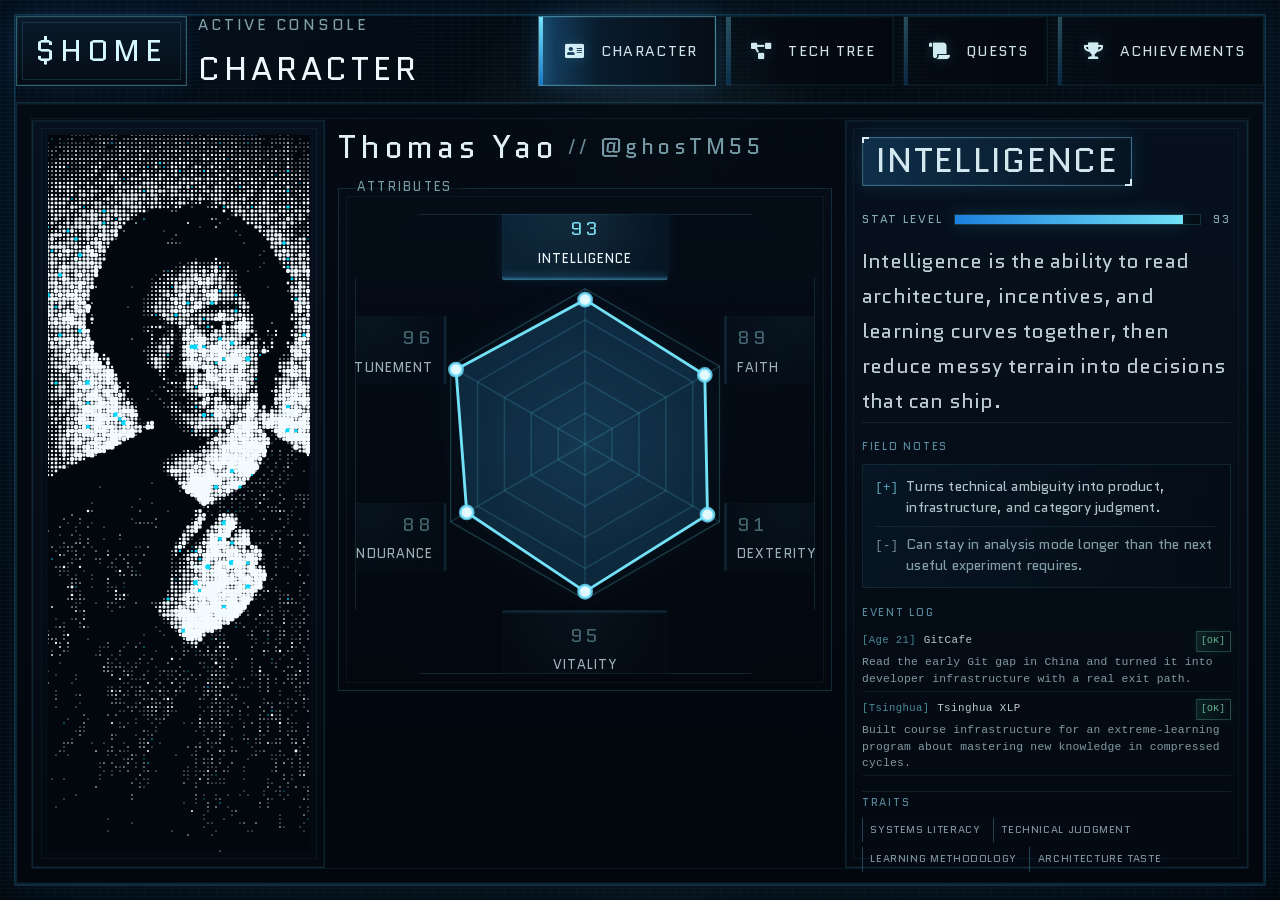
==== commit 31d94817: "feat: polish quest navigation and optimize site internals Add Tech Tree hover feedback, move RealNPC" ====
--- a/character/index.html
+++ b/character/index.html
@@ -7,7 +7,7 @@
 	<meta name="description" content="An RPG-style character console for Thomas Yao, mapping attributes, origin systems, quests, and achievements." />
 	<link rel="icon" type="image/x-icon" href="../assets/favicon.ico" />
 	<link rel="stylesheet" href="../assets/css/fontawesome-all.min.css" />
-	<link rel="stylesheet" href="../assets/css/main.css?v=fe795a3070be" />
+	<link rel="stylesheet" href="../assets/css/main.css?v=b22fc17de69c" />
 </head>
 <body class="page-character is-preload">
 	<div id="wrapper">
@@ -36,7 +36,7 @@
 						</div>
 					</article>
 					<article class="slide-panel" data-slide="quests">
-						<div class="slide-shell slide-shell--build">
+						<div class="slide-shell slide-shell--build" data-scroll-lock-allow>
 							<div id="quest-lanes" class="quest-lanes"></div>
 							<div id="quest-network" class="build-network"></div>
 							<div id="quest-detail" class="build-detail"></div>
@@ -51,6 +51,6 @@
 			</div>
 		</main>
 	</div>
-	<script type="module" src="../assets/js/character-site.js?v=fe795a3070be"></script>
+	<script type="module" src="../assets/js/character-site.js?v=b22fc17de69c"></script>
 </body>
 </html>
--- a/assets/css/main.css
+++ b/assets/css/main.css
@@ -102,33 +102,6 @@
 }
 
 
-@keyframes wrapper {
-	from { opacity: 0; }
-	to { opacity: 1; }
-}
-
-@keyframes header-rise {
-	from {
-		transform: translate3d(0, 1.25rem, 0);
-		opacity: 0;
-	}
-	to {
-		transform: translate3d(0, 0, 0);
-		opacity: 1;
-	}
-}
-
-@keyframes nav-icons {
-	from {
-		transform: translate3d(0, 0.9rem, 0);
-		opacity: 0;
-	}
-	to {
-		transform: translate3d(0, 0, 0);
-		opacity: 1;
-	}
-}
-
 #wrapper {
 	min-height: 100vh;
 	opacity: 1;
@@ -153,17 +126,6 @@
 	opacity: 0;
 }
 
-.page-character [data-section] {
-	position: relative;
-	overflow: clip;
-	border: 1px solid rgba(112, 233, 255, 0.16);
-	border-radius: 1.6rem;
-	background:
-		linear-gradient(180deg, rgba(5, 13, 25, 0.82), rgba(3, 8, 18, 0.96));
-	box-shadow:
-		0 0 0 1px rgba(0, 229, 255, 0.04) inset,
-		0 1.8rem 3.6rem rgba(0, 0, 0, 0.32);
-}
 
 
 /* Slide character console overrides */
@@ -274,11 +236,7 @@
 		0 0 2rem rgba(81, 212, 255, 0.22);
 }
 
-.page-character .slide-tab {
-}
-
-.page-character .slide-tab strong {
-}
+
 
 .page-character .slide-screen {
 	position: relative;
@@ -314,8 +272,6 @@
 	place-items: start center;
 }
 
-.page-character .character-detail {
-}
 
 
 .page-character .character-readout__panel,
@@ -336,8 +292,6 @@
 	letter-spacing: 0.05em;
 }
 
-.page-character .character-radar__graph {
-}
 
 .page-character .character-radar__grid {
 	position: absolute;
@@ -345,16 +299,10 @@
 }
 
 
-.page-character .character-detail__interpretation {
-}
-
-
-.page-character .slide-shell--origin {
-}
-
-
-.page-character .slide-shell--signal {
-}
+
+
+
+
 
 .page-character .slide-shell--signal {
 	height: 100%;
@@ -799,8 +747,6 @@
 	grid-column: 9 / span 3;
 }
 
-.page-character .build-detail {
-}
 
 
 @media screen and (max-width: 736px) {
@@ -811,7 +757,6 @@
 
 	.page-character .slide-nav {
 		flex-direction: column;
-		align-items: stretch;
 	}
 
 	.page-character .slide-shell--origin,
@@ -933,11 +878,7 @@
 	color: rgba(204, 247, 255, 0.63);
 }
 
-.page-character .slide-indicator strong {
-}
-
-.page-character .slide-tabs {
-}
+
 
 .page-character .slide-tab,
 .page-character .build-network__node {
@@ -950,15 +891,11 @@
 		0 0 20px rgba(33, 131, 209, 0.08);
 }
 
-.page-character .slide-tab {
-}
 
 .page-character .slide-tab span {
 	display: none;
 }
 
-.page-character .slide-screen {
-}
 
 .page-character .slide-panel {
 	transform: translate3d(1rem, 0, 0);
@@ -1023,9 +960,6 @@
 
 
 @media screen and (max-width: 736px) {
-	.page-character .slide-nav {
-		gap: 0.8rem;
-	}
 
 	.page-character .slide-titlebar {
 		min-width: 0;
@@ -1085,13 +1019,6 @@
 	grid-template-columns: repeat(5, minmax(0, 1fr));
 }
 
-.page-character .slide-tabs::before {
-	content: "";
-	position: absolute;
-	inset: 0.35rem;
-	border: 1px solid rgba(119, 229, 255, 0.08);
-	pointer-events: none;
-}
 
 .page-character .slide-tab {
 	align-content: center;
@@ -1109,8 +1036,6 @@
 	color: rgba(229, 250, 255, 0.9);
 }
 
-.page-character .slide-tab.is-active {
-}
 
 .page-character .slide-screen {
 	padding-top: 1.1rem;
@@ -1327,7 +1252,19 @@
 		0 0.7rem 1.2rem rgba(0, 0, 0, 0.18);
 	clip-path: polygon(0.72rem 0, 100% 0, 100% calc(100% - 0.72rem), calc(100% - 0.72rem) 100%, 0 100%, 0 0.72rem);
 	cursor: pointer;
-	transition: border-color 160ms ease, background 160ms ease, box-shadow 160ms ease, transform 160ms ease;
+	transition: border-color 160ms ease, background 160ms ease, box-shadow 160ms ease, transform 160ms ease, filter 160ms ease;
+}
+
+@media (hover: hover) and (pointer: fine) {
+	.page-character .origin-tech-node:hover {
+		filter: brightness(1.18);
+	}
+}
+
+.page-character .origin-tech-node:focus-visible {
+	filter: brightness(1.18);
+	outline: 2px solid rgba(190, 247, 255, 0.8);
+	outline-offset: -4px;
 }
 
 .page-character .origin-tech-layer:nth-child(1) .origin-tech-node {
@@ -2285,8 +2222,6 @@
 }
 
 @media screen and (max-width: 736px) {
-	.page-character .slide-titlebar {
-	}
 
 	.page-character .slide-tabs {
 		grid-template-columns: repeat(2, minmax(0, 1fr));
@@ -2344,9 +2279,6 @@
 	box-shadow: none;
 }
 
-.page-character .slide-tabs::before {
-	display: none;
-}
 
 .page-character .slide-tab {
 	position: relative;
@@ -2542,6 +2474,8 @@
 	position: relative;
 	grid-template-columns: minmax(10.5rem, 0.36fr) minmax(14rem, 0.58fr) minmax(26rem, 1.16fr);
 	grid-template-areas: "lanes network detail";
+	overflow-y: auto;
+	overscroll-behavior: contain;
 }
 
 .page-character .quest-path-overlay {
@@ -2794,6 +2728,8 @@
 
 .page-character .build-network__status--founded,
 .page-character .build-detail__status--founded,
+.page-character .build-network__status--building,
+.page-character .build-detail__status--building,
 .page-character .build-network__status--co-founded,
 .page-character .build-detail__status--co-founded {
 	border-color: rgba(110, 215, 255, 0.42);
@@ -2874,6 +2810,141 @@
 	line-height: 1.06;
 }
 
+.page-character .build-detail__footer {
+	padding-top: 0.35rem;
+}
+
+.page-character .build-detail__website {
+	--website-cut: 0.65rem;
+	position: relative;
+	justify-self: start;
+	display: inline-grid;
+	grid-template-columns: minmax(0, 1fr) auto;
+	align-items: center;
+	gap: 1.5rem;
+	width: min(100%, 22rem);
+	min-height: 4.25rem;
+	padding: 0.75rem 0.9rem 0.75rem 1.1rem;
+	overflow: hidden;
+	clip-path: polygon(0 0, calc(100% - var(--website-cut)) 0, 100% var(--website-cut), 100% 100%, var(--website-cut) 100%, 0 calc(100% - var(--website-cut)));
+	background: oklch(70% 0.08 170 / 0.58);
+	color: oklch(91% 0.06 165);
+	text-decoration: none;
+	transition: background-color 180ms ease;
+}
+
+.page-character .build-detail__website::before,
+.page-character .build-detail__website::after {
+	content: "";
+	position: absolute;
+	pointer-events: none;
+}
+
+.page-character .build-detail__website::before {
+	inset: 1px;
+	clip-path: inherit;
+	background: linear-gradient(110deg, oklch(22% 0.035 200), oklch(17% 0.025 200));
+}
+
+.page-character .build-detail__website::after {
+	inset: 0;
+	opacity: 0;
+	background: linear-gradient(110deg, transparent 25%, rgba(147, 255, 220, 0.16) 50%, transparent 75%);
+	transform: translateX(-100%);
+}
+
+.page-character .build-detail__website-copy,
+.page-character .build-detail__website-icon {
+	position: relative;
+	z-index: 1;
+}
+
+.page-character .build-detail__website-copy {
+	display: grid;
+	gap: 0.2rem;
+	min-width: 0;
+}
+
+.page-character .build-detail__website-label {
+	font-size: 0.86rem;
+	font-weight: 700;
+	line-height: 1.4;
+	letter-spacing: 0.06em;
+	text-transform: uppercase;
+}
+
+.page-character .build-detail__website-domain {
+	color: rgba(180, 228, 213, 0.64);
+	font-size: 0.68rem;
+	line-height: 1.35;
+	letter-spacing: 0.09em;
+}
+
+.page-character .build-detail__website-icon {
+	display: grid;
+	place-items: center;
+	width: 2.3rem;
+	height: 2.3rem;
+	border: 1px solid rgba(147, 255, 220, 0.24);
+	background: rgba(147, 255, 220, 0.06);
+	transition: background-color 180ms ease, border-color 180ms ease;
+}
+
+.page-character .build-detail__website-arrow {
+	font-size: 1.5rem;
+	line-height: 1;
+	transition: transform 220ms cubic-bezier(0.16, 1, 0.3, 1);
+}
+
+@media (hover: hover) and (pointer: fine) {
+	.page-character .build-detail__website:hover {
+		background: oklch(88% 0.1 165);
+	}
+
+	.page-character .build-detail__website:hover::after {
+		animation: quest-website-sweep 650ms cubic-bezier(0.16, 1, 0.3, 1) both;
+	}
+
+	.page-character .build-detail__website:hover .build-detail__website-icon {
+		border-color: rgba(147, 255, 220, 0.7);
+		background: rgba(147, 255, 220, 0.14);
+	}
+
+	.page-character .build-detail__website:hover .build-detail__website-arrow {
+		transform: translate(3px, -3px);
+	}
+}
+
+.page-character .build-detail__website:focus-visible {
+	outline: none;
+	background: oklch(93% 0.065 165);
+}
+
+.page-character .build-detail__website:focus-visible::before {
+	box-shadow: inset 0 0 0 2px rgba(193, 255, 234, 0.9);
+}
+
+.page-character .build-detail__website:active .build-detail__website-arrow {
+	transform: translate(1px, -1px);
+}
+
+@keyframes quest-website-sweep {
+	0% { opacity: 0; transform: translateX(-100%); }
+	20% { opacity: 1; }
+	100% { opacity: 0; transform: translateX(100%); }
+}
+
+@media (prefers-reduced-motion: reduce) {
+	.page-character .build-detail__website::after {
+		animation: none !important;
+	}
+
+	.page-character .build-detail__website-arrow {
+		transition: none;
+		transform: none !important;
+	}
+}
+
 .page-character .build-detail__icon {
 	position: relative;
 	width: 100%;
@@ -3006,6 +3077,7 @@
 @media screen and (max-width: 980px) {
 	.page-character .slide-shell--build {
 		grid-template-columns: 1fr;
+		grid-template-rows: repeat(3, max-content);
 		grid-template-areas:
 			"lanes"
 			"network"
